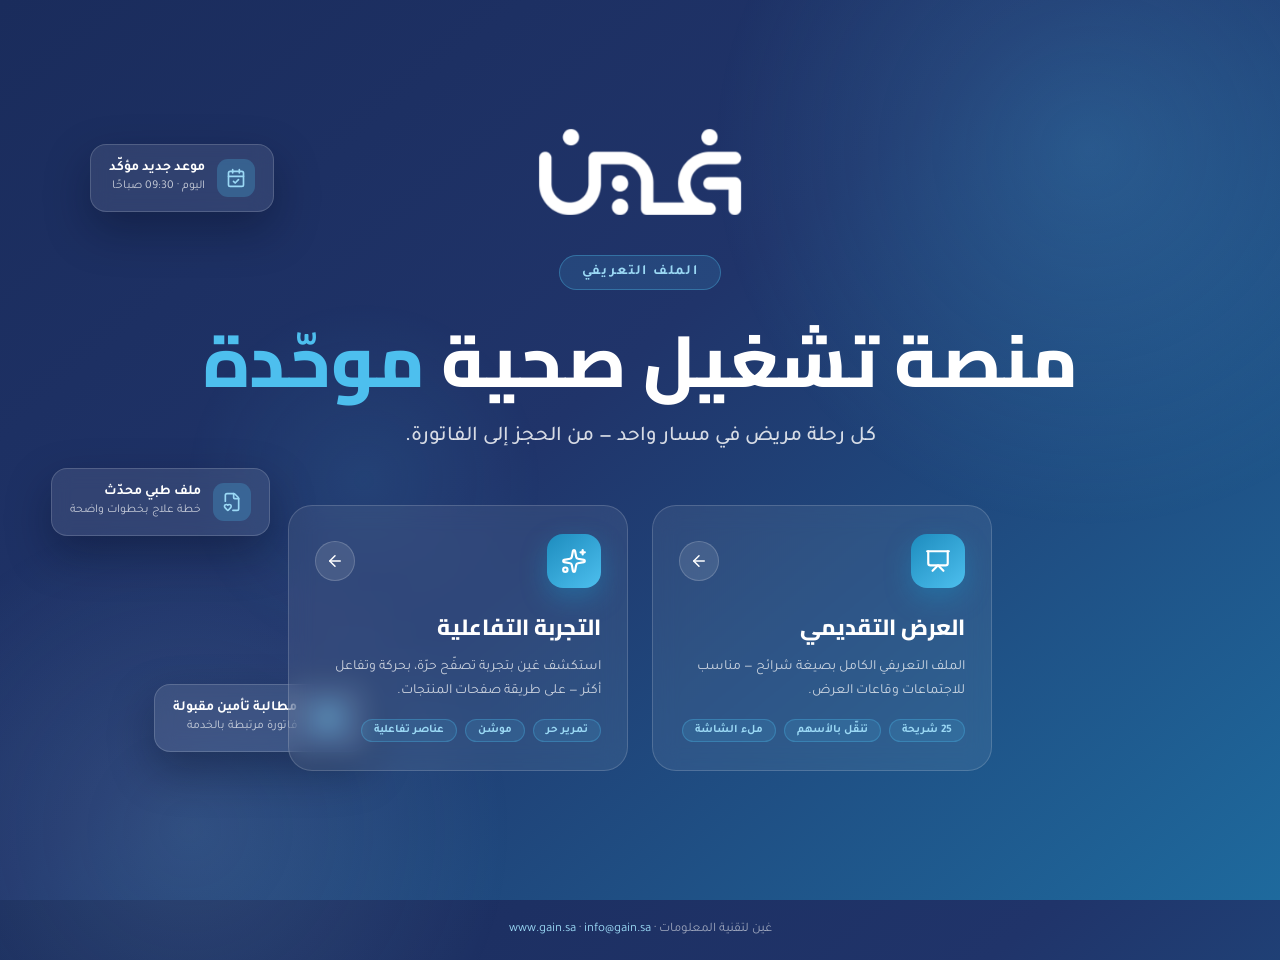
==== index.html @ 856535fb "Gain company profile: landing, slide deck with PDF export, scroll-driven interactive experience Co-A" ====
<!DOCTYPE html>
<html lang="ar" dir="rtl">
<head>
<meta charset="utf-8">
<title>غين — منصة تشغيل صحية موحّدة</title>
<meta name="viewport" content="width=device-width, initial-scale=1">
<link href="assets/fonts.css" rel="stylesheet">
<script src="assets/lucide.min.js"></script>
<style>
  :root {
    --navy-deep: #1a2c5c;
    --navy: #20346a;
    --sky: #1d8cbe;
    --sky-light: #4dbfee;
    --sky-pale: #9bd9f5;
    --bg-dark: #0b1430;
  }
  * { box-sizing: border-box; margin: 0; padding: 0; }
  html, body { height: 100%; }
  body {
    font-family: 'Tajawal', system-ui, sans-serif;
    background: linear-gradient(140deg, var(--navy-deep) 0%, var(--navy) 45%, var(--sky) 135%);
    color: #fff;
    min-height: 100vh;
    overflow-x: hidden;
    position: relative;
  }

  /* ---- animated background ---- */
  .orb { position: fixed; border-radius: 50%; pointer-events: none; z-index: 0; }
  .orb-1 { width: 820px; height: 820px; top: -260px; right: -220px; background: radial-gradient(circle, rgba(77,191,238,.22), rgba(77,191,238,0) 65%); animation: drift1 14s ease-in-out infinite alternate; }
  .orb-2 { width: 700px; height: 700px; bottom: -280px; left: -160px; background: radial-gradient(circle, rgba(155,217,245,.14), rgba(155,217,245,0) 65%); animation: drift2 18s ease-in-out infinite alternate; }
  .orb-3 { width: 420px; height: 420px; top: 30%; left: 12%; background: radial-gradient(circle, rgba(77,191,238,.10), rgba(77,191,238,0) 60%); animation: drift1 22s ease-in-out infinite alternate-reverse; }
  @keyframes drift1 { from { transform: translate(0,0) scale(1); } to { transform: translate(-60px, 50px) scale(1.08); } }
  @keyframes drift2 { from { transform: translate(0,0) scale(1); } to { transform: translate(70px, -40px) scale(1.05); } }

  /* floating mini cards */
  .chip {
    position: fixed; z-index: 1; pointer-events: none;
    background: rgba(255,255,255,.09); backdrop-filter: blur(10px);
    border: 1px solid rgba(255,255,255,.16); border-radius: 16px;
    padding: 14px 18px; display: flex; align-items: center; gap: 12px;
    box-shadow: 0 18px 44px rgba(6,12,32,.35);
    animation: floaty 6s ease-in-out infinite;
  }
  .chip .ic { width: 38px; height: 38px; border-radius: 11px; background: rgba(77,191,238,.25); display: grid; place-items: center; }
  .chip .ic svg { width: 20px; height: 20px; stroke: var(--sky-pale); }
  .chip b { display: block; font-size: 14px; font-weight: 700; }
  .chip span { font-size: 12px; opacity: .72; }
  .chip-1 { top: 16%; left: 7%; animation-delay: 0s; }
  .chip-2 { top: 52%; left: 4%; animation-delay: 1.6s; }
  .chip-3 { top: 76%; left: 12%; animation-delay: 3.1s; }
  @keyframes floaty { 0%,100% { transform: translateY(0); } 50% { transform: translateY(-16px); } }

  /* ---- content ---- */
  main {
    position: relative; z-index: 2;
    min-height: 100vh;
    display: flex; flex-direction: column; align-items: center; justify-content: center;
    padding: 48px 24px; text-align: center;
  }
  .logo { height: 86px; width: auto; margin-bottom: 40px; opacity: 0; animation: rise .9s cubic-bezier(.2,.7,.2,1) .1s forwards; }
  .badge {
    display: inline-block; font-size: 14px; font-weight: 700; letter-spacing: .12em;
    color: var(--sky-pale); background: rgba(77,191,238,.14);
    border: 1px solid rgba(77,191,238,.35); border-radius: 999px; padding: 8px 22px;
    margin-bottom: 26px; opacity: 0; animation: rise .9s cubic-bezier(.2,.7,.2,1) .25s forwards;
  }
  h1 {
    font-family: 'Cairo', sans-serif; font-weight: 800;
    font-size: clamp(38px, 6vw, 72px); line-height: 1.25;
    opacity: 0; animation: rise .9s cubic-bezier(.2,.7,.2,1) .4s forwards;
  }
  h1 em { font-style: normal; color: var(--sky-light); }
  .sub {
    font-size: clamp(16px, 2.2vw, 21px); font-weight: 500; opacity: 0; color: rgba(255,255,255,.82);
    margin-top: 18px; animation: rise .9s cubic-bezier(.2,.7,.2,1) .55s forwards;
  }
  @keyframes rise { from { opacity: 0; transform: translateY(26px); } to { opacity: 1; transform: translateY(0); } }

  /* ---- the two doors ---- */
  .doors {
    display: flex; gap: 24px; flex-wrap: wrap; justify-content: center;
    margin-top: 56px;
  }
  .door {
    --glow: rgba(77,191,238,.0);
    position: relative; width: 340px; max-width: 88vw; text-align: right;
    background: rgba(255,255,255,.07); backdrop-filter: blur(12px);
    border: 1px solid rgba(255,255,255,.16); border-radius: 24px;
    padding: 28px 26px; color: #fff; text-decoration: none;
    transition: transform .35s cubic-bezier(.2,.7,.2,1), border-color .35s, background .35s, box-shadow .35s;
    opacity: 0; animation: rise .9s cubic-bezier(.2,.7,.2,1) forwards;
    overflow: hidden;
  }
  .door:nth-child(1) { animation-delay: .7s; }
  .door:nth-child(2) { animation-delay: .85s; }
  .door::after {
    content: ''; position: absolute; inset: 0; border-radius: 24px;
    background: radial-gradient(420px circle at var(--mx, 50%) var(--my, 50%), rgba(77,191,238,.16), transparent 65%);
    opacity: 0; transition: opacity .35s; pointer-events: none;
  }
  .door:hover { transform: translateY(-8px); border-color: rgba(77,191,238,.55); background: rgba(255,255,255,.10); box-shadow: 0 26px 60px rgba(6,12,32,.45); }
  .door:hover::after { opacity: 1; }
  .door .top { display: flex; align-items: center; justify-content: space-between; margin-bottom: 18px; }
  .door .icbox { width: 54px; height: 54px; border-radius: 16px; display: grid; place-items: center; background: linear-gradient(140deg, var(--sky) 0%, var(--sky-light) 100%); box-shadow: 0 10px 26px rgba(29,140,190,.45); }
  .door .icbox svg { width: 26px; height: 26px; stroke: #fff; }
  .door .arrow { width: 40px; height: 40px; border-radius: 50%; display: grid; place-items: center; background: rgba(255,255,255,.10); border: 1px solid rgba(255,255,255,.18); transition: transform .35s, background .35s; }
  .door .arrow svg { width: 18px; height: 18px; stroke: #fff; }
  .door:hover .arrow { transform: translateX(-6px); background: rgba(77,191,238,.35); }
  .door h2 { font-family: 'Cairo', sans-serif; font-size: 22px; font-weight: 800; margin-bottom: 8px; }
  .door p { font-size: 14px; line-height: 1.7; color: rgba(255,255,255,.75); margin-bottom: 16px; }
  .door .meta { display: flex; gap: 8px; flex-wrap: wrap; }
  .door .tag { font-size: 11.5px; font-weight: 700; color: var(--sky-pale); background: rgba(77,191,238,.13); border: 1px solid rgba(77,191,238,.3); border-radius: 999px; padding: 4px 12px; }

  footer {
    position: relative; z-index: 2; text-align: center; padding: 22px;
    font-size: 13px; color: rgba(255,255,255,.55);
  }
  footer a { color: var(--sky-pale); text-decoration: none; }

  @media (max-width: 860px) { .chip { display: none; } }
  @media (prefers-reduced-motion: reduce) {
    *, *::before, *::after { animation-duration: .01ms !important; animation-delay: 0s !important; transition-duration: .01ms !important; }
    .logo, .badge, h1, .sub, .door { opacity: 1; }
  }
</style>
</head>
<body>

<div class="orb orb-1"></div>
<div class="orb orb-2"></div>
<div class="orb orb-3"></div>

<div class="chip chip-1"><div class="ic"><i data-lucide="calendar-check"></i></div><div><b>موعد جديد مؤكّد</b><span>اليوم · 09:30 صباحًا</span></div></div>
<div class="chip chip-2"><div class="ic"><i data-lucide="file-heart"></i></div><div><b>ملف طبي محدّث</b><span>خطة علاج بخطوات واضحة</span></div></div>
<div class="chip chip-3"><div class="ic"><i data-lucide="shield-check"></i></div><div><b>مطالبة تأمين مقبولة</b><span>فاتورة مرتبطة بالخدمة</span></div></div>

<main>
  <img class="logo" src="assets/gain-logo-white.webp" alt="غين">
  <div class="badge">الملف التعريفي</div>
  <h1>منصة تشغيل صحية <em>موحّدة</em></h1>
  <p class="sub">كل رحلة مريض في مسار واحد — من الحجز إلى الفاتورة.</p>

  <div class="doors">
    <a class="door" href="slides.html">
      <div class="top">
        <div class="icbox"><i data-lucide="presentation"></i></div>
        <div class="arrow"><i data-lucide="arrow-left"></i></div>
      </div>
      <h2>العرض التقديمي</h2>
      <p>الملف التعريفي الكامل بصيغة شرائح — مناسب للاجتماعات وقاعات العرض.</p>
      <div class="meta"><span class="tag">25 شريحة</span><span class="tag">تنقّل بالأسهم</span><span class="tag">ملء الشاشة</span></div>
    </a>
    <a class="door" href="interactive.html">
      <div class="top">
        <div class="icbox"><i data-lucide="sparkles"></i></div>
        <div class="arrow"><i data-lucide="arrow-left"></i></div>
      </div>
      <h2>التجربة التفاعلية</h2>
      <p>استكشف غين بتجربة تصفّح حرّة، بحركة وتفاعل أكثر — على طريقة صفحات المنتجات.</p>
      <div class="meta"><span class="tag">تمرير حر</span><span class="tag">موشن</span><span class="tag">عناصر تفاعلية</span></div>
    </a>
  </div>
</main>

<footer>
  غين لتقنية المعلومات · <a href="https://www.gain.sa">www.gain.sa</a> · <a href="mailto:info@gain.sa">info@gain.sa</a>
</footer>

<script>
  lucide.createIcons();
  // spotlight follows cursor inside each door
  document.querySelectorAll('.door').forEach(d => {
    d.addEventListener('pointermove', e => {
      const r = d.getBoundingClientRect();
      d.style.setProperty('--mx', (e.clientX - r.left) + 'px');
      d.style.setProperty('--my', (e.clientY - r.top) + 'px');
    });
  });
</script>
</body>
</html>
---- assets/fonts.css ----
@font-face { font-family: 'Cairo'; font-style: normal; font-weight: 400; font-display: swap; src: url('fonts/cairo-400-arabic.woff2') format('woff2'); unicode-range: U+0600-06FF, U+0750-077F, U+0870-088E, U+0890-0891, U+0897-08E1, U+08E3-08FF, U+200C-200E, U+2010-2011, U+204F, U+2E41, U+FB50-FDFF, U+FE70-FE74, U+FE76-FEFC, U+102E0-102FB, U+10E60-10E7E, U+10EC2-10EC4, U+10EFC-10EFF, U+1EE00-1EE03, U+1EE05-1EE1F, U+1EE21-1EE22, U+1EE24, U+1EE27, U+1EE29-1EE32, U+1EE34-1EE37, U+1EE39, U+1EE3B, U+1EE42, U+1EE47, U+1EE49, U+1EE4B, U+1EE4D-1EE4F, U+1EE51-1EE52, U+1EE54, U+1EE57, U+1EE59, U+1EE5B, U+1EE5D, U+1EE5F, U+1EE61-1EE62, U+1EE64, U+1EE67-1EE6A, U+1EE6C-1EE72, U+1EE74-1EE77, U+1EE79-1EE7C, U+1EE7E, U+1EE80-1EE89, U+1EE8B-1EE9B, U+1EEA1-1EEA3, U+1EEA5-1EEA9, U+1EEAB-1EEBB, U+1EEF0-1EEF1; }
@font-face { font-family: 'Cairo'; font-style: normal; font-weight: 400; font-display: swap; src: url('fonts/cairo-400-latin.woff2') format('woff2'); unicode-range: U+0000-00FF, U+0131, U+0152-0153, U+02BB-02BC, U+02C6, U+02DA, U+02DC, U+0304, U+0308, U+0329, U+2000-206F, U+20AC, U+2122, U+2191, U+2193, U+2212, U+2215, U+FEFF, U+FFFD; }
@font-face { font-family: 'Cairo'; font-style: normal; font-weight: 700; font-display: swap; src: url('fonts/cairo-700-arabic.woff2') format('woff2'); unicode-range: U+0600-06FF, U+0750-077F, U+0870-088E, U+0890-0891, U+0897-08E1, U+08E3-08FF, U+200C-200E, U+2010-2011, U+204F, U+2E41, U+FB50-FDFF, U+FE70-FE74, U+FE76-FEFC, U+102E0-102FB, U+10E60-10E7E, U+10EC2-10EC4, U+10EFC-10EFF, U+1EE00-1EE03, U+1EE05-1EE1F, U+1EE21-1EE22, U+1EE24, U+1EE27, U+1EE29-1EE32, U+1EE34-1EE37, U+1EE39, U+1EE3B, U+1EE42, U+1EE47, U+1EE49, U+1EE4B, U+1EE4D-1EE4F, U+1EE51-1EE52, U+1EE54, U+1EE57, U+1EE59, U+1EE5B, U+1EE5D, U+1EE5F, U+1EE61-1EE62, U+1EE64, U+1EE67-1EE6A, U+1EE6C-1EE72, U+1EE74-1EE77, U+1EE79-1EE7C, U+1EE7E, U+1EE80-1EE89, U+1EE8B-1EE9B, U+1EEA1-1EEA3, U+1EEA5-1EEA9, U+1EEAB-1EEBB, U+1EEF0-1EEF1; }
@font-face { font-family: 'Cairo'; font-style: normal; font-weight: 700; font-display: swap; src: url('fonts/cairo-700-latin.woff2') format('woff2'); unicode-range: U+0000-00FF, U+0131, U+0152-0153, U+02BB-02BC, U+02C6, U+02DA, U+02DC, U+0304, U+0308, U+0329, U+2000-206F, U+20AC, U+2122, U+2191, U+2193, U+2212, U+2215, U+FEFF, U+FFFD; }
@font-face { font-family: 'Cairo'; font-style: normal; font-weight: 800; font-display: swap; src: url('fonts/cairo-800-arabic.woff2') format('woff2'); unicode-range: U+0600-06FF, U+0750-077F, U+0870-088E, U+0890-0891, U+0897-08E1, U+08E3-08FF, U+200C-200E, U+2010-2011, U+204F, U+2E41, U+FB50-FDFF, U+FE70-FE74, U+FE76-FEFC, U+102E0-102FB, U+10E60-10E7E, U+10EC2-10EC4, U+10EFC-10EFF, U+1EE00-1EE03, U+1EE05-1EE1F, U+1EE21-1EE22, U+1EE24, U+1EE27, U+1EE29-1EE32, U+1EE34-1EE37, U+1EE39, U+1EE3B, U+1EE42, U+1EE47, U+1EE49, U+1EE4B, U+1EE4D-1EE4F, U+1EE51-1EE52, U+1EE54, U+1EE57, U+1EE59, U+1EE5B, U+1EE5D, U+1EE5F, U+1EE61-1EE62, U+1EE64, U+1EE67-1EE6A, U+1EE6C-1EE72, U+1EE74-1EE77, U+1EE79-1EE7C, U+1EE7E, U+1EE80-1EE89, U+1EE8B-1EE9B, U+1EEA1-1EEA3, U+1EEA5-1EEA9, U+1EEAB-1EEBB, U+1EEF0-1EEF1; }
@font-face { font-family: 'Cairo'; font-style: normal; font-weight: 800; font-display: swap; src: url('fonts/cairo-800-latin.woff2') format('woff2'); unicode-range: U+0000-00FF, U+0131, U+0152-0153, U+02BB-02BC, U+02C6, U+02DA, U+02DC, U+0304, U+0308, U+0329, U+2000-206F, U+20AC, U+2122, U+2191, U+2193, U+2212, U+2215, U+FEFF, U+FFFD; }
@font-face { font-family: 'Tajawal'; font-style: normal; font-weight: 400; font-display: swap; src: url('fonts/tajawal-400-arabic.woff2') format('woff2'); unicode-range: U+0600-06FF, U+0750-077F, U+0870-088E, U+0890-0891, U+0897-08E1, U+08E3-08FF, U+200C-200E, U+2010-2011, U+204F, U+2E41, U+FB50-FDFF, U+FE70-FE74, U+FE76-FEFC, U+102E0-102FB, U+10E60-10E7E, U+10EC2-10EC4, U+10EFC-10EFF, U+1EE00-1EE03, U+1EE05-1EE1F, U+1EE21-1EE22, U+1EE24, U+1EE27, U+1EE29-1EE32, U+1EE34-1EE37, U+1EE39, U+1EE3B, U+1EE42, U+1EE47, U+1EE49, U+1EE4B, U+1EE4D-1EE4F, U+1EE51-1EE52, U+1EE54, U+1EE57, U+1EE59, U+1EE5B, U+1EE5D, U+1EE5F, U+1EE61-1EE62, U+1EE64, U+1EE67-1EE6A, U+1EE6C-1EE72, U+1EE74-1EE77, U+1EE79-1EE7C, U+1EE7E, U+1EE80-1EE89, U+1EE8B-1EE9B, U+1EEA1-1EEA3, U+1EEA5-1EEA9, U+1EEAB-1EEBB, U+1EEF0-1EEF1; }
@font-face { font-family: 'Tajawal'; font-style: normal; font-weight: 400; font-display: swap; src: url('fonts/tajawal-400-latin.woff2') format('woff2'); unicode-range: U+0000-00FF, U+0131, U+0152-0153, U+02BB-02BC, U+02C6, U+02DA, U+02DC, U+0304, U+0308, U+0329, U+2000-206F, U+20AC, U+2122, U+2191, U+2193, U+2212, U+2215, U+FEFF, U+FFFD; }
@font-face { font-family: 'Tajawal'; font-style: normal; font-weight: 500; font-display: swap; src: url('fonts/tajawal-500-arabic.woff2') format('woff2'); unicode-range: U+0600-06FF, U+0750-077F, U+0870-088E, U+0890-0891, U+0897-08E1, U+08E3-08FF, U+200C-200E, U+2010-2011, U+204F, U+2E41, U+FB50-FDFF, U+FE70-FE74, U+FE76-FEFC, U+102E0-102FB, U+10E60-10E7E, U+10EC2-10EC4, U+10EFC-10EFF, U+1EE00-1EE03, U+1EE05-1EE1F, U+1EE21-1EE22, U+1EE24, U+1EE27, U+1EE29-1EE32, U+1EE34-1EE37, U+1EE39, U+1EE3B, U+1EE42, U+1EE47, U+1EE49, U+1EE4B, U+1EE4D-1EE4F, U+1EE51-1EE52, U+1EE54, U+1EE57, U+1EE59, U+1EE5B, U+1EE5D, U+1EE5F, U+1EE61-1EE62, U+1EE64, U+1EE67-1EE6A, U+1EE6C-1EE72, U+1EE74-1EE77, U+1EE79-1EE7C, U+1EE7E, U+1EE80-1EE89, U+1EE8B-1EE9B, U+1EEA1-1EEA3, U+1EEA5-1EEA9, U+1EEAB-1EEBB, U+1EEF0-1EEF1; }
@font-face { font-family: 'Tajawal'; font-style: normal; font-weight: 500; font-display: swap; src: url('fonts/tajawal-500-latin.woff2') format('woff2'); unicode-range: U+0000-00FF, U+0131, U+0152-0153, U+02BB-02BC, U+02C6, U+02DA, U+02DC, U+0304, U+0308, U+0329, U+2000-206F, U+20AC, U+2122, U+2191, U+2193, U+2212, U+2215, U+FEFF, U+FFFD; }
@font-face { font-family: 'Tajawal'; font-style: normal; font-weight: 700; font-display: swap; src: url('fonts/tajawal-700-arabic.woff2') format('woff2'); unicode-range: U+0600-06FF, U+0750-077F, U+0870-088E, U+0890-0891, U+0897-08E1, U+08E3-08FF, U+200C-200E, U+2010-2011, U+204F, U+2E41, U+FB50-FDFF, U+FE70-FE74, U+FE76-FEFC, U+102E0-102FB, U+10E60-10E7E, U+10EC2-10EC4, U+10EFC-10EFF, U+1EE00-1EE03, U+1EE05-1EE1F, U+1EE21-1EE22, U+1EE24, U+1EE27, U+1EE29-1EE32, U+1EE34-1EE37, U+1EE39, U+1EE3B, U+1EE42, U+1EE47, U+1EE49, U+1EE4B, U+1EE4D-1EE4F, U+1EE51-1EE52, U+1EE54, U+1EE57, U+1EE59, U+1EE5B, U+1EE5D, U+1EE5F, U+1EE61-1EE62, U+1EE64, U+1EE67-1EE6A, U+1EE6C-1EE72, U+1EE74-1EE77, U+1EE79-1EE7C, U+1EE7E, U+1EE80-1EE89, U+1EE8B-1EE9B, U+1EEA1-1EEA3, U+1EEA5-1EEA9, U+1EEAB-1EEBB, U+1EEF0-1EEF1; }
@font-face { font-family: 'Tajawal'; font-style: normal; font-weight: 700; font-display: swap; src: url('fonts/tajawal-700-latin.woff2') format('woff2'); unicode-range: U+0000-00FF, U+0131, U+0152-0153, U+02BB-02BC, U+02C6, U+02DA, U+02DC, U+0304, U+0308, U+0329, U+2000-206F, U+20AC, U+2122, U+2191, U+2193, U+2212, U+2215, U+FEFF, U+FFFD; }
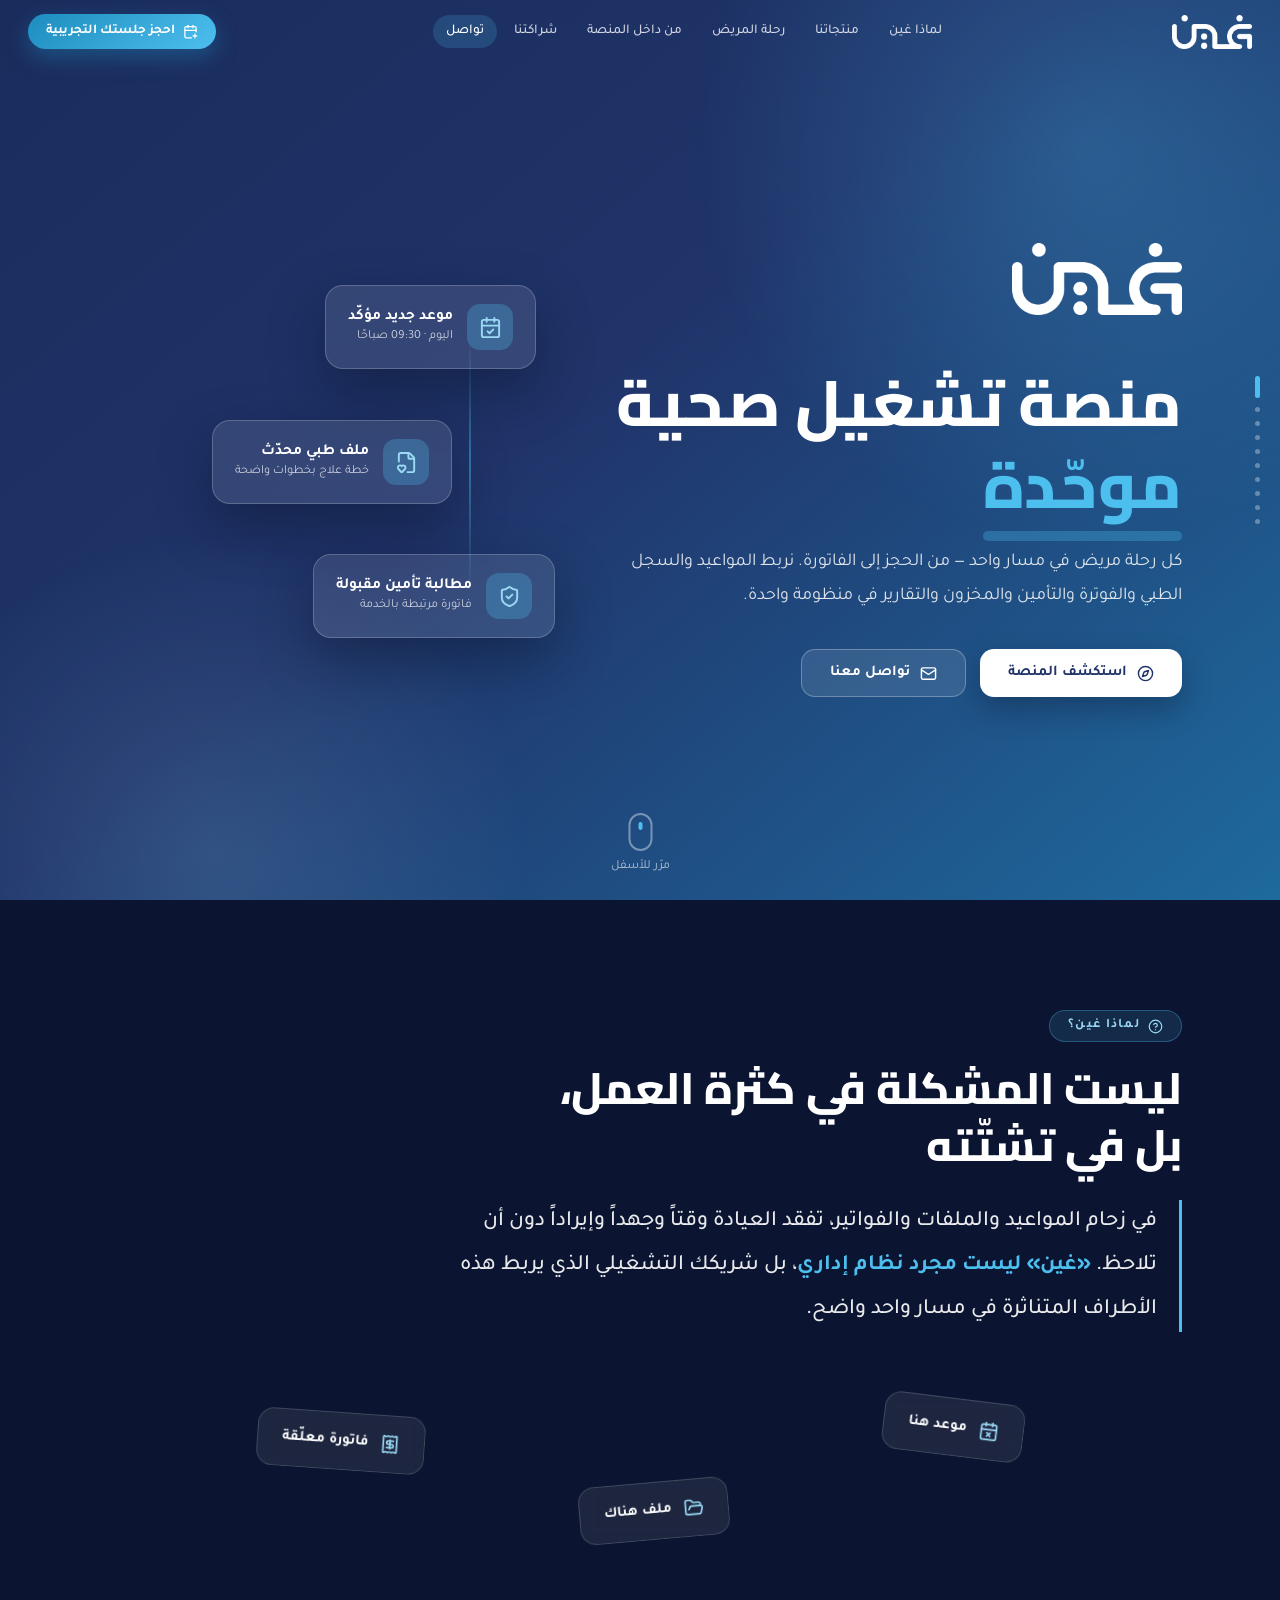
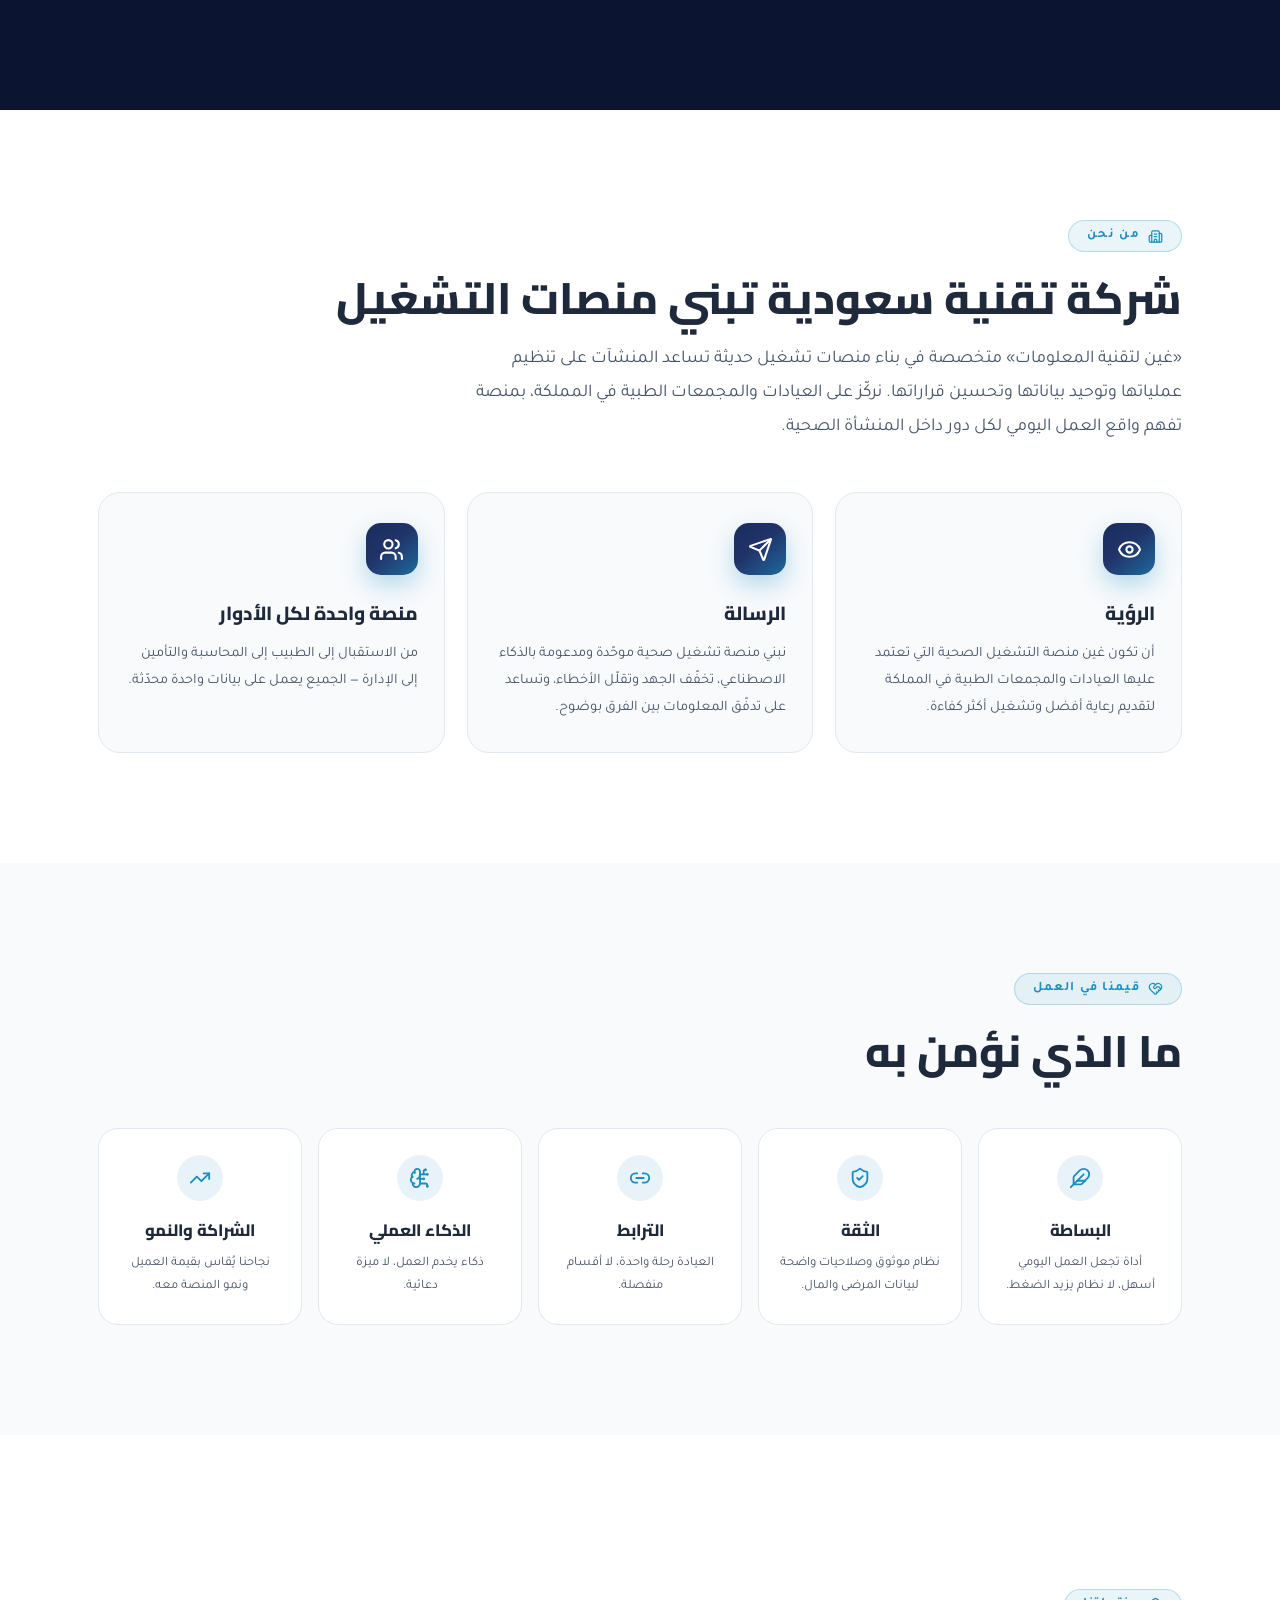
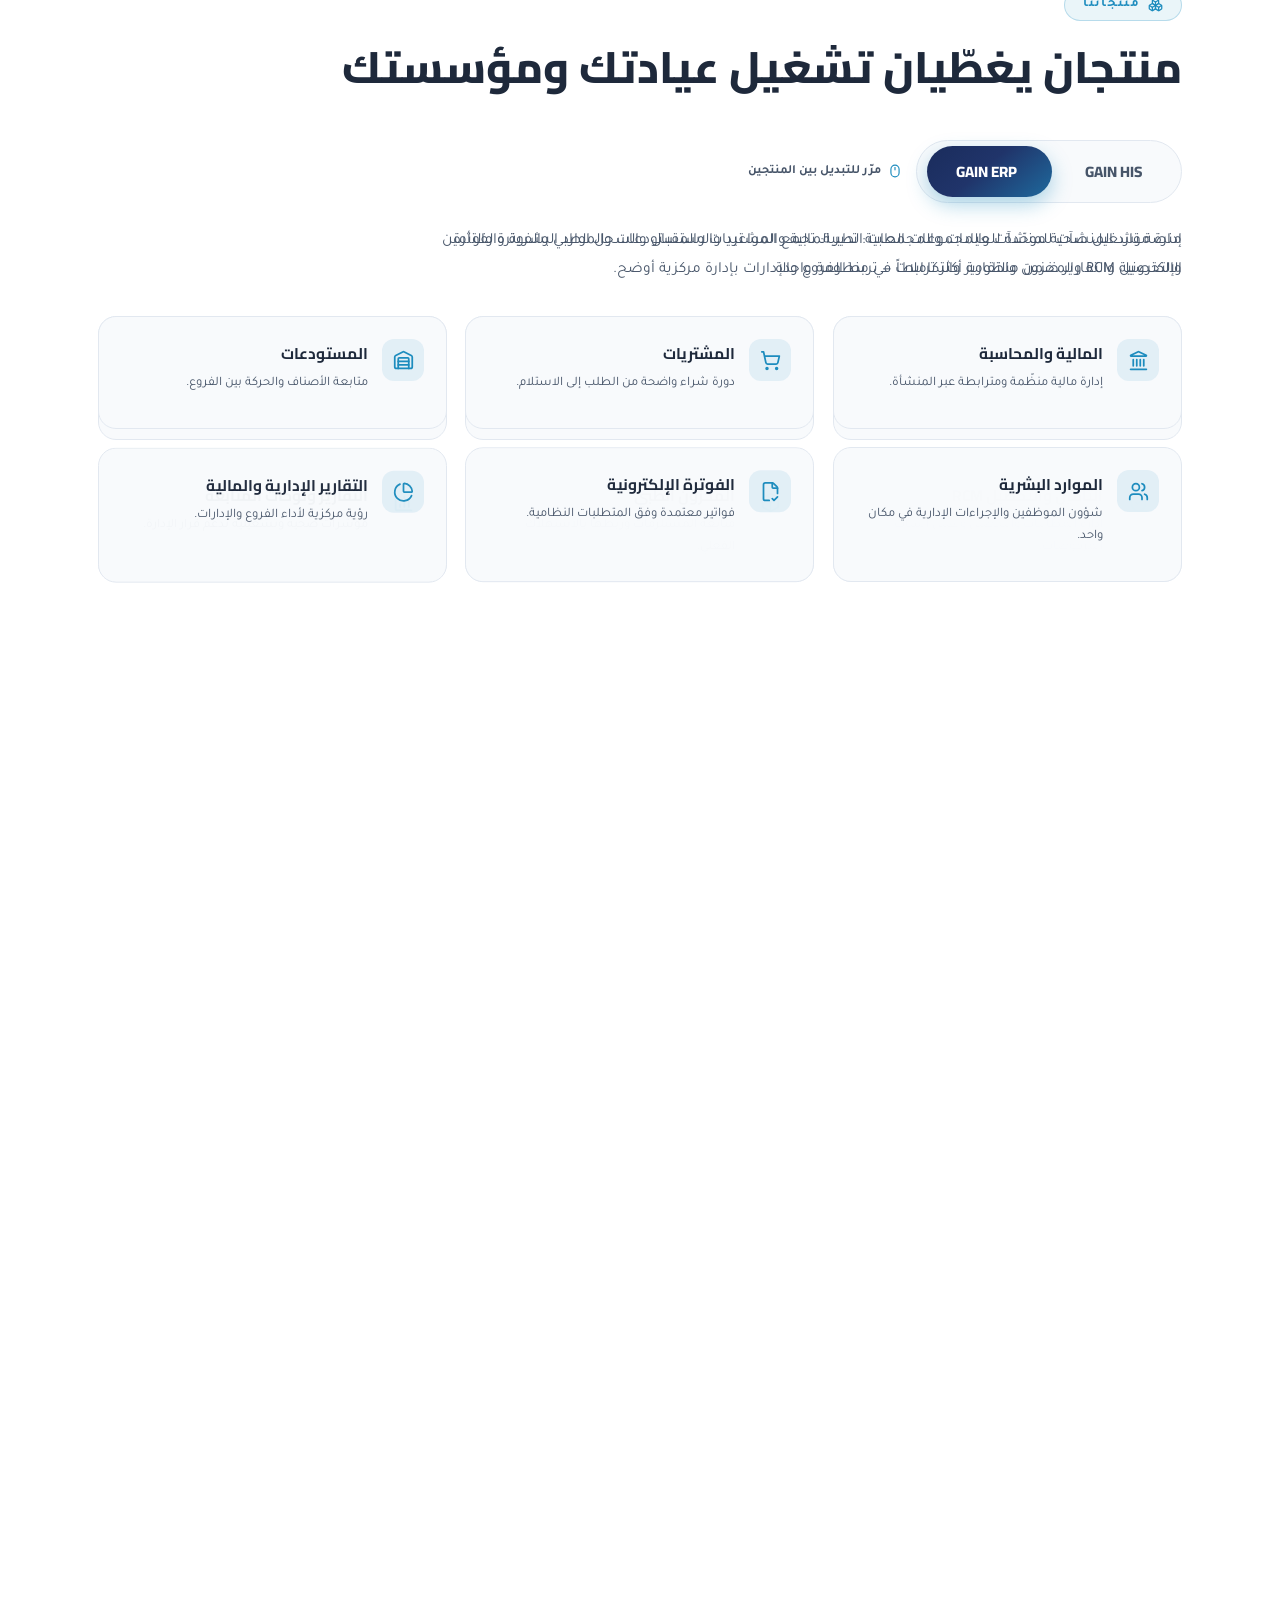
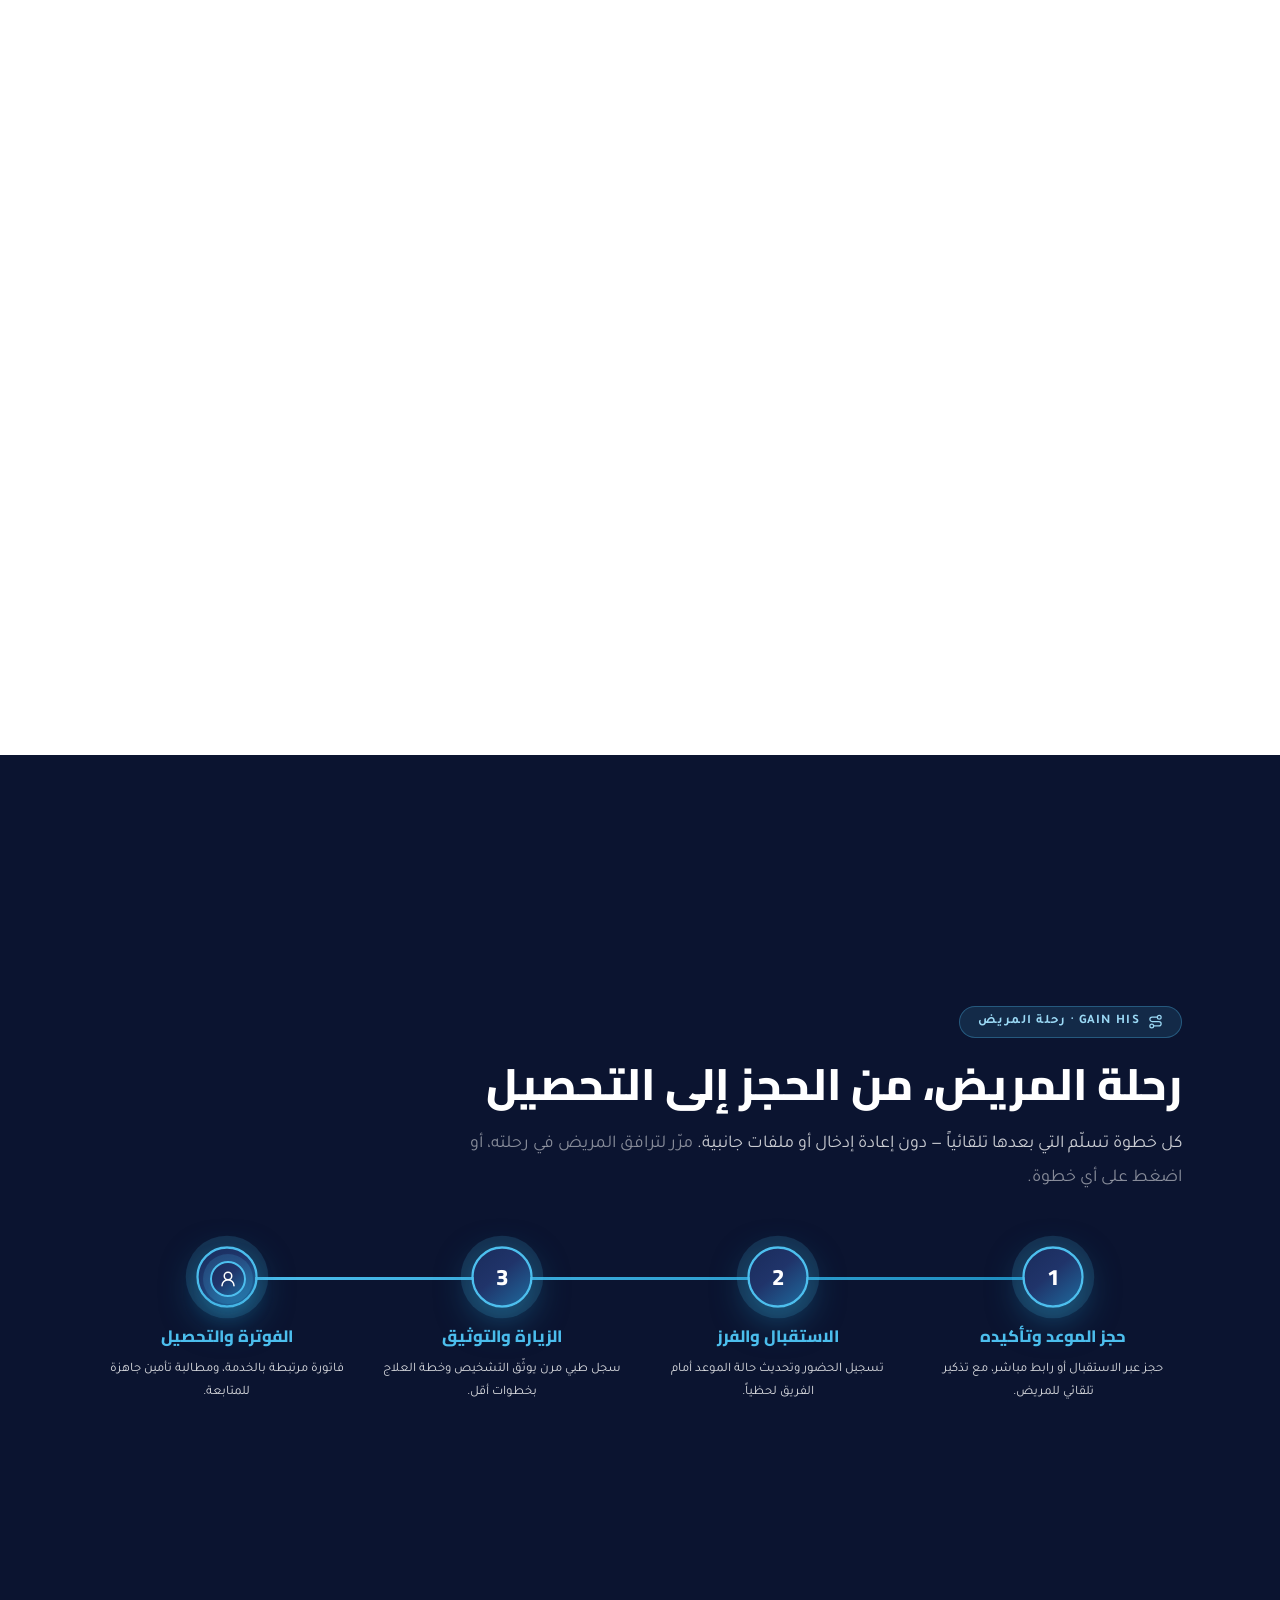
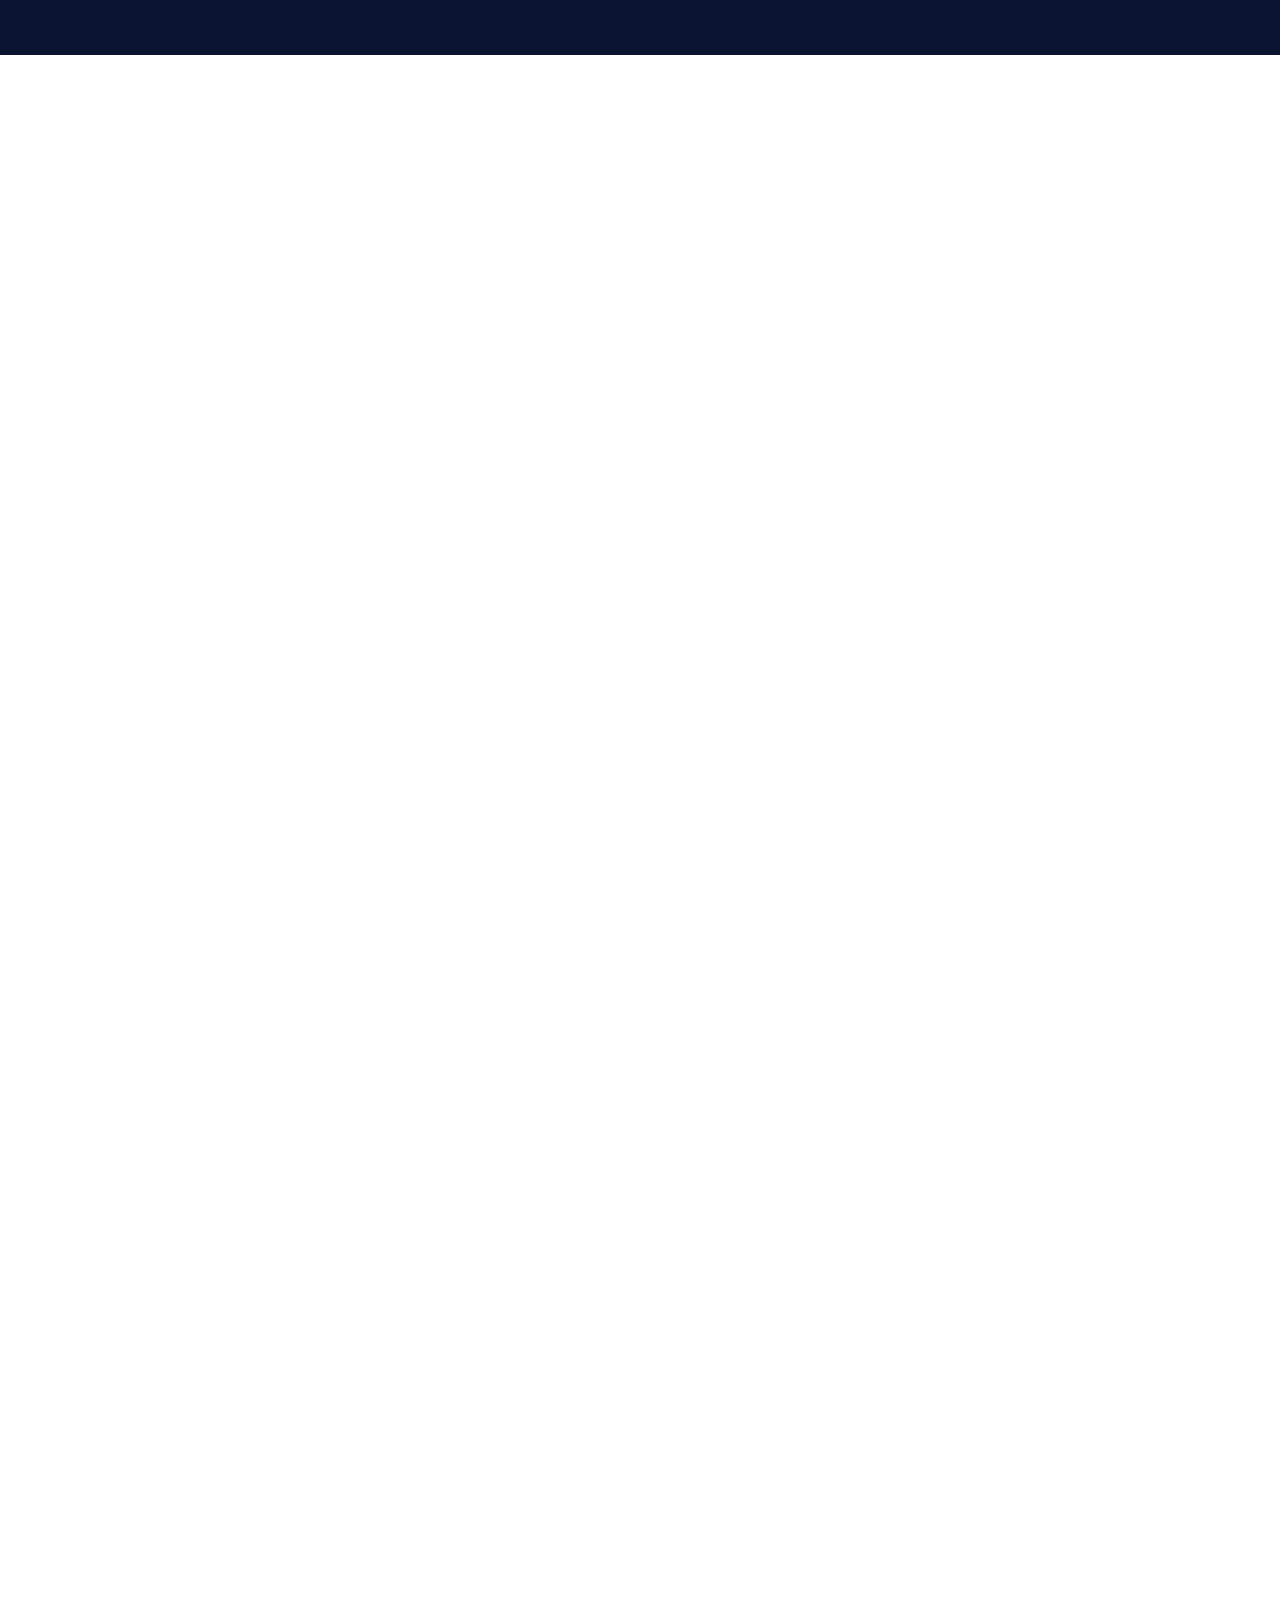
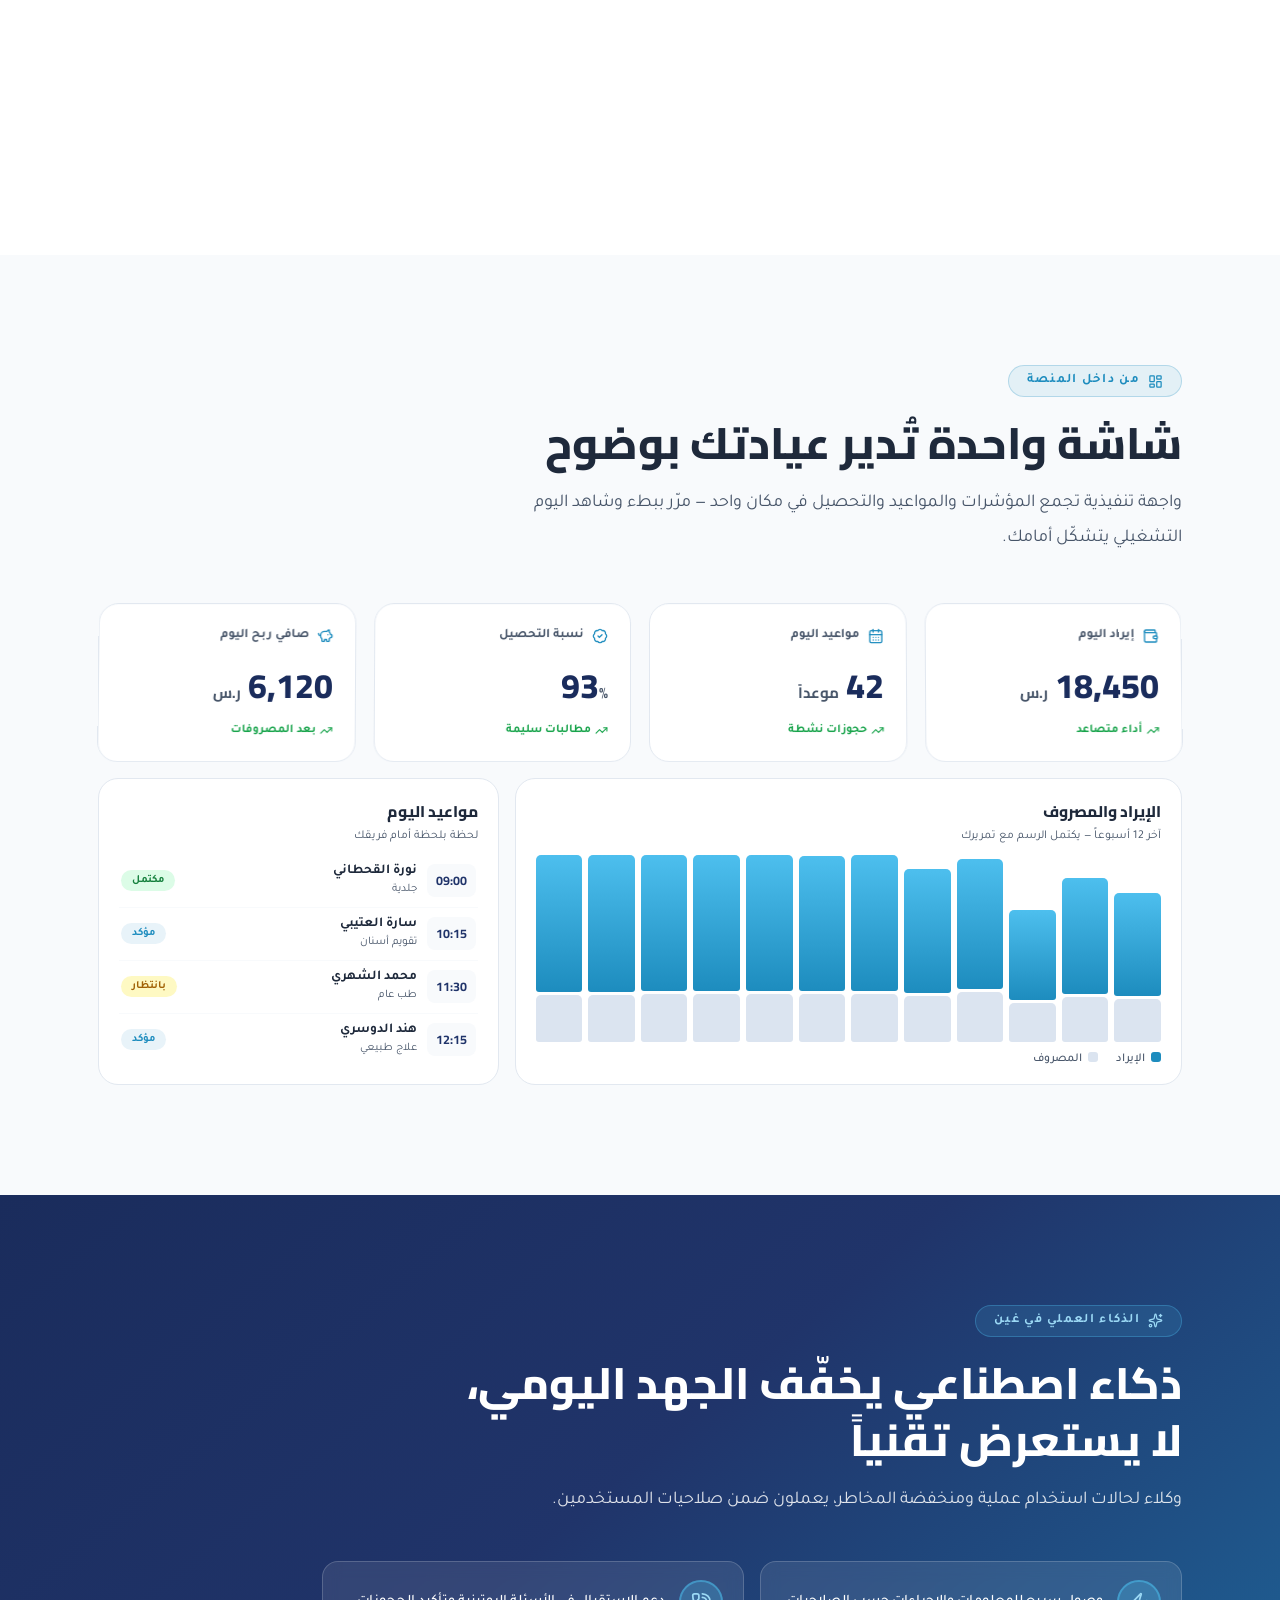
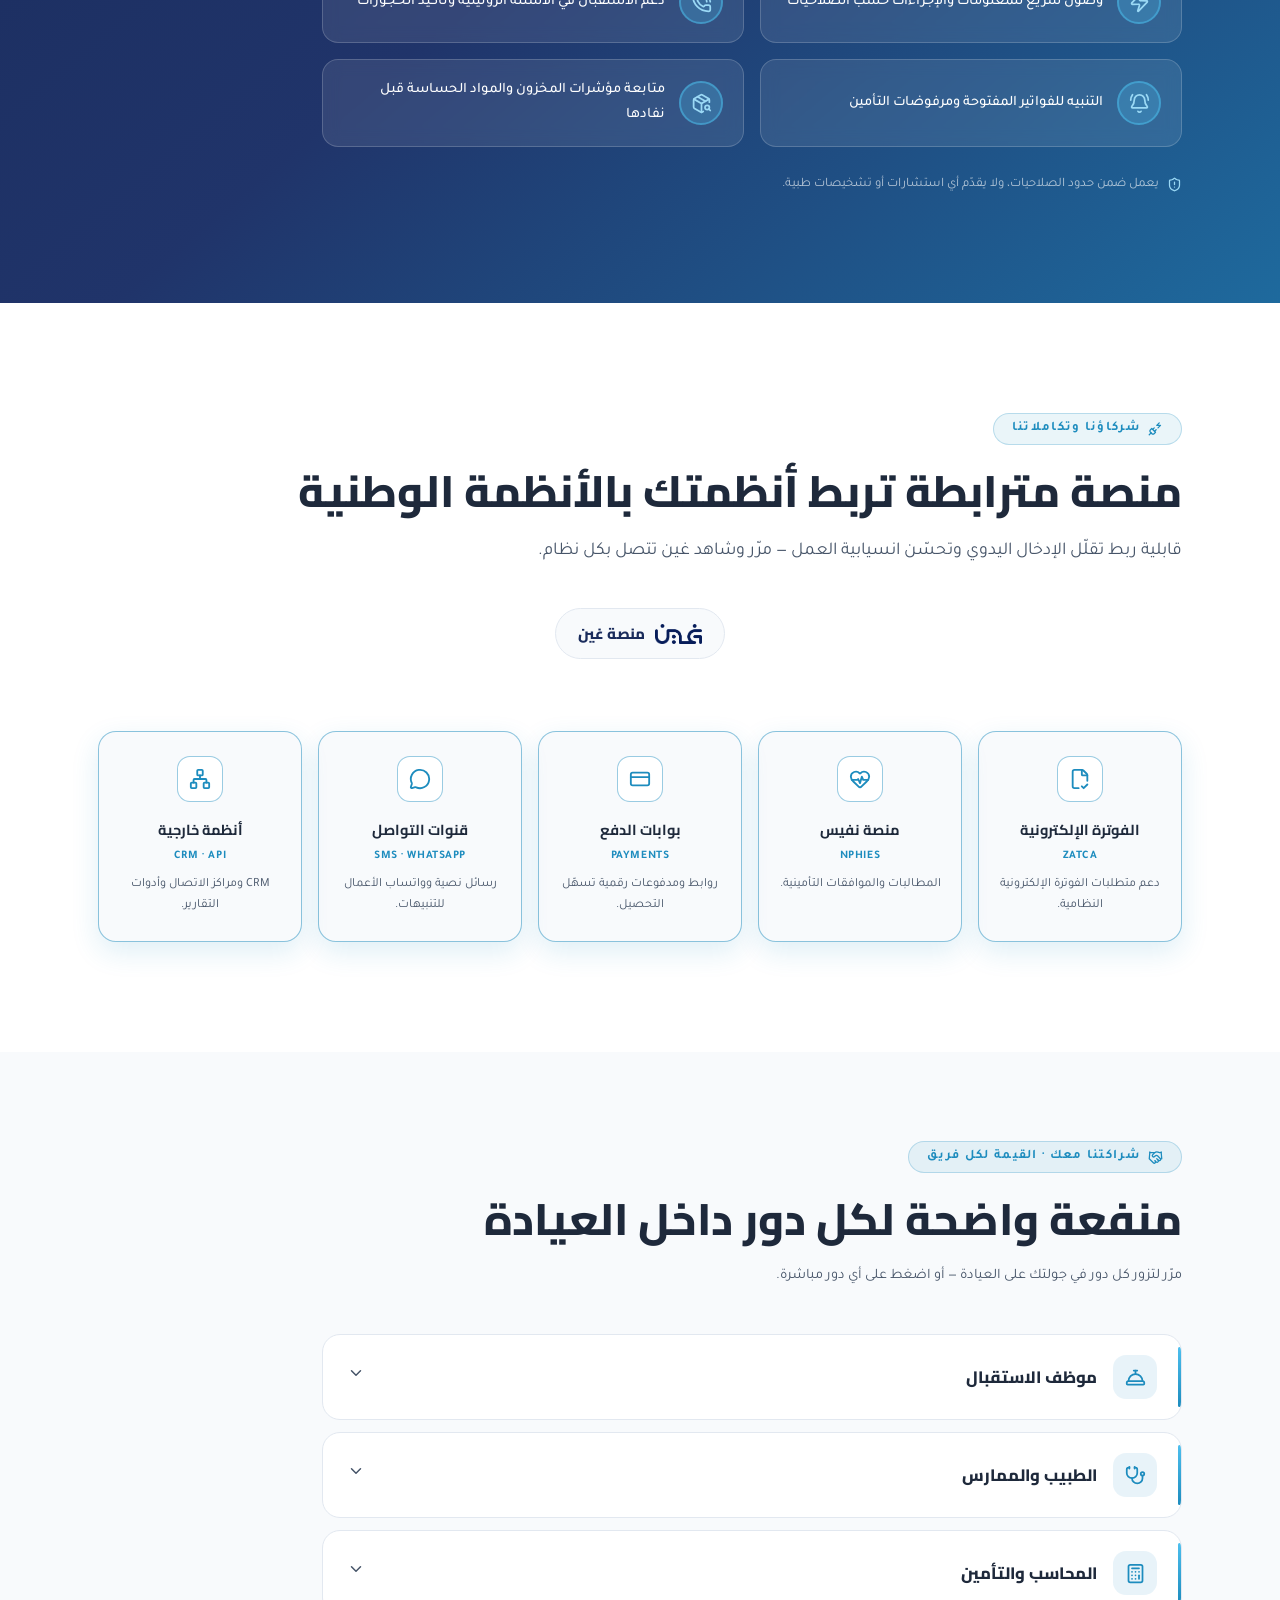
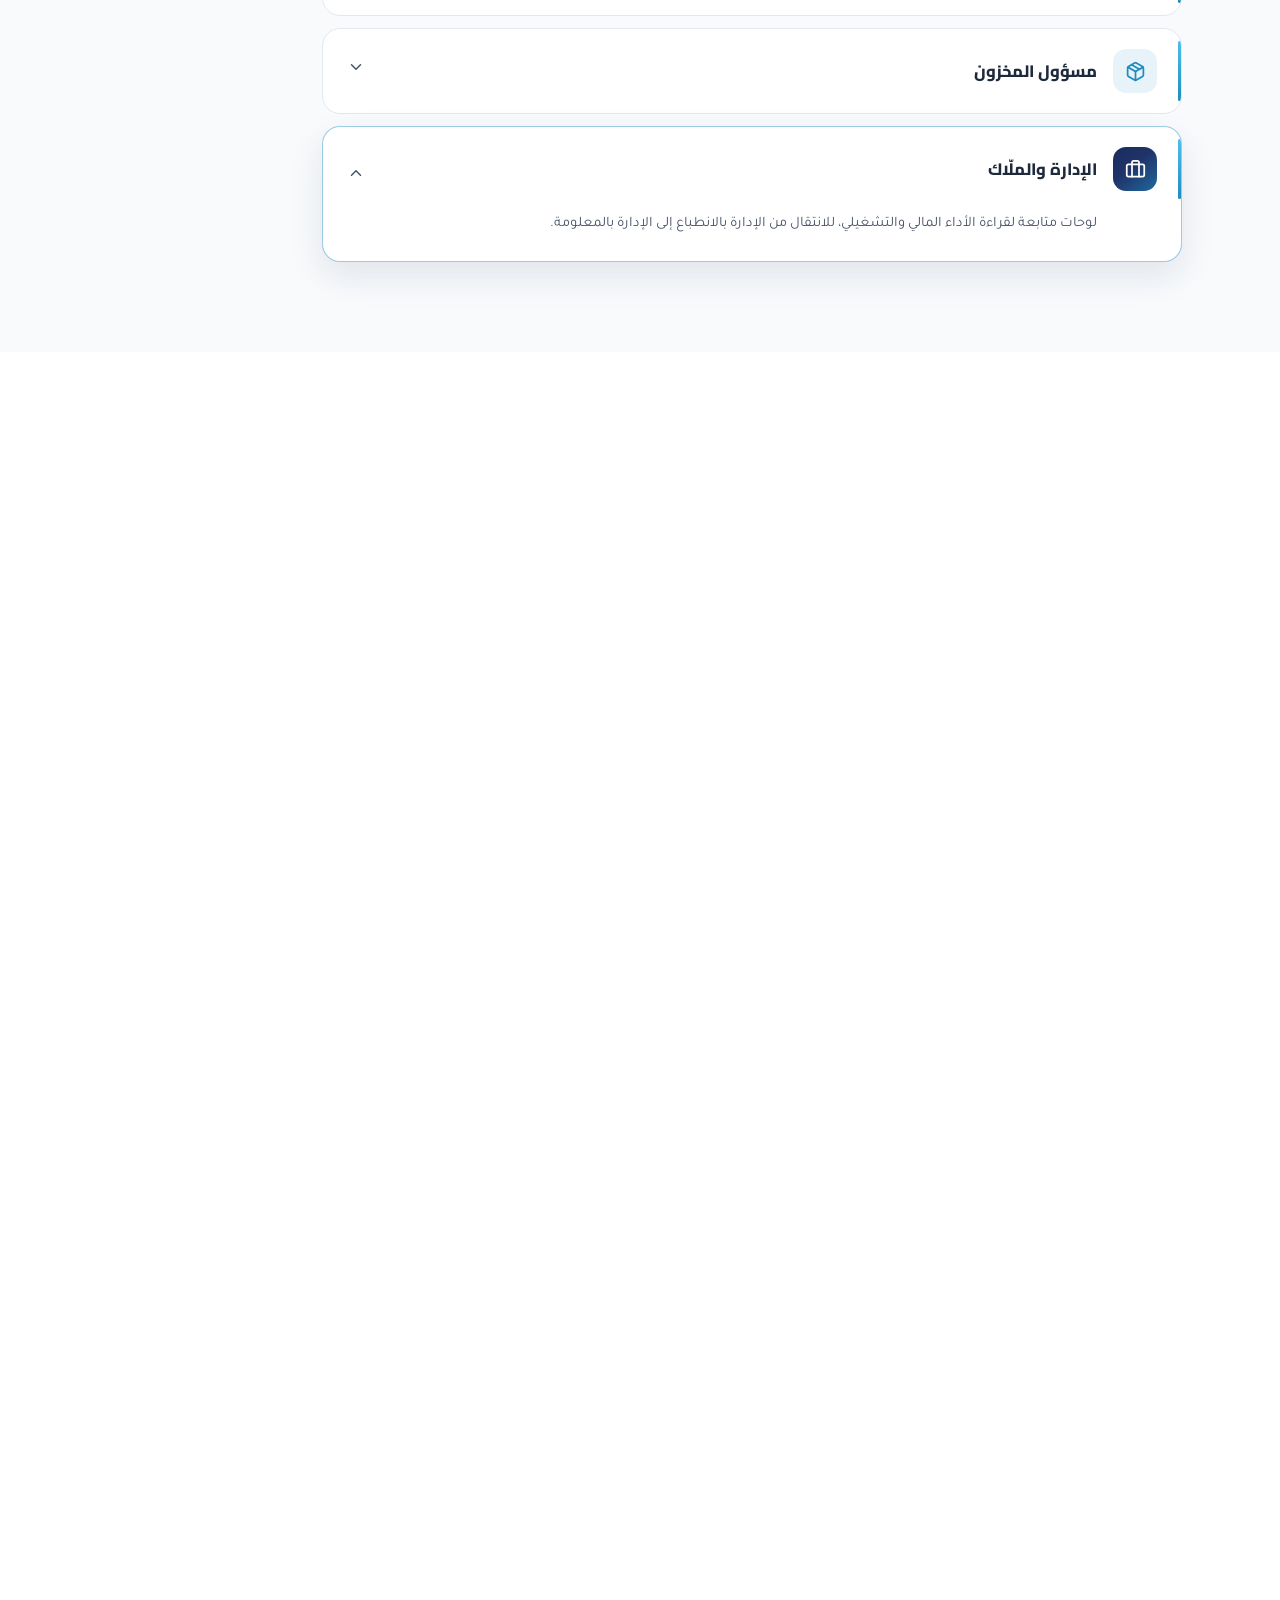
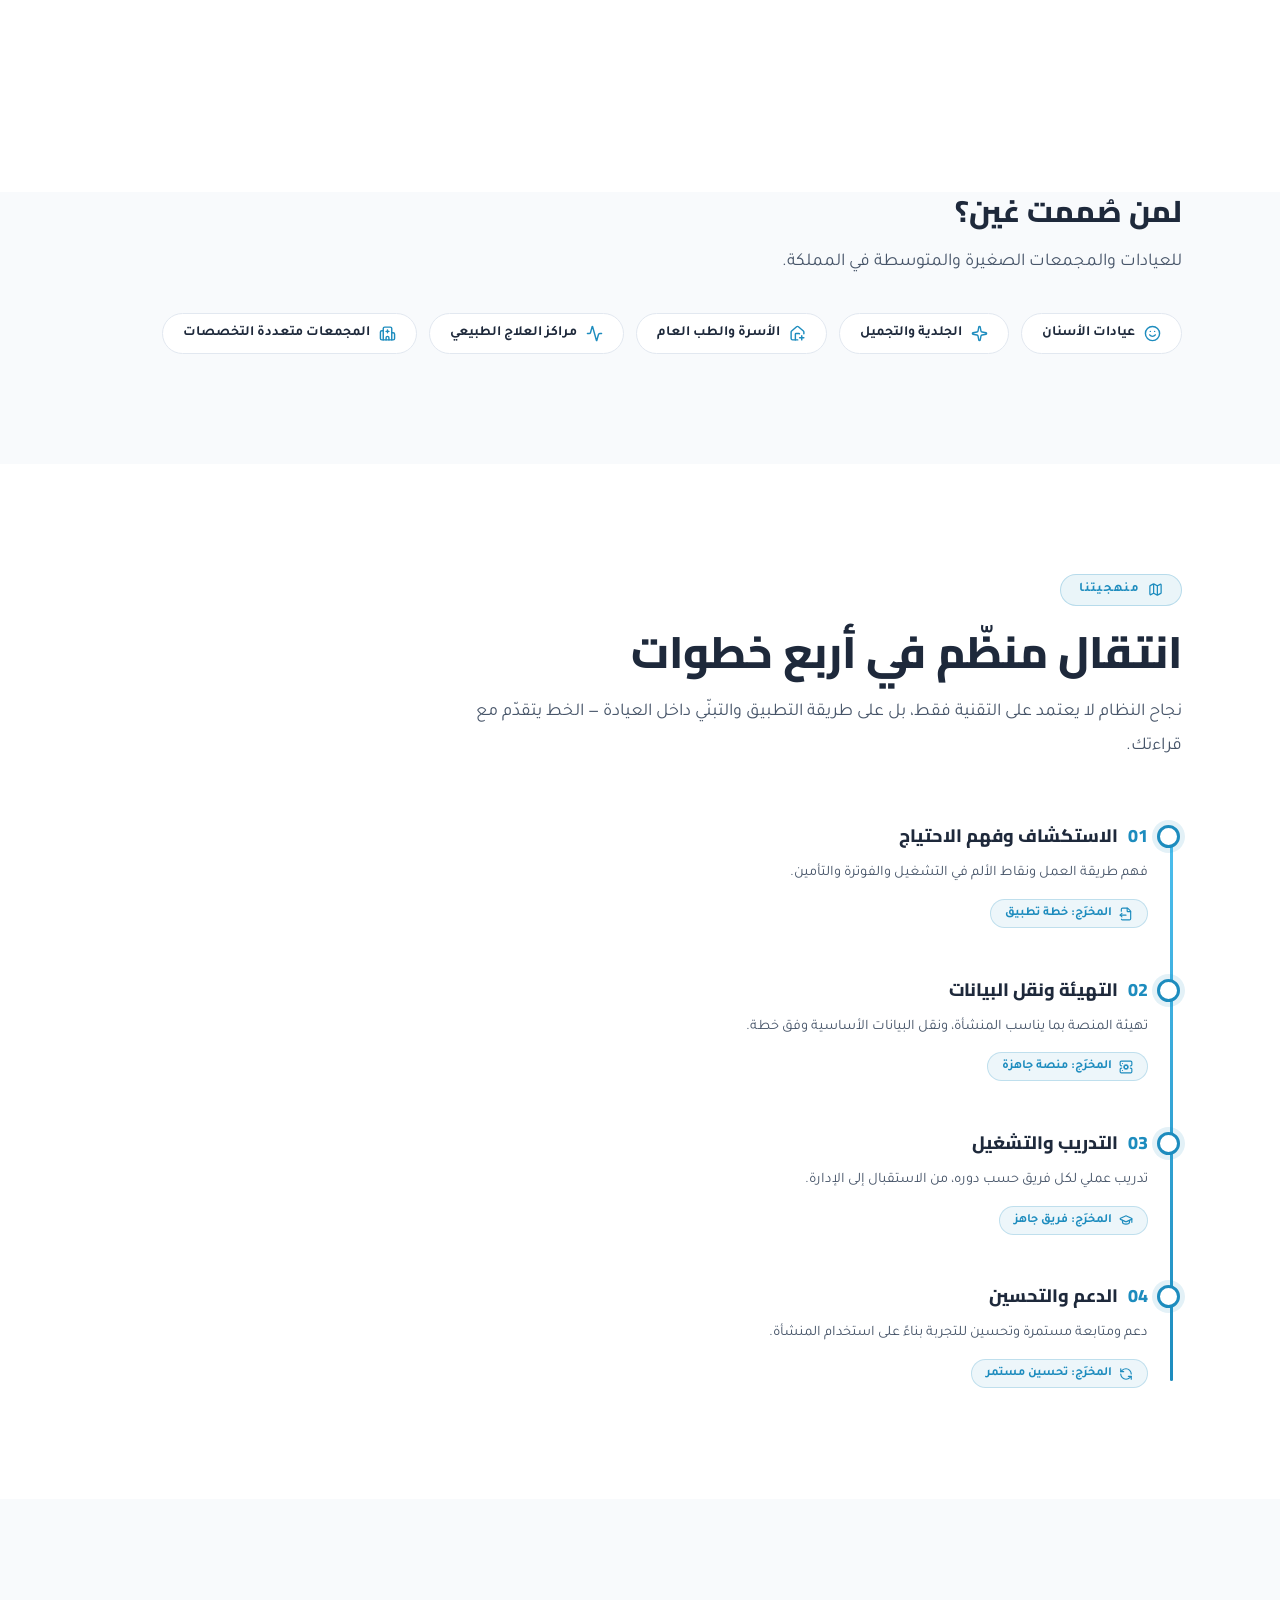
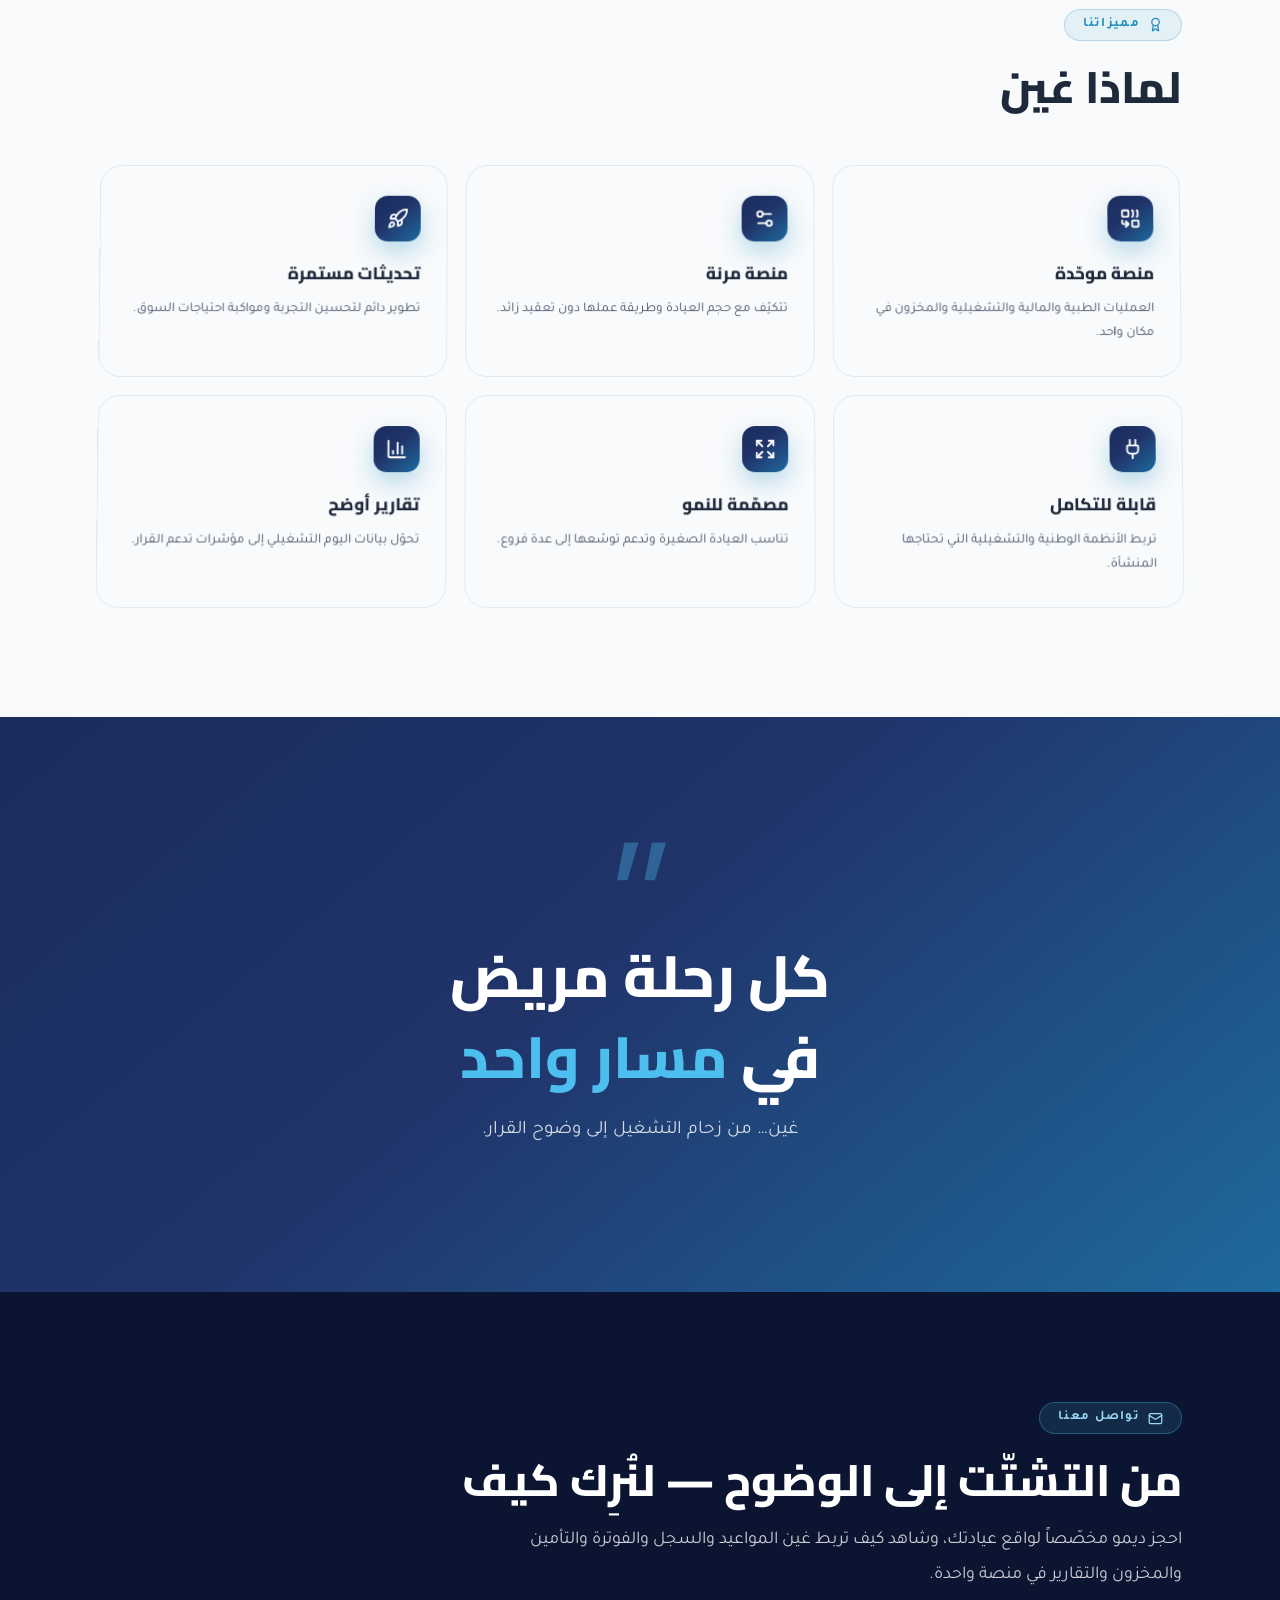
==== commit 554af195: "Open site directly on the interactive experience; remove deck buttons from UI - index.html is now th" ====
--- a/index.html
+++ b/index.html
@@ -14,170 +14,1272 @@
     --sky-light: #4dbfee;
     --sky-pale: #9bd9f5;
     --bg-dark: #0b1430;
+    --ink: #1e293b;
+    --ink-soft: #475569;
+    --bg-light: #f8fafc;
+    --line: #e2e8f0;
+    --grad: linear-gradient(140deg, #1a2c5c 0%, #20346a 45%, #1d8cbe 135%);
   }
   * { box-sizing: border-box; margin: 0; padding: 0; }
-  html, body { height: 100%; }
-  body {
-    font-family: 'Tajawal', system-ui, sans-serif;
-    background: linear-gradient(140deg, var(--navy-deep) 0%, var(--navy) 45%, var(--sky) 135%);
-    color: #fff;
-    min-height: 100vh;
-    overflow-x: hidden;
-    position: relative;
-  }
-
-  /* ---- animated background ---- */
-  .orb { position: fixed; border-radius: 50%; pointer-events: none; z-index: 0; }
-  .orb-1 { width: 820px; height: 820px; top: -260px; right: -220px; background: radial-gradient(circle, rgba(77,191,238,.22), rgba(77,191,238,0) 65%); animation: drift1 14s ease-in-out infinite alternate; }
-  .orb-2 { width: 700px; height: 700px; bottom: -280px; left: -160px; background: radial-gradient(circle, rgba(155,217,245,.14), rgba(155,217,245,0) 65%); animation: drift2 18s ease-in-out infinite alternate; }
-  .orb-3 { width: 420px; height: 420px; top: 30%; left: 12%; background: radial-gradient(circle, rgba(77,191,238,.10), rgba(77,191,238,0) 60%); animation: drift1 22s ease-in-out infinite alternate-reverse; }
-  @keyframes drift1 { from { transform: translate(0,0) scale(1); } to { transform: translate(-60px, 50px) scale(1.08); } }
-  @keyframes drift2 { from { transform: translate(0,0) scale(1); } to { transform: translate(70px, -40px) scale(1.05); } }
-
-  /* floating mini cards */
-  .chip {
-    position: fixed; z-index: 1; pointer-events: none;
-    background: rgba(255,255,255,.09); backdrop-filter: blur(10px);
-    border: 1px solid rgba(255,255,255,.16); border-radius: 16px;
-    padding: 14px 18px; display: flex; align-items: center; gap: 12px;
-    box-shadow: 0 18px 44px rgba(6,12,32,.35);
-    animation: floaty 6s ease-in-out infinite;
-  }
-  .chip .ic { width: 38px; height: 38px; border-radius: 11px; background: rgba(77,191,238,.25); display: grid; place-items: center; }
-  .chip .ic svg { width: 20px; height: 20px; stroke: var(--sky-pale); }
-  .chip b { display: block; font-size: 14px; font-weight: 700; }
-  .chip span { font-size: 12px; opacity: .72; }
-  .chip-1 { top: 16%; left: 7%; animation-delay: 0s; }
-  .chip-2 { top: 52%; left: 4%; animation-delay: 1.6s; }
-  .chip-3 { top: 76%; left: 12%; animation-delay: 3.1s; }
-  @keyframes floaty { 0%,100% { transform: translateY(0); } 50% { transform: translateY(-16px); } }
-
-  /* ---- content ---- */
-  main {
+  html { scroll-behavior: smooth; }
+  body { font-family: 'Tajawal', system-ui, sans-serif; color: var(--ink); background: #fff; overflow-x: hidden; }
+  h1, h2, h3 { font-family: 'Cairo', sans-serif; font-weight: 800; }
+  a { text-decoration: none; color: inherit; }
+  img { max-width: 100%; }
+  section { position: relative; }
+
+  /* ============ progress bar & header ============ */
+  #progress { position: fixed; top: 0; right: 0; height: 4px; width: 100%; transform: scaleX(0); transform-origin: 100% 50%; background: linear-gradient(90deg, var(--sky-light), var(--sky)); z-index: 100; }
+  header {
+    position: fixed; top: 0; inset-inline: 0; z-index: 90;
+    display: flex; align-items: center; justify-content: space-between;
+    padding: 14px 28px; transition: background .3s, box-shadow .3s;
+  }
+  header.scrolled { background: rgba(11,20,48,.82); backdrop-filter: blur(14px); box-shadow: 0 8px 30px rgba(6,12,32,.25); }
+  header .logo { position: relative; display: block; height: 34px; }
+  header .logo img { height: 34px; display: block; transition: opacity .35s; }
+  header .logo .lg-navy { position: absolute; inset: 0; opacity: 0; }
+  header nav { display: flex; gap: 4px; }
+  header nav a { color: rgba(255,255,255,.78); font-size: 13.5px; font-weight: 500; padding: 8px 13px; border-radius: 999px; transition: color .25s, background .25s; }
+  header nav a:hover, header nav a.active { color: #fff; background: rgba(77,191,238,.18); }
+  .hbtn { display: inline-flex; align-items: center; gap: 8px; background: linear-gradient(140deg, var(--sky), var(--sky-light)); color: #fff; font-size: 13.5px; font-weight: 700; padding: 9px 18px; border-radius: 999px; box-shadow: 0 8px 22px rgba(29,140,190,.4); transition: transform .25s, box-shadow .25s; }
+  .hbtn:hover { transform: translateY(-2px); box-shadow: 0 12px 28px rgba(29,140,190,.55); }
+  .hbtn svg { width: 15px; height: 15px; }
+  /* header over light sections */
+  header[data-theme="light"].scrolled { background: rgba(248,250,252,.88); box-shadow: 0 8px 30px rgba(26,44,92,.12); }
+  header[data-theme="light"] nav a { color: var(--ink-soft); }
+  header[data-theme="light"] nav a:hover, header[data-theme="light"] nav a.active { color: var(--navy-deep); background: rgba(29,140,190,.12); }
+  header[data-theme="light"] .logo .lg-white { opacity: 0; }
+  header[data-theme="light"] .logo .lg-navy { opacity: 1; }
+  @media (max-width: 980px) { header nav { display: none; } }
+
+  /* ============ section rail ============ */
+  .rail { position: fixed; inset-inline-start: 20px; top: 50%; transform: translateY(-50%); z-index: 80; display: flex; flex-direction: column; gap: 9px; align-items: center; }
+  @media (max-width: 1100px) { .rail { display: none; } }
+  .rail a { position: relative; display: block; width: 5px; height: 5px; padding: 0; border-radius: 999px; background: rgba(26,44,92,.28); transition: height .35s cubic-bezier(.2,.7,.2,1), background .3s, width .35s; }
+  .rail[data-theme="dark"] a { background: rgba(255,255,255,.32); }
+  .rail a:hover { background: rgba(29,140,190,.6); }
+  .rail a.active { height: 22px; background: var(--sky); }
+  .rail[data-theme="dark"] a.active { background: var(--sky-light); }
+  .rail a::after {
+    content: attr(data-label); position: absolute; inset-inline-start: 20px; top: 50%; transform: translateY(-50%) translateX(6px);
+    white-space: nowrap; font-size: 11.5px; font-weight: 700; color: #fff; background: rgba(11,20,48,.88);
+    border-radius: 8px; padding: 4px 10px; opacity: 0; pointer-events: none; transition: opacity .25s, transform .25s;
+  }
+  .rail a:hover::after { opacity: 1; transform: translateY(-50%) translateX(0); }
+
+  /* ============ reveal engine (one-shot, for non-scrubbed items) ============ */
+  .rv { opacity: 0; transform: translateY(34px); transition: opacity .8s cubic-bezier(.2,.7,.2,1), transform .8s cubic-bezier(.2,.7,.2,1); }
+  .rv.in { opacity: 1; transform: none; }
+  .rv[data-d="1"] { transition-delay: .1s; } .rv[data-d="2"] { transition-delay: .2s; }
+  .rv[data-d="3"] { transition-delay: .3s; } .rv[data-d="4"] { transition-delay: .4s; }
+  .rv[data-d="5"] { transition-delay: .5s; } .rv[data-d="6"] { transition-delay: .6s; }
+
+  .wrap { max-width: 1140px; margin-inline: auto; padding-inline: 28px; }
+  .kicker { display: inline-flex; align-items: center; gap: 8px; font-size: 13px; font-weight: 700; letter-spacing: .1em; color: var(--sky); background: rgba(29,140,190,.09); border: 1px solid rgba(29,140,190,.25); padding: 7px 18px; border-radius: 999px; margin-bottom: 18px; }
+  .kicker.on-dark { color: var(--sky-pale); background: rgba(77,191,238,.13); border-color: rgba(77,191,238,.32); }
+  .h2 { font-size: clamp(28px, 4vw, 44px); line-height: 1.3; margin-bottom: 14px; }
+  .lead { font-size: clamp(15px, 1.8vw, 18px); line-height: 1.9; color: var(--ink-soft); max-width: 720px; }
+
+  /* ============ scroll tracks (pinned scenes) ============ */
+  .track { position: relative; }
+  @media (min-width: 901px) {
+    .track-products { height: 280vh; }
+    .track-journey  { height: 300vh; }
+    .track-team     { height: 260vh; }
+    .track > .pin { position: sticky; top: 0; height: 100vh; height: 100svh; display: flex; align-items: center; overflow: hidden; padding: 0; }
+  }
+  @media (max-width: 900px) {
+    .track { height: auto !important; }
+    .track > .pin { position: static; height: auto; }
+  }
+  .pin > .wrap { width: 100%; }
+
+  /* ============ hero ============ */
+  .hero { min-height: 100vh; min-height: 100svh; background: var(--grad); color: #fff; display: flex; align-items: center; overflow: hidden; padding: 120px 0 80px; }
+  .hero .orb { position: absolute; border-radius: 50%; pointer-events: none; will-change: transform; }
+  .hero .o1 { width: 860px; height: 860px; top: -280px; right: -240px; background: radial-gradient(circle, rgba(77,191,238,.25), transparent 65%); }
+  .hero .o2 { width: 700px; height: 700px; bottom: -300px; left: -140px; background: radial-gradient(circle, rgba(155,217,245,.15), transparent 65%); }
+  .hero-grid { display: grid; grid-template-columns: 1.1fr .9fr; gap: 48px; align-items: center; position: relative; z-index: 2; }
+  .hero .logo-big { height: 72px; width: auto; margin-bottom: 40px; }
+  .hero h1 { font-size: clamp(38px, 5.5vw, 64px); line-height: 1.28; }
+  .hero h1 em { font-style: normal; color: var(--sky-light); position: relative; white-space: nowrap; }
+  .hero h1 em::after { content: ''; position: absolute; bottom: 4px; right: 0; height: 10px; width: 100%; background: rgba(77,191,238,.3); border-radius: 6px; z-index: -1; transform: scaleX(0); transform-origin: right; animation: underline 1s cubic-bezier(.2,.7,.2,1) 1.2s forwards; }
+  @keyframes underline { to { transform: scaleX(1); } }
+  .hero .lead { color: rgba(255,255,255,.85); margin-top: 18px; }
+  .hero-ctas { display: flex; gap: 14px; margin-top: 36px; flex-wrap: wrap; }
+  .btn { display: inline-flex; align-items: center; gap: 10px; font-weight: 700; font-size: 15px; padding: 14px 28px; border-radius: 14px; transition: transform .25s, box-shadow .25s, background .25s; cursor: pointer; border: none; font-family: inherit; }
+  .btn svg { width: 17px; height: 17px; }
+  .btn-primary { background: #fff; color: var(--navy); box-shadow: 0 12px 30px rgba(6,12,32,.3); }
+  .btn-primary:hover { transform: translateY(-3px); box-shadow: 0 18px 40px rgba(6,12,32,.4); }
+  .btn-ghost { background: rgba(255,255,255,.1); color: #fff; border: 1px solid rgba(255,255,255,.28); }
+  .btn-ghost:hover { background: rgba(255,255,255,.18); transform: translateY(-3px); }
+
+  /* hero floating cards: outer wrapper owns scroll transform, inner card keeps float animation */
+  .float-stack { position: relative; height: 420px; }
+  .fwrap { position: absolute; will-change: transform, opacity; }
+  .fc1 { top: 6%; right: 6%; }
+  .fc2 { top: 38%; right: 24%; }
+  .fc3 { top: 70%; right: 2%; }
+  .fcard {
+    display: flex; gap: 14px; align-items: center;
+    background: rgba(255,255,255,.1); backdrop-filter: blur(12px);
+    border: 1px solid rgba(255,255,255,.2); border-radius: 18px; padding: 18px 22px;
+    box-shadow: 0 22px 54px rgba(6,12,32,.38);
+    animation: heroFloat 6.5s ease-in-out infinite;
+  }
+  .fc2 .fcard { animation-delay: 1.8s; }
+  .fc3 .fcard { animation-delay: 3.4s; }
+  .fcard .ic { width: 46px; height: 46px; border-radius: 13px; background: rgba(77,191,238,.28); display: grid; place-items: center; flex-shrink: 0; }
+  .fcard .ic svg { width: 23px; height: 23px; stroke: var(--sky-pale); }
+  .fcard b { display: block; font-size: 15.5px; }
+  .fcard span { font-size: 12.5px; opacity: .72; }
+  @keyframes heroFloat { 0%,100% { transform: translateY(0) } 50% { transform: translateY(-18px) } }
+  .fline { position: absolute; top: 18%; right: 20%; height: 62%; width: 2px; background: linear-gradient(180deg, transparent, rgba(77,191,238,.5), transparent); transform-origin: top; }
+  @media (max-width: 900px) { .hero-grid { grid-template-columns: 1fr; } .float-stack { display: none; } }
+
+  .scroll-cue { position: absolute; bottom: 26px; right: 50%; transform: translateX(50%); z-index: 3; color: rgba(255,255,255,.65); font-size: 12.5px; display: flex; flex-direction: column; align-items: center; gap: 8px; }
+  .scroll-cue .wheel { width: 24px; height: 38px; border: 2px solid rgba(255,255,255,.4); border-radius: 999px; position: relative; }
+  .scroll-cue .wheel::after { content: ''; position: absolute; top: 7px; right: 50%; transform: translateX(50%); width: 4px; height: 8px; border-radius: 4px; background: var(--sky-light); animation: wheel 1.6s ease-in-out infinite; }
+  @keyframes wheel { 0% { opacity: 1; transform: translateX(50%) translateY(0) } 70% { opacity: 0; transform: translateX(50%) translateY(12px) } 100% { opacity: 0 } }
+
+  /* ============ why: scattered → path (scroll-scrubbed on desktop) ============ */
+  .why { padding: 110px 0; background: var(--bg-dark); color: #fff; overflow: hidden; }
+  .why .lead { color: rgba(255,255,255,.78); }
+  .why-quote { font-size: clamp(17px, 2.2vw, 22px); line-height: 2; font-weight: 500; color: rgba(255,255,255,.9); border-right: 3px solid var(--sky-light); padding-right: 22px; margin-top: 26px; max-width: 760px; }
+  .why-quote b { color: var(--sky-light); }
+  .converge { margin-top: 64px; display: flex; align-items: center; justify-content: center; gap: 0; position: relative; min-height: 150px; }
+  .cv-card {
+    background: rgba(255,255,255,.07); border: 1px solid rgba(255,255,255,.16); backdrop-filter: blur(8px);
+    border-radius: 16px; padding: 18px 24px; display: flex; align-items: center; gap: 12px;
+    font-weight: 700; font-size: 15px; white-space: nowrap;
+    transition: border-color .5s, background .5s;
+    position: relative; z-index: 2; will-change: transform;
+  }
+  .cv-card svg { width: 20px; height: 20px; stroke: var(--sky-pale); }
+  .converge.locked .cv-card { border-color: rgba(77,191,238,.55); background: rgba(29,140,190,.16); }
+  .cv-link { width: 64px; height: 2px; background: var(--sky-light); transform: scaleX(0); transform-origin: 100% 50%; z-index: 1; }
+  .cv-caption { text-align: center; margin-top: 34px; font-size: 15px; color: var(--sky-pale); font-weight: 700; opacity: 0; }
+  @media (max-width: 800px) {
+    .converge { flex-direction: column; gap: 12px; }
+    .cv-link { width: 2px; height: 34px; transform: scaleY(0); transition: transform .7s cubic-bezier(.2,.7,.2,1); }
+    .cv-card { transform: rotate(4deg); transition: transform 1s cubic-bezier(.2,.7,.2,1), border-color 1s, background 1s; }
+    .converge.in .cv-card { transform: none; border-color: rgba(77,191,238,.55); background: rgba(29,140,190,.16); }
+    .converge.in .cv-link { transform: scaleY(1); }
+    .converge.in .cv-link:nth-child(2) { transition-delay: .9s; }
+    .converge.in .cv-link:nth-child(4) { transition-delay: 1.15s; }
+    .converge-wrap.in .cv-caption { opacity: 1; transition: opacity .8s ease 1.5s; }
+  }
+
+  /* ============ who / vision ============ */
+  .who { padding: 110px 0; background: #fff; }
+  .cards-3 { display: grid; grid-template-columns: repeat(3, 1fr); gap: 22px; margin-top: 48px; }
+  @media (max-width: 900px) { .cards-3 { grid-template-columns: 1fr; } }
+  .icard {
+    background: var(--bg-light); border: 1px solid var(--line); border-radius: 22px; padding: 30px 26px;
+    transition: transform .35s cubic-bezier(.2,.7,.2,1), box-shadow .35s, border-color .35s;
+  }
+  .icard:hover { transform: translateY(-8px); box-shadow: 0 24px 54px rgba(26,44,92,.13); border-color: rgba(29,140,190,.35); }
+  .icard .ic { width: 52px; height: 52px; border-radius: 15px; background: var(--grad); display: grid; place-items: center; margin-bottom: 20px; box-shadow: 0 10px 24px rgba(29,140,190,.3); }
+  .icard .ic svg { width: 25px; height: 25px; stroke: #fff; }
+  .icard h3 { font-size: 19px; margin-bottom: 10px; }
+  .icard p { font-size: 14.5px; line-height: 1.85; color: var(--ink-soft); }
+
+  /* ============ values ============ */
+  .values { padding: 110px 0; background: var(--bg-light); }
+  .vals { display: grid; grid-template-columns: repeat(5, 1fr); gap: 16px; margin-top: 48px; }
+  @media (max-width: 1000px) { .vals { grid-template-columns: repeat(2, 1fr); } }
+  @media (max-width: 560px) { .vals { grid-template-columns: 1fr; } }
+  .vcard { background: #fff; border: 1px solid var(--line); border-radius: 20px; padding: 26px 20px; text-align: center; transition: transform .35s cubic-bezier(.2,.7,.2,1), box-shadow .35s; cursor: default; }
+  .vcard:hover { transform: translateY(-10px) scale(1.03); box-shadow: 0 22px 48px rgba(26,44,92,.14); }
+  .vcard .ic { width: 46px; height: 46px; margin-inline: auto; border-radius: 999px; background: rgba(29,140,190,.1); display: grid; place-items: center; margin-bottom: 14px; transition: background .3s, transform .5s; }
+  .vcard:hover .ic { background: var(--grad); transform: rotate(-8deg) scale(1.1); }
+  .vcard .ic svg { width: 22px; height: 22px; stroke: var(--sky); transition: stroke .3s; }
+  .vcard:hover .ic svg { stroke: #fff; }
+  .vcard h3 { font-size: 16.5px; margin-bottom: 8px; }
+  .vcard p { font-size: 13px; line-height: 1.75; color: var(--ink-soft); }
+
+  /* ============ products: pinned HIS↔ERP scroll-morph ============ */
+  .products { padding: 110px 0; background: #fff; }
+  .ptoggle { display: inline-flex; background: var(--bg-light); border: 1px solid var(--line); border-radius: 999px; padding: 5px; margin-top: 30px; position: relative; }
+  .ptoggle button {
+    position: relative; z-index: 2; border: none; background: transparent; font-family: 'Cairo', sans-serif; font-weight: 800;
+    font-size: 15px; padding: 11px 34px; border-radius: 999px; cursor: pointer; color: var(--ink-soft); transition: color .3s;
+  }
+  .ptoggle button.active { color: #fff; }
+  .ptoggle .pill { position: absolute; top: 5px; bottom: 5px; border-radius: 999px; background: var(--grad); box-shadow: 0 8px 20px rgba(29,140,190,.35); z-index: 1; will-change: transform; }
+  .phint { display: inline-flex; align-items: center; gap: 7px; margin-inline-start: 14px; margin-top: 30px; font-size: 12.5px; font-weight: 700; color: var(--ink-soft); opacity: .8; }
+  .phint svg { width: 14px; height: 14px; stroke: var(--sky); }
+  @media (max-width: 900px) { .phint { display: none; } }
+  .pdescs { display: grid; margin-top: 24px; }
+  .pdescs .pdesc { grid-area: 1 / 1; font-size: 15.5px; line-height: 1.9; color: var(--ink-soft); max-width: 780px; }
+  .pgrids { display: grid; margin-top: 30px; }
+  .pgrids .pgrid { grid-area: 1 / 1; display: grid; grid-template-columns: repeat(3, 1fr); gap: 18px; }
+  @media (max-width: 900px) { .pgrids .pgrid { grid-template-columns: repeat(2, 1fr); } }
+  @media (max-width: 560px) { .pgrids .pgrid { grid-template-columns: 1fr; } }
+  .pgrid.off { visibility: hidden; pointer-events: none; }
+  .mcard {
+    background: var(--bg-light); border: 1px solid var(--line); border-radius: 18px; padding: 22px;
+    display: flex; gap: 14px; align-items: flex-start; will-change: transform, opacity;
+    transition: box-shadow .3s;
+  }
+  .mcard:hover { box-shadow: 0 16px 36px rgba(26,44,92,.11); }
+  .mcard .ic { width: 42px; height: 42px; flex-shrink: 0; border-radius: 12px; background: rgba(29,140,190,.1); display: grid; place-items: center; }
+  .mcard .ic svg { width: 21px; height: 21px; stroke: var(--sky); }
+  .mcard b { display: block; font-size: 15.5px; margin-bottom: 5px; font-family: 'Cairo', sans-serif; }
+  .mcard span { font-size: 13px; line-height: 1.7; color: var(--ink-soft); }
+  /* mobile fallback: click toggle swaps grids */
+  @media (max-width: 900px) {
+    .pgrid { transition: opacity .35s; }
+    .pgrid.off { display: none; }
+  }
+
+  /* ============ journey: pinned scrub + patient token ============ */
+  .journey { padding: 110px 0; background: var(--bg-dark); color: #fff; overflow: hidden; }
+  .journey .lead { color: rgba(255,255,255,.78); }
+  .steps { display: grid; grid-template-columns: repeat(4, 1fr); gap: 18px; margin-top: 56px; position: relative; }
+  @media (max-width: 900px) { .steps { grid-template-columns: repeat(2, 1fr); } }
+  @media (max-width: 560px) { .steps { grid-template-columns: 1fr; } }
+  .jtrack { position: absolute; top: 26px; right: 12%; left: 12%; height: 3px; background: rgba(255,255,255,.12); border-radius: 4px; }
+  .jtrack .fill { height: 100%; width: 100%; transform: scaleX(0); transform-origin: 100% 50%; background: linear-gradient(90deg, var(--sky-light), var(--sky)); border-radius: 4px; }
+  .jtoken {
+    position: absolute; top: 50%; right: 0; width: 36px; height: 36px; margin-top: -18px; margin-right: -18px;
+    border-radius: 50%; background: var(--grad); border: 2px solid var(--sky-light);
+    display: grid; place-items: center; box-shadow: 0 0 0 7px rgba(77,191,238,.16), 0 8px 24px rgba(29,140,190,.55);
+    will-change: transform; z-index: 3;
+  }
+  .jtoken svg { width: 18px; height: 18px; stroke: #fff; }
+  @media (max-width: 900px) { .jtrack { display: none; } }
+  .step { text-align: center; padding: 0 8px; cursor: pointer; position: relative; z-index: 2; }
+  .step .dot {
+    width: 52px; height: 52px; margin-inline: auto; border-radius: 50%;
+    background: rgba(255,255,255,.08); border: 2px solid rgba(255,255,255,.22);
+    display: grid; place-items: center; font-family: 'Cairo', sans-serif; font-weight: 800; font-size: 19px;
+    transition: background .5s, border-color .5s, transform .5s, box-shadow .5s;
+  }
+  .step.active .dot { background: var(--grad); border-color: var(--sky-light); transform: scale(1.18); box-shadow: 0 0 0 9px rgba(77,191,238,.15), 0 10px 30px rgba(29,140,190,.5); }
+  .step h3 { font-size: 16.5px; margin: 18px 0 8px; transition: color .4s; }
+  .step p { font-size: 13px; line-height: 1.75; color: rgba(255,255,255,.6); transition: color .4s; }
+  .step.active h3 { color: var(--sky-light); }
+  .step.active p { color: rgba(255,255,255,.85); }
+
+  /* ============ platform / KPIs (scroll-scrubbed counters & chart) ============ */
+  .platform { padding: 110px 0; background: var(--bg-light); }
+  .kpis { display: grid; grid-template-columns: repeat(4, 1fr); gap: 18px; margin-top: 48px; will-change: transform; }
+  @media (max-width: 900px) { .kpis { grid-template-columns: repeat(2, 1fr); } }
+  .kpi { background: #fff; border: 1px solid var(--line); border-radius: 20px; padding: 24px 22px; transition: transform .3s, box-shadow .3s; }
+  .kpi:hover { transform: translateY(-5px); box-shadow: 0 18px 40px rgba(26,44,92,.12); }
+  .kpi .t { font-size: 13px; font-weight: 700; color: var(--ink-soft); display: flex; align-items: center; gap: 8px; }
+  .kpi .t svg { width: 16px; height: 16px; stroke: var(--sky); }
+  .kpi .v { font-family: 'Cairo', sans-serif; font-weight: 800; font-size: clamp(26px, 3vw, 34px); color: var(--navy-deep); margin-top: 10px; font-variant-numeric: tabular-nums; }
+  .kpi .v small { font-size: 15px; font-weight: 700; color: var(--ink-soft); }
+  .kpi .d { font-size: 12px; color: #16a34a; font-weight: 700; margin-top: 6px; display: flex; align-items: center; gap: 4px; }
+  .kpi .d svg { width: 13px; height: 13px; stroke: #16a34a; }
+
+  .board { display: grid; grid-template-columns: 1.25fr .75fr; gap: 16px; margin-top: 16px; }
+  @media (max-width: 900px) { .board { grid-template-columns: 1fr; } }
+  .panel { background: #fff; border: 1px solid var(--line); border-radius: 20px; padding: 18px 20px; display: flex; flex-direction: column; }
+  .panel h3 { font-size: 15.5px; margin-bottom: 3px; }
+  .panel .sub { font-size: 12px; color: var(--ink-soft); margin-bottom: 12px; }
+  .chart { display: flex; align-items: flex-end; gap: 6px; height: 128px; flex: 1 1 auto; }
+  .bar { flex: 1; display: flex; flex-direction: column; justify-content: flex-end; gap: 3px; height: 100%; }
+  .bar i { display: block; border-radius: 5px 5px 3px 3px; transform: scaleY(0); transform-origin: bottom; }
+  .bar .rev { background: linear-gradient(180deg, var(--sky-light), var(--sky)); }
+  .bar .exp { background: #dbe4f0; }
+  .legend { display: flex; gap: 18px; margin-top: 10px; font-size: 12px; color: var(--ink-soft); font-weight: 500; }
+  .legend b { display: inline-block; width: 10px; height: 10px; border-radius: 3px; margin-left: 6px; vertical-align: -1px; }
+  .appt { display: flex; align-items: center; gap: 10px; padding: 8px 2px; border-bottom: 1px solid var(--bg-light); opacity: 0; transform: translateX(20px); }
+  .appt:last-child { border-bottom: none; }
+  .appt .time { font-family: 'Cairo', sans-serif; font-weight: 700; font-size: 12.5px; color: var(--navy); background: var(--bg-light); border-radius: 8px; padding: 5px 9px; }
+  .appt .pw { flex: 1; }
+  .appt .pw b { display: block; font-size: 13.5px; }
+  .appt .pw span { font-size: 11.5px; color: var(--ink-soft); }
+  .appt .st { margin-inline-start: auto; font-size: 11px; font-weight: 700; border-radius: 999px; padding: 4px 11px; }
+  .st.ok { color: #15803d; background: #dcfce7; }
+  .st.wait { color: #a16207; background: #fef9c3; }
+  .st.sure { color: var(--sky); background: rgba(29,140,190,.1); }
+
+  /* ============ AI ============ */
+  .ai { padding: 110px 0; background: var(--grad); color: #fff; overflow: hidden; }
+  .ai .lead { color: rgba(255,255,255,.85); }
+  .agents { display: grid; grid-template-columns: repeat(2, 1fr); gap: 16px; margin-top: 44px; max-width: 860px; }
+  @media (max-width: 700px) { .agents { grid-template-columns: 1fr; } }
+  .agent { display: flex; gap: 14px; align-items: center; background: rgba(255,255,255,.09); border: 1px solid rgba(255,255,255,.18); backdrop-filter: blur(8px); border-radius: 16px; padding: 18px 20px; transition: transform .3s, background .3s; }
+  .agent:hover { transform: translateY(-4px); background: rgba(255,255,255,.14); }
+  .agent .pulse { position: relative; width: 44px; height: 44px; flex-shrink: 0; border-radius: 50%; background: rgba(77,191,238,.25); display: grid; place-items: center; }
+  .agent .pulse::after { content: ''; position: absolute; inset: 0; border-radius: 50%; border: 2px solid rgba(77,191,238,.5); animation: pulse 2.4s ease-out infinite; }
+  .agent:nth-child(2) .pulse::after { animation-delay: .5s; }
+  .agent:nth-child(3) .pulse::after { animation-delay: 1s; }
+  .agent:nth-child(4) .pulse::after { animation-delay: 1.5s; }
+  @keyframes pulse { from { transform: scale(1); opacity: 1 } to { transform: scale(1.7); opacity: 0 } }
+  .agent .pulse svg { width: 21px; height: 21px; stroke: var(--sky-pale); }
+  .agent p { font-size: 14.5px; line-height: 1.7; font-weight: 500; }
+  .ai-note { margin-top: 30px; font-size: 13px; color: rgba(255,255,255,.65); display: flex; align-items: center; gap: 8px; }
+  .ai-note svg { width: 15px; height: 15px; stroke: var(--sky-pale); flex-shrink: 0; }
+
+  /* ============ integrations + drawn wires ============ */
+  .integrations { padding: 110px 0; background: #fff; }
+  .iwrap { position: relative; }
+  .ihub {
+    display: inline-flex; align-items: center; gap: 10px;
+    background: var(--bg-light); border: 1px solid var(--line); border-radius: 999px; padding: 10px 22px;
+    font-family: 'Cairo', sans-serif; font-weight: 800; font-size: 15px; color: var(--navy-deep);
     position: relative; z-index: 2;
-    min-height: 100vh;
-    display: flex; flex-direction: column; align-items: center; justify-content: center;
-    padding: 48px 24px; text-align: center;
-  }
-  .logo { height: 86px; width: auto; margin-bottom: 40px; opacity: 0; animation: rise .9s cubic-bezier(.2,.7,.2,1) .1s forwards; }
-  .badge {
-    display: inline-block; font-size: 14px; font-weight: 700; letter-spacing: .12em;
-    color: var(--sky-pale); background: rgba(77,191,238,.14);
-    border: 1px solid rgba(77,191,238,.35); border-radius: 999px; padding: 8px 22px;
-    margin-bottom: 26px; opacity: 0; animation: rise .9s cubic-bezier(.2,.7,.2,1) .25s forwards;
-  }
-  h1 {
-    font-family: 'Cairo', sans-serif; font-weight: 800;
-    font-size: clamp(38px, 6vw, 72px); line-height: 1.25;
-    opacity: 0; animation: rise .9s cubic-bezier(.2,.7,.2,1) .4s forwards;
-  }
-  h1 em { font-style: normal; color: var(--sky-light); }
-  .sub {
-    font-size: clamp(16px, 2.2vw, 21px); font-weight: 500; opacity: 0; color: rgba(255,255,255,.82);
-    margin-top: 18px; animation: rise .9s cubic-bezier(.2,.7,.2,1) .55s forwards;
-  }
-  @keyframes rise { from { opacity: 0; transform: translateY(26px); } to { opacity: 1; transform: translateY(0); } }
-
-  /* ---- the two doors ---- */
-  .doors {
-    display: flex; gap: 24px; flex-wrap: wrap; justify-content: center;
-    margin-top: 56px;
-  }
-  .door {
-    --glow: rgba(77,191,238,.0);
-    position: relative; width: 340px; max-width: 88vw; text-align: right;
-    background: rgba(255,255,255,.07); backdrop-filter: blur(12px);
-    border: 1px solid rgba(255,255,255,.16); border-radius: 24px;
-    padding: 28px 26px; color: #fff; text-decoration: none;
-    transition: transform .35s cubic-bezier(.2,.7,.2,1), border-color .35s, background .35s, box-shadow .35s;
-    opacity: 0; animation: rise .9s cubic-bezier(.2,.7,.2,1) forwards;
-    overflow: hidden;
-  }
-  .door:nth-child(1) { animation-delay: .7s; }
-  .door:nth-child(2) { animation-delay: .85s; }
-  .door::after {
-    content: ''; position: absolute; inset: 0; border-radius: 24px;
-    background: radial-gradient(420px circle at var(--mx, 50%) var(--my, 50%), rgba(77,191,238,.16), transparent 65%);
-    opacity: 0; transition: opacity .35s; pointer-events: none;
-  }
-  .door:hover { transform: translateY(-8px); border-color: rgba(77,191,238,.55); background: rgba(255,255,255,.10); box-shadow: 0 26px 60px rgba(6,12,32,.45); }
-  .door:hover::after { opacity: 1; }
-  .door .top { display: flex; align-items: center; justify-content: space-between; margin-bottom: 18px; }
-  .door .icbox { width: 54px; height: 54px; border-radius: 16px; display: grid; place-items: center; background: linear-gradient(140deg, var(--sky) 0%, var(--sky-light) 100%); box-shadow: 0 10px 26px rgba(29,140,190,.45); }
-  .door .icbox svg { width: 26px; height: 26px; stroke: #fff; }
-  .door .arrow { width: 40px; height: 40px; border-radius: 50%; display: grid; place-items: center; background: rgba(255,255,255,.10); border: 1px solid rgba(255,255,255,.18); transition: transform .35s, background .35s; }
-  .door .arrow svg { width: 18px; height: 18px; stroke: #fff; }
-  .door:hover .arrow { transform: translateX(-6px); background: rgba(77,191,238,.35); }
-  .door h2 { font-family: 'Cairo', sans-serif; font-size: 22px; font-weight: 800; margin-bottom: 8px; }
-  .door p { font-size: 14px; line-height: 1.7; color: rgba(255,255,255,.75); margin-bottom: 16px; }
-  .door .meta { display: flex; gap: 8px; flex-wrap: wrap; }
-  .door .tag { font-size: 11.5px; font-weight: 700; color: var(--sky-pale); background: rgba(77,191,238,.13); border: 1px solid rgba(77,191,238,.3); border-radius: 999px; padding: 4px 12px; }
-
-  footer {
-    position: relative; z-index: 2; text-align: center; padding: 22px;
-    font-size: 13px; color: rgba(255,255,255,.55);
-  }
-  footer a { color: var(--sky-pale); text-decoration: none; }
-
-  @media (max-width: 860px) { .chip { display: none; } }
+  }
+  .ihub img { height: 20px; width: auto; }
+  .ihub-row { text-align: center; margin-top: 40px; }
+  .iwires { position: absolute; inset: 0; width: 100%; height: 100%; pointer-events: none; z-index: 1; display: none; }
+  @media (min-width: 1001px) { .iwires { display: block; } }
+  .iwires path { fill: none; stroke: var(--sky-light); stroke-width: 2; opacity: .55; }
+  .igrid { display: grid; grid-template-columns: repeat(5, 1fr); gap: 16px; margin-top: 72px; position: relative; z-index: 2; }
+  @media (max-width: 1000px) { .igrid { grid-template-columns: repeat(2, 1fr); margin-top: 44px; } }
+  @media (max-width: 560px) { .igrid { grid-template-columns: 1fr; } }
+  .icard-sm { background: var(--bg-light); border: 1px solid var(--line); border-radius: 18px; padding: 24px 18px; text-align: center; transition: transform .35s, box-shadow .35s, border-color .45s; }
+  .icard-sm:hover { transform: translateY(-8px); border-color: rgba(29,140,190,.4); box-shadow: 0 18px 40px rgba(26,44,92,.12); }
+  .icard-sm.live { border-color: rgba(29,140,190,.5); box-shadow: 0 10px 28px rgba(29,140,190,.14); }
+  .icard-sm .ic { width: 46px; height: 46px; margin-inline: auto; border-radius: 13px; background: #fff; border: 1px solid var(--line); display: grid; place-items: center; margin-bottom: 14px; transition: border-color .45s; }
+  .icard-sm.live .ic { border-color: rgba(29,140,190,.45); }
+  .icard-sm .ic svg { width: 22px; height: 22px; stroke: var(--sky); }
+  .icard-sm b { display: block; font-size: 14.5px; font-family: 'Cairo', sans-serif; margin-bottom: 4px; }
+  .icard-sm small { font-size: 11.5px; font-weight: 700; color: var(--sky); letter-spacing: .05em; }
+  .icard-sm p { font-size: 12.5px; line-height: 1.7; color: var(--ink-soft); margin-top: 8px; }
+
+  /* ============ team value: scroll-walked accordion ============ */
+  .team { padding: 110px 0; background: var(--bg-light); }
+  .acc { margin-top: 44px; display: flex; flex-direction: column; gap: 12px; max-width: 860px; }
+  .acc-item { background: #fff; border: 1px solid var(--line); border-radius: 18px; overflow: hidden; transition: border-color .3s, box-shadow .3s; }
+  .acc-item.open { border-color: rgba(29,140,190,.45); box-shadow: 0 14px 34px rgba(26,44,92,.1); }
+  .acc-head { display: flex; align-items: center; gap: 16px; padding: 20px 24px; cursor: pointer; user-select: none; position: relative; }
+  .acc-head .ic { width: 44px; height: 44px; border-radius: 13px; background: rgba(29,140,190,.1); display: grid; place-items: center; flex-shrink: 0; transition: background .3s; }
+  .acc-item.open .acc-head .ic { background: var(--grad); }
+  .acc-head .ic svg { width: 21px; height: 21px; stroke: var(--sky); transition: stroke .3s; }
+  .acc-item.open .acc-head .ic svg { stroke: #fff; }
+  .acc-head h3 { font-size: 16.5px; flex: 1; }
+  .acc-head .chev { transition: transform .35s; }
+  .acc-head .chev svg { width: 18px; height: 18px; stroke: var(--ink-soft); }
+  .acc-item.open .chev { transform: rotate(180deg); }
+  .acc-tick { position: absolute; inset-inline-start: 0; top: 12px; bottom: 12px; width: 3px; border-radius: 4px; background: rgba(29,140,190,.12); overflow: hidden; }
+  .acc-tick i { display: block; width: 100%; height: 100%; background: linear-gradient(180deg, var(--sky-light), var(--sky)); transform: scaleY(0); transform-origin: top; }
+  .acc-body { max-height: 0; overflow: hidden; transition: max-height .5s cubic-bezier(.2,.7,.2,1); }
+  .acc-body p { padding: 0 84px 22px 24px; font-size: 14.5px; line-height: 1.9; color: var(--ink-soft); }
+  @media (max-width: 600px) { .acc-body p { padding: 0 24px 22px; } }
+
+  /* segments pills */
+  .segs { display: flex; flex-wrap: wrap; gap: 12px; margin-top: 34px; }
+  .seg { display: inline-flex; align-items: center; gap: 9px; background: #fff; border: 1px solid var(--line); border-radius: 999px; padding: 11px 20px; font-size: 14px; font-weight: 700; transition: transform .3s, border-color .3s, box-shadow .3s; }
+  .seg:hover { transform: translateY(-4px); border-color: rgba(29,140,190,.45); box-shadow: 0 12px 26px rgba(26,44,92,.1); }
+  .seg svg { width: 17px; height: 17px; stroke: var(--sky); }
+
+  /* ============ methodology: reading-companion timeline ============ */
+  .method { padding: 110px 0; background: #fff; }
+  .tl { position: relative; margin-top: 56px; padding-right: 34px; max-width: 760px; }
+  .tl::before { content: ''; position: absolute; right: 9px; top: 8px; bottom: 8px; width: 3px; background: var(--line); border-radius: 4px; }
+  .tl .tl-fill { position: absolute; right: 9px; top: 8px; width: 3px; height: calc(100% - 16px); background: linear-gradient(180deg, var(--sky-light), var(--sky)); border-radius: 4px; transform: scaleY(0); transform-origin: top; }
+  .tstep { position: relative; padding-bottom: 44px; opacity: 0; transform: translateY(18px); }
+  .tstep:last-child { padding-bottom: 0; }
+  .tstep::before { content: ''; position: absolute; right: -32px; top: 6px; width: 17px; height: 17px; border-radius: 50%; background: #fff; border: 3px solid var(--line); transition: border-color .4s, box-shadow .4s; }
+  .tstep.lit::before { border-color: var(--sky); box-shadow: 0 0 0 5px rgba(29,140,190,.12); }
+  .tstep h3 { font-size: 18px; margin-bottom: 8px; }
+  .tstep h3 .n { color: var(--sky); margin-left: 6px; }
+  .tstep p { font-size: 14.5px; line-height: 1.85; color: var(--ink-soft); max-width: 560px; }
+  .tstep .out { display: inline-flex; align-items: center; gap: 7px; margin-top: 12px; font-size: 12.5px; font-weight: 700; color: var(--sky); background: rgba(29,140,190,.08); border: 1px solid rgba(29,140,190,.22); border-radius: 999px; padding: 6px 14px; }
+  .tstep .out svg { width: 14px; height: 14px; }
+
+  /* ============ advantages ============ */
+  .adv { padding: 110px 0; background: var(--bg-light); }
+  .agrid { display: grid; grid-template-columns: repeat(3, 1fr); gap: 18px; margin-top: 48px; will-change: transform; }
+  @media (max-width: 900px) { .agrid { grid-template-columns: repeat(2, 1fr); } }
+  @media (max-width: 560px) { .agrid { grid-template-columns: 1fr; } }
+  .agrid .icard .ic { width: 46px; height: 46px; border-radius: 13px; margin-bottom: 16px; }
+  .agrid .icard .ic svg { width: 22px; height: 22px; }
+  .agrid .icard p { font-size: 13.5px; line-height: 1.8; }
+
+  /* ============ slogan: words reassemble ============ */
+  .slogan { padding: 150px 0; background: var(--grad); color: #fff; text-align: center; overflow: hidden; position: relative; }
+  .slogan .q { font-family: 'Cairo', sans-serif; font-size: clamp(90px, 14vw, 170px); line-height: .4; color: rgba(77,191,238,.35); will-change: transform; }
+  .slogan h2 { font-size: clamp(32px, 5.5vw, 58px); line-height: 1.4; }
+  .slogan h2 em { font-style: normal; color: var(--sky-light); }
+  .slogan h2 .w { display: inline-block; will-change: transform, opacity; }
+  .slogan p { margin-top: 22px; font-size: clamp(15px, 2vw, 19px); color: rgba(255,255,255,.8); }
+
+  /* ============ contact ============ */
+  .contact { padding: 110px 0 90px; background: var(--bg-dark); color: #fff; }
+  .contact .lead { color: rgba(255,255,255,.78); }
+  .cgrid { display: grid; grid-template-columns: repeat(3, 1fr); gap: 16px; margin: 46px 0; max-width: 860px; }
+  @media (max-width: 800px) { .cgrid { grid-template-columns: 1fr; } }
+  .ccard { display: flex; align-items: center; gap: 14px; background: rgba(255,255,255,.06); border: 1px solid rgba(255,255,255,.14); border-radius: 16px; padding: 20px; transition: transform .3s, background .3s, border-color .3s; }
+  .ccard:hover { transform: translateY(-5px); background: rgba(255,255,255,.1); border-color: rgba(77,191,238,.5); }
+  .ccard .ic { width: 44px; height: 44px; border-radius: 12px; background: rgba(77,191,238,.18); display: grid; place-items: center; flex-shrink: 0; }
+  .ccard .ic svg { width: 20px; height: 20px; stroke: var(--sky-pale); }
+  .ccard span { display: block; font-size: 12px; color: rgba(255,255,255,.6); }
+  .ccard b { font-size: 15px; direction: ltr; unicode-bidi: embed; }
+  .cta-row { display: flex; gap: 14px; flex-wrap: wrap; }
+  .foot { margin-top: 70px; padding-top: 26px; border-top: 1px solid rgba(255,255,255,.1); display: flex; align-items: center; justify-content: space-between; gap: 14px; flex-wrap: wrap; }
+  .foot img { height: 30px; }
+  .foot p { font-size: 12.5px; color: rgba(255,255,255,.5); }
+
+  /* ============ reduced motion: final states, no scrubs ============ */
   @media (prefers-reduced-motion: reduce) {
-    *, *::before, *::after { animation-duration: .01ms !important; animation-delay: 0s !important; transition-duration: .01ms !important; }
-    .logo, .badge, h1, .sub, .door { opacity: 1; }
+    html { scroll-behavior: auto; }
+    *, *::before, *::after { animation-duration: .01ms !important; transition-duration: .01ms !important; transition-delay: 0s !important; }
+    .rv, .tstep, .appt { opacity: 1; transform: none; }
+    .bar i, .jtrack .fill, .tl .tl-fill { transform: none; }
+    .cv-card { transform: none !important; }
+    .cv-link { transform: scaleX(1); }
+    .cv-caption { opacity: 1; }
+    .jtoken, .iwires, .rail, .phint { display: none !important; }
   }
 </style>
 </head>
 <body>
 
-<div class="orb orb-1"></div>
-<div class="orb orb-2"></div>
-<div class="orb orb-3"></div>
-
-<div class="chip chip-1"><div class="ic"><i data-lucide="calendar-check"></i></div><div><b>موعد جديد مؤكّد</b><span>اليوم · 09:30 صباحًا</span></div></div>
-<div class="chip chip-2"><div class="ic"><i data-lucide="file-heart"></i></div><div><b>ملف طبي محدّث</b><span>خطة علاج بخطوات واضحة</span></div></div>
-<div class="chip chip-3"><div class="ic"><i data-lucide="shield-check"></i></div><div><b>مطالبة تأمين مقبولة</b><span>فاتورة مرتبطة بالخدمة</span></div></div>
-
-<main>
-  <img class="logo" src="assets/gain-logo-white.webp" alt="غين">
-  <div class="badge">الملف التعريفي</div>
-  <h1>منصة تشغيل صحية <em>موحّدة</em></h1>
-  <p class="sub">كل رحلة مريض في مسار واحد — من الحجز إلى الفاتورة.</p>
-
-  <div class="doors">
-    <a class="door" href="slides.html">
-      <div class="top">
-        <div class="icbox"><i data-lucide="presentation"></i></div>
-        <div class="arrow"><i data-lucide="arrow-left"></i></div>
+<div id="progress"></div>
+
+<header id="hdr" data-theme="dark">
+  <a class="logo" href="#top" aria-label="غين — الصفحة الرئيسية">
+    <img class="lg-white" src="assets/gain-logo-white.webp" alt="غين">
+    <img class="lg-navy" src="assets/gain-logo-navy.webp" alt="">
+  </a>
+  <nav id="nav">
+    <a href="#why">لماذا غين</a>
+    <a href="#products">منتجاتنا</a>
+    <a href="#journey">رحلة المريض</a>
+    <a href="#platform">من داخل المنصة</a>
+    <a href="#partnership">شراكتنا</a>
+    <a href="#contact">تواصل</a>
+  </nav>
+  <a class="hbtn" href="#contact"><i data-lucide="calendar-plus"></i> احجز جلستك التجريبية</a>
+</header>
+
+<nav class="rail" id="rail" data-theme="dark" aria-label="أقسام الصفحة"></nav>
+
+<!-- HERO -->
+<section class="hero" id="top" data-theme="dark">
+  <div class="orb o1" data-px="-.06"></div>
+  <div class="orb o2" data-px=".05"></div>
+  <div class="wrap hero-grid">
+    <div class="hero-copy" id="heroCopy">
+      <img class="logo-big rv in" src="assets/gain-logo-white.webp" alt="غين">
+      <h1 class="rv in">منصة تشغيل صحية<br><em>موحّدة</em></h1>
+      <p class="lead rv in" data-d="1">كل رحلة مريض في مسار واحد — من الحجز إلى الفاتورة. نربط المواعيد والسجل الطبي والفوترة والتأمين والمخزون والتقارير في منظومة واحدة.</p>
+      <div class="hero-ctas rv in" data-d="2">
+        <a class="btn btn-primary" href="#why"><i data-lucide="compass"></i> استكشف المنصة</a>
+        <a class="btn btn-ghost" href="#contact"><i data-lucide="mail"></i> تواصل معنا</a>
       </div>
-      <h2>العرض التقديمي</h2>
-      <p>الملف التعريفي الكامل بصيغة شرائح — مناسب للاجتماعات وقاعات العرض.</p>
-      <div class="meta"><span class="tag">25 شريحة</span><span class="tag">تنقّل بالأسهم</span><span class="tag">ملء الشاشة</span></div>
-    </a>
-    <a class="door" href="interactive.html">
-      <div class="top">
-        <div class="icbox"><i data-lucide="sparkles"></i></div>
-        <div class="arrow"><i data-lucide="arrow-left"></i></div>
+    </div>
+    <div class="float-stack" id="floatStack">
+      <div class="fline" id="fline"></div>
+      <div class="fwrap fc1"><div class="fcard"><div class="ic"><i data-lucide="calendar-check"></i></div><div><b>موعد جديد مؤكّد</b><span>اليوم · 09:30 صباحًا</span></div></div></div>
+      <div class="fwrap fc2"><div class="fcard"><div class="ic"><i data-lucide="file-heart"></i></div><div><b>ملف طبي محدّث</b><span>خطة علاج بخطوات واضحة</span></div></div></div>
+      <div class="fwrap fc3"><div class="fcard"><div class="ic"><i data-lucide="shield-check"></i></div><div><b>مطالبة تأمين مقبولة</b><span>فاتورة مرتبطة بالخدمة</span></div></div></div>
+    </div>
+  </div>
+  <div class="scroll-cue" id="scrollCue"><div class="wheel"></div>مرّر للأسفل</div>
+</section>
+
+<!-- WHY -->
+<section class="why" id="why" data-theme="dark">
+  <div class="wrap">
+    <span class="kicker on-dark rv"><i data-lucide="help-circle" style="width:15px;height:15px"></i> لماذا غين؟</span>
+    <h2 class="h2 rv" data-d="1">ليست المشكلة في كثرة العمل،<br>بل في تشتّته</h2>
+    <p class="why-quote rv" data-d="2">في زحام المواعيد والملفات والفواتير، تفقد العيادة وقتاً وجهداً وإيراداً دون أن تلاحظ. <b>«غين» ليست مجرد نظام إداري</b>، بل شريكك التشغيلي الذي يربط هذه الأطراف المتناثرة في مسار واحد واضح.</p>
+
+    <div class="converge-wrap rv" data-d="3">
+      <div class="converge" id="converge">
+        <div class="cv-card"><i data-lucide="calendar-x"></i> موعد هنا</div>
+        <div class="cv-link"></div>
+        <div class="cv-card"><i data-lucide="folder-open"></i> ملف هناك</div>
+        <div class="cv-link"></div>
+        <div class="cv-card"><i data-lucide="receipt"></i> فاتورة معلّقة</div>
       </div>
-      <h2>التجربة التفاعلية</h2>
-      <p>استكشف غين بتجربة تصفّح حرّة، بحركة وتفاعل أكثر — على طريقة صفحات المنتجات.</p>
-      <div class="meta"><span class="tag">تمرير حر</span><span class="tag">موشن</span><span class="tag">عناصر تفاعلية</span></div>
-    </a>
+      <p class="cv-caption" id="cvCaption"><i data-lucide="check-circle-2" style="width:16px;height:16px;vertical-align:-3px"></i> مع غين: مسار واحد واضح — من الحجز إلى الفاتورة</p>
+    </div>
   </div>
-</main>
-
-<footer>
-  غين لتقنية المعلومات · <a href="https://www.gain.sa">www.gain.sa</a> · <a href="mailto:info@gain.sa">info@gain.sa</a>
-</footer>
+</section>
+
+<!-- WHO / VISION -->
+<section class="who" data-theme="light">
+  <div class="wrap">
+    <span class="kicker rv"><i data-lucide="building-2" style="width:15px;height:15px"></i> من نحن</span>
+    <h2 class="h2 rv" data-d="1">شركة تقنية سعودية تبني منصات التشغيل</h2>
+    <p class="lead rv" data-d="2">«غين لتقنية المعلومات» متخصصة في بناء منصات تشغيل حديثة تساعد المنشآت على تنظيم عملياتها وتوحيد بياناتها وتحسين قراراتها. نركّز على العيادات والمجمعات الطبية في المملكة، بمنصة تفهم واقع العمل اليومي لكل دور داخل المنشأة الصحية.</p>
+    <div class="cards-3">
+      <div class="icard rv" data-d="1"><div class="ic"><i data-lucide="eye"></i></div><h3>الرؤية</h3><p>أن تكون غين منصة التشغيل الصحية التي تعتمد عليها العيادات والمجمعات الطبية في المملكة لتقديم رعاية أفضل وتشغيل أكثر كفاءة.</p></div>
+      <div class="icard rv" data-d="2"><div class="ic"><i data-lucide="send"></i></div><h3>الرسالة</h3><p>نبني منصة تشغيل صحية موحّدة ومدعومة بالذكاء الاصطناعي، تخفّف الجهد وتقلّل الأخطاء، وتساعد على تدفّق المعلومات بين الفرق بوضوح.</p></div>
+      <div class="icard rv" data-d="3"><div class="ic"><i data-lucide="users"></i></div><h3>منصة واحدة لكل الأدوار</h3><p>من الاستقبال إلى الطبيب إلى المحاسبة والتأمين إلى الإدارة — الجميع يعمل على بيانات واحدة محدّثة.</p></div>
+    </div>
+  </div>
+</section>
+
+<!-- VALUES -->
+<section class="values" data-theme="light">
+  <div class="wrap">
+    <span class="kicker rv"><i data-lucide="heart-handshake" style="width:15px;height:15px"></i> قيمنا في العمل</span>
+    <h2 class="h2 rv" data-d="1">ما الذي نؤمن به</h2>
+    <div class="vals">
+      <div class="vcard rv" data-d="1"><div class="ic"><i data-lucide="feather"></i></div><h3>البساطة</h3><p>أداة تجعل العمل اليومي أسهل، لا نظام يزيد الضغط.</p></div>
+      <div class="vcard rv" data-d="2"><div class="ic"><i data-lucide="shield-check"></i></div><h3>الثقة</h3><p>نظام موثوق وصلاحيات واضحة لبيانات المرضى والمال.</p></div>
+      <div class="vcard rv" data-d="3"><div class="ic"><i data-lucide="link-2"></i></div><h3>الترابط</h3><p>العيادة رحلة واحدة، لا أقسام منفصلة.</p></div>
+      <div class="vcard rv" data-d="4"><div class="ic"><i data-lucide="brain-circuit"></i></div><h3>الذكاء العملي</h3><p>ذكاء يخدم العمل، لا ميزة دعائية.</p></div>
+      <div class="vcard rv" data-d="5"><div class="ic"><i data-lucide="trending-up"></i></div><h3>الشراكة والنمو</h3><p>نجاحنا يُقاس بقيمة العميل ونمو المنصة معه.</p></div>
+    </div>
+  </div>
+</section>
+
+<!-- PRODUCTS: pinned scroll-morph -->
+<div class="track track-products" id="products" data-theme="light">
+  <section class="products pin">
+    <div class="wrap">
+      <span class="kicker rv"><i data-lucide="boxes" style="width:15px;height:15px"></i> منتجاتنا</span>
+      <h2 class="h2 rv" data-d="1">منتجان يغطّيان تشغيل عيادتك ومؤسستك</h2>
+      <div style="display:flex;align-items:center;flex-wrap:wrap">
+        <div class="ptoggle rv" data-d="2" id="ptoggle">
+          <div class="pill" id="ppill"></div>
+          <button class="active" data-p="his">GAIN HIS</button>
+          <button data-p="erp">GAIN ERP</button>
+        </div>
+        <span class="phint rv" data-d="2"><i data-lucide="mouse"></i> مرّر للتبديل بين المنتجين</span>
+      </div>
+      <div class="pdescs rv" data-d="3">
+        <p class="pdesc" data-pk="his" id="descHis">منصة تشغيل صحية موحّدة للعيادات والمجمعات الطبية: تجمع المواعيد والاستقبال والسجل الطبي والفوترة والتأمين والتحصيل RCM والمخزون والتقارير والتكاملات في منظومة واحدة.</p>
+        <p class="pdesc" data-pk="erp" id="descErp" style="opacity:0">إدارة موارد المنشآت للمنشآت والمجموعات الطبية: تدير المالية والمشتريات والمستودعات والموارد البشرية والفوترة الإلكترونية والتقارير ضمن منظومة أكثر ترابطاً — تربط الفروع والإدارات بإدارة مركزية أوضح.</p>
+      </div>
+      <div class="pgrids rv" data-d="3">
+        <div class="pgrid" data-pk="his" id="gridHis">
+          <div class="mcard"><div class="ic"><i data-lucide="calendar-check"></i></div><div><b>المواعيد والاستقبال</b><span>تسجيل أسهل للمراجعين وتنظيم أوضح للحجوزات.</span></div></div>
+          <div class="mcard"><div class="ic"><i data-lucide="file-heart"></i></div><div><b>السجل الطبي الإلكتروني</b><span>توثيق مرن للزيارة ووصول سريع لمعلومات المريض.</span></div></div>
+          <div class="mcard"><div class="ic"><i data-lucide="receipt"></i></div><div><b>الخدمات والفوترة</b><span>ربط الخدمة بالفاتورة وروابط الدفع ضمن رحلة المريض.</span></div></div>
+          <div class="mcard"><div class="ic"><i data-lucide="shield-check"></i></div><div><b>التأمين والتحصيل RCM</b><span>إدارة المطالبات والتحصيل وتقليل أسباب المرفوضات.</span></div></div>
+          <div class="mcard"><div class="ic"><i data-lucide="package"></i></div><div><b>المخزون الطبي</b><span>متابعة المستلزمات وربطها بالاستهلاك الفعلي.</span></div></div>
+          <div class="mcard"><div class="ic"><i data-lucide="bar-chart-3"></i></div><div><b>التقارير ولوحات المتابعة</b><span>مؤشرات صحية وتشغيلية تدعم قرار الإدارة.</span></div></div>
+        </div>
+        <div class="pgrid off" data-pk="erp" id="gridErp" aria-hidden="true">
+          <div class="mcard"><div class="ic"><i data-lucide="landmark"></i></div><div><b>المالية والمحاسبة</b><span>إدارة مالية منظّمة ومترابطة عبر المنشأة.</span></div></div>
+          <div class="mcard"><div class="ic"><i data-lucide="shopping-cart"></i></div><div><b>المشتريات</b><span>دورة شراء واضحة من الطلب إلى الاستلام.</span></div></div>
+          <div class="mcard"><div class="ic"><i data-lucide="warehouse"></i></div><div><b>المستودعات</b><span>متابعة الأصناف والحركة بين الفروع.</span></div></div>
+          <div class="mcard"><div class="ic"><i data-lucide="users"></i></div><div><b>الموارد البشرية</b><span>شؤون الموظفين والإجراءات الإدارية في مكان واحد.</span></div></div>
+          <div class="mcard"><div class="ic"><i data-lucide="file-check-2"></i></div><div><b>الفوترة الإلكترونية</b><span>فواتير معتمدة وفق المتطلبات النظامية.</span></div></div>
+          <div class="mcard"><div class="ic"><i data-lucide="pie-chart"></i></div><div><b>التقارير الإدارية والمالية</b><span>رؤية مركزية لأداء الفروع والإدارات.</span></div></div>
+        </div>
+      </div>
+    </div>
+  </section>
+</div>
+
+<!-- JOURNEY: pinned scrub + patient token -->
+<div class="track track-journey" id="journey" data-theme="dark">
+  <section class="journey pin">
+    <div class="wrap">
+      <span class="kicker on-dark rv"><i data-lucide="route" style="width:15px;height:15px"></i> GAIN HIS · رحلة المريض</span>
+      <h2 class="h2 rv" data-d="1">رحلة المريض، من الحجز إلى التحصيل</h2>
+      <p class="lead rv" data-d="2">كل خطوة تسلّم التي بعدها تلقائياً — دون إعادة إدخال أو ملفات جانبية. <span style="opacity:.65">مرّر لترافق المريض في رحلته، أو اضغط على أي خطوة.</span></p>
+      <div class="steps rv" data-d="3" id="steps">
+        <div class="jtrack" id="jtrack">
+          <div class="fill" id="jfill"></div>
+          <div class="jtoken" id="jtoken" aria-hidden="true"><i data-lucide="user-round"></i></div>
+        </div>
+        <div class="step" data-i="0" tabindex="0" role="button" aria-label="الخطوة 1: حجز الموعد وتأكيده"><div class="dot">1</div><h3>حجز الموعد وتأكيده</h3><p>حجز عبر الاستقبال أو رابط مباشر، مع تذكير تلقائي للمريض.</p></div>
+        <div class="step" data-i="1" tabindex="0" role="button" aria-label="الخطوة 2: الاستقبال والفرز"><div class="dot">2</div><h3>الاستقبال والفرز</h3><p>تسجيل الحضور وتحديث حالة الموعد أمام الفريق لحظياً.</p></div>
+        <div class="step" data-i="2" tabindex="0" role="button" aria-label="الخطوة 3: الزيارة والتوثيق"><div class="dot">3</div><h3>الزيارة والتوثيق</h3><p>سجل طبي مرن يوثّق التشخيص وخطة العلاج بخطوات أقل.</p></div>
+        <div class="step" data-i="3" tabindex="0" role="button" aria-label="الخطوة 4: الفوترة والتحصيل"><div class="dot">4</div><h3>الفوترة والتحصيل</h3><p>فاتورة مرتبطة بالخدمة، ومطالبة تأمين جاهزة للمتابعة.</p></div>
+      </div>
+    </div>
+  </section>
+</div>
+
+<!-- PLATFORM -->
+<section class="platform" id="platform" data-theme="light">
+  <div class="wrap">
+    <span class="kicker rv"><i data-lucide="layout-dashboard" style="width:15px;height:15px"></i> من داخل المنصة</span>
+    <h2 class="h2 rv" data-d="1">شاشة واحدة تُدير عيادتك بوضوح</h2>
+    <p class="lead rv" data-d="2">واجهة تنفيذية تجمع المؤشرات والمواعيد والتحصيل في مكان واحد — مرّر ببطء وشاهد اليوم التشغيلي يتشكّل أمامك.</p>
+
+    <div class="kpis" id="kpis">
+      <div class="kpi rv" data-d="1"><div class="t"><i data-lucide="wallet"></i> إيراد اليوم</div><div class="v" aria-label="18,450 ريال سعودي"><span class="count" data-to="18450" aria-hidden="true">0</span> <small>ر.س</small></div><div class="d"><i data-lucide="trending-up"></i> أداء متصاعد</div></div>
+      <div class="kpi rv" data-d="2"><div class="t"><i data-lucide="calendar-days"></i> مواعيد اليوم</div><div class="v" aria-label="42 موعداً"><span class="count" data-to="42" aria-hidden="true">0</span> <small>موعداً</small></div><div class="d"><i data-lucide="trending-up"></i> حجوزات نشطة</div></div>
+      <div class="kpi rv" data-d="3"><div class="t"><i data-lucide="badge-check"></i> نسبة التحصيل</div><div class="v" aria-label="93 بالمئة"><span class="count" data-to="93" aria-hidden="true">0</span><small>%</small></div><div class="d"><i data-lucide="trending-up"></i> مطالبات سليمة</div></div>
+      <div class="kpi rv" data-d="4"><div class="t"><i data-lucide="piggy-bank"></i> صافي ربح اليوم</div><div class="v" aria-label="6,120 ريال سعودي"><span class="count" data-to="6120" aria-hidden="true">0</span> <small>ر.س</small></div><div class="d"><i data-lucide="trending-up"></i> بعد المصروفات</div></div>
+    </div>
+
+    <div class="board rv" data-d="3">
+      <div class="panel">
+        <h3>الإيراد والمصروف</h3>
+        <div class="sub">آخر 12 أسبوعاً — يكتمل الرسم مع تمريرك</div>
+        <div class="chart" id="chart"></div>
+        <div class="legend"><span><b style="background:var(--sky)"></b>الإيراد</span><span><b style="background:#dbe4f0"></b>المصروف</span></div>
+      </div>
+      <div class="panel" id="apptPanel">
+        <h3>مواعيد اليوم</h3>
+        <div class="sub">لحظة بلحظة أمام فريقك</div>
+        <div class="appt"><div class="time">09:00</div><div class="pw"><b>نورة القحطاني</b><span>جلدية</span></div><span class="st ok">مكتمل</span></div>
+        <div class="appt"><div class="time">10:15</div><div class="pw"><b>سارة العتيبي</b><span>تقويم أسنان</span></div><span class="st sure">مؤكد</span></div>
+        <div class="appt"><div class="time">11:30</div><div class="pw"><b>محمد الشهري</b><span>طب عام</span></div><span class="st wait">بانتظار</span></div>
+        <div class="appt"><div class="time">12:15</div><div class="pw"><b>هند الدوسري</b><span>علاج طبيعي</span></div><span class="st sure">مؤكد</span></div>
+      </div>
+    </div>
+  </div>
+</section>
+
+<!-- AI -->
+<section class="ai" id="ai" data-theme="dark">
+  <div class="wrap">
+    <span class="kicker on-dark rv"><i data-lucide="sparkles" style="width:15px;height:15px"></i> الذكاء العملي في غين</span>
+    <h2 class="h2 rv" data-d="1">ذكاء اصطناعي يخفّف الجهد اليومي،<br>لا يستعرض تقنياً</h2>
+    <p class="lead rv" data-d="2">وكلاء لحالات استخدام عملية ومنخفضة المخاطر، يعملون ضمن صلاحيات المستخدمين.</p>
+    <div class="agents">
+      <div class="agent rv" data-d="1"><div class="pulse"><i data-lucide="zap"></i></div><p>وصول سريع للمعلومات والإجراءات حسب الصلاحيات</p></div>
+      <div class="agent rv" data-d="2"><div class="pulse"><i data-lucide="phone-call"></i></div><p>دعم الاستقبال في الأسئلة الروتينية وتأكيد الحجوزات</p></div>
+      <div class="agent rv" data-d="3"><div class="pulse"><i data-lucide="bell-ring"></i></div><p>التنبيه للفواتير المفتوحة ومرفوضات التأمين</p></div>
+      <div class="agent rv" data-d="4"><div class="pulse"><i data-lucide="package-search"></i></div><p>متابعة مؤشرات المخزون والمواد الحساسة قبل نفادها</p></div>
+    </div>
+    <p class="ai-note rv" data-d="5"><i data-lucide="shield-alert"></i> يعمل ضمن حدود الصلاحيات، ولا يقدّم أي استشارات أو تشخيصات طبية.</p>
+  </div>
+</section>
+
+<!-- INTEGRATIONS -->
+<section class="integrations" id="integrations" data-theme="light">
+  <div class="wrap iwrap" id="iwrap">
+    <span class="kicker rv"><i data-lucide="plug-zap" style="width:15px;height:15px"></i> شركاؤنا وتكاملاتنا</span>
+    <h2 class="h2 rv" data-d="1">منصة مترابطة تربط أنظمتك بالأنظمة الوطنية</h2>
+    <p class="lead rv" data-d="2">قابلية ربط تقلّل الإدخال اليدوي وتحسّن انسيابية العمل — مرّر وشاهد غين تتصل بكل نظام.</p>
+    <div class="ihub-row rv" data-d="2"><span class="ihub" id="ihub"><img src="assets/gain-logo-navy.webp" alt="غين"> منصة غين</span></div>
+    <svg class="iwires" id="iwires" aria-hidden="true"></svg>
+    <div class="igrid" id="igrid">
+      <div class="icard-sm rv" data-d="1"><div class="ic"><i data-lucide="file-check-2"></i></div><b>الفوترة الإلكترونية</b><small>ZATCA</small><p>دعم متطلبات الفوترة الإلكترونية النظامية.</p></div>
+      <div class="icard-sm rv" data-d="2"><div class="ic"><i data-lucide="heart-pulse"></i></div><b>منصة نفيس</b><small>NPHIES</small><p>المطالبات والموافقات التأمينية.</p></div>
+      <div class="icard-sm rv" data-d="3"><div class="ic"><i data-lucide="credit-card"></i></div><b>بوابات الدفع</b><small>PAYMENTS</small><p>روابط ومدفوعات رقمية تسهّل التحصيل.</p></div>
+      <div class="icard-sm rv" data-d="4"><div class="ic"><i data-lucide="message-circle"></i></div><b>قنوات التواصل</b><small>SMS · WHATSAPP</small><p>رسائل نصية وواتساب الأعمال للتنبيهات.</p></div>
+      <div class="icard-sm rv" data-d="5"><div class="ic"><i data-lucide="network"></i></div><b>أنظمة خارجية</b><small>CRM · API</small><p>CRM ومراكز الاتصال وأدوات التقارير.</p></div>
+    </div>
+  </div>
+</section>
+
+<!-- TEAM VALUE (scroll-walked) -->
+<div class="track track-team" id="partnership" data-theme="light">
+  <section class="team pin">
+    <div class="wrap">
+      <span class="kicker rv"><i data-lucide="handshake" style="width:15px;height:15px"></i> شراكتنا معك · القيمة لكل فريق</span>
+      <h2 class="h2 rv" data-d="1">منفعة واضحة لكل دور داخل العيادة</h2>
+      <p class="lead rv" data-d="2" style="font-size:14.5px">مرّر لتزور كل دور في جولتك على العيادة — أو اضغط على أي دور مباشرة.</p>
+      <div class="acc rv" data-d="2" id="acc">
+        <div class="acc-item open">
+          <div class="acc-head"><div class="acc-tick"><i></i></div><div class="ic"><i data-lucide="concierge-bell"></i></div><h3>موظف الاستقبال</h3><div class="chev"><i data-lucide="chevron-down"></i></div></div>
+          <div class="acc-body"><p>خطوات أوضح للمواعيد، تسجيل أسهل للمراجعين، وروابط دفع تقلّل الزحام والاتصالات المتكررة.</p></div>
+        </div>
+        <div class="acc-item">
+          <div class="acc-head"><div class="acc-tick"><i></i></div><div class="ic"><i data-lucide="stethoscope"></i></div><h3>الطبيب والممارس</h3><div class="chev"><i data-lucide="chevron-down"></i></div></div>
+          <div class="acc-body"><p>سجل طبي مرن وتوثيق للزيارة بخطوات أقل، ليبقى التركيز الأكبر على الرعاية.</p></div>
+        </div>
+        <div class="acc-item">
+          <div class="acc-head"><div class="acc-tick"><i></i></div><div class="ic"><i data-lucide="calculator"></i></div><h3>المحاسب والتأمين</h3><div class="chev"><i data-lucide="chevron-down"></i></div></div>
+          <div class="acc-body"><p>ربط أوضح بين الخدمة والفاتورة والمطالبة والتحصيل؛ لمتابعة الإيرادات وتقليل المرفوضات.</p></div>
+        </div>
+        <div class="acc-item">
+          <div class="acc-head"><div class="acc-tick"><i></i></div><div class="ic"><i data-lucide="package"></i></div><h3>مسؤول المخزون</h3><div class="chev"><i data-lucide="chevron-down"></i></div></div>
+          <div class="acc-body"><p>متابعة حركة المستلزمات وربطها بالاستهلاك الفعلي، مع تنبيهات تقلّل الهدر والنقص المفاجئ.</p></div>
+        </div>
+        <div class="acc-item">
+          <div class="acc-head"><div class="acc-tick"><i></i></div><div class="ic"><i data-lucide="briefcase"></i></div><h3>الإدارة والملّاك</h3><div class="chev"><i data-lucide="chevron-down"></i></div></div>
+          <div class="acc-body"><p>لوحات متابعة لقراءة الأداء المالي والتشغيلي، للانتقال من الإدارة بالانطباع إلى الإدارة بالمعلومة.</p></div>
+        </div>
+      </div>
+    </div>
+  </section>
+</div>
+
+<!-- SEGMENTS -->
+<section class="team" id="segments" data-theme="light" style="padding-top:0">
+  <div class="wrap">
+    <h2 class="h2 rv" style="font-size:clamp(22px,3vw,30px)">لمن صُممت غين؟</h2>
+    <p class="lead rv" data-d="1">للعيادات والمجمعات الصغيرة والمتوسطة في المملكة.</p>
+    <div class="segs rv" data-d="2">
+      <span class="seg"><i data-lucide="smile"></i> عيادات الأسنان</span>
+      <span class="seg"><i data-lucide="sparkle"></i> الجلدية والتجميل</span>
+      <span class="seg"><i data-lucide="house-plus"></i> الأسرة والطب العام</span>
+      <span class="seg"><i data-lucide="activity"></i> مراكز العلاج الطبيعي</span>
+      <span class="seg"><i data-lucide="hospital"></i> المجمعات متعددة التخصصات</span>
+    </div>
+  </div>
+</section>
+
+<!-- METHODOLOGY -->
+<section class="method" id="method" data-theme="light">
+  <div class="wrap">
+    <span class="kicker rv"><i data-lucide="map" style="width:15px;height:15px"></i> منهجيتنا</span>
+    <h2 class="h2 rv" data-d="1">انتقال منظّم في أربع خطوات</h2>
+    <p class="lead rv" data-d="2">نجاح النظام لا يعتمد على التقنية فقط، بل على طريقة التطبيق والتبنّي داخل العيادة — الخط يتقدّم مع قراءتك.</p>
+    <div class="tl" id="tl">
+      <div class="tl-fill" id="tlFill"></div>
+      <div class="tstep"><h3><span class="n">01</span> الاستكشاف وفهم الاحتياج</h3><p>فهم طريقة العمل ونقاط الألم في التشغيل والفوترة والتأمين.</p><span class="out"><i data-lucide="file-output"></i> المخرَج: خطة تطبيق</span></div>
+      <div class="tstep"><h3><span class="n">02</span> التهيئة ونقل البيانات</h3><p>تهيئة المنصة بما يناسب المنشأة، ونقل البيانات الأساسية وفق خطة.</p><span class="out"><i data-lucide="server-cog"></i> المخرَج: منصة جاهزة</span></div>
+      <div class="tstep"><h3><span class="n">03</span> التدريب والتشغيل</h3><p>تدريب عملي لكل فريق حسب دوره، من الاستقبال إلى الإدارة.</p><span class="out"><i data-lucide="graduation-cap"></i> المخرَج: فريق جاهز</span></div>
+      <div class="tstep"><h3><span class="n">04</span> الدعم والتحسين</h3><p>دعم ومتابعة مستمرة وتحسين للتجربة بناءً على استخدام المنشأة.</p><span class="out"><i data-lucide="refresh-ccw"></i> المخرَج: تحسين مستمر</span></div>
+    </div>
+  </div>
+</section>
+
+<!-- ADVANTAGES -->
+<section class="adv" id="adv" data-theme="light">
+  <div class="wrap">
+    <span class="kicker rv"><i data-lucide="award" style="width:15px;height:15px"></i> مميزاتنا</span>
+    <h2 class="h2 rv" data-d="1">لماذا غين</h2>
+    <div class="agrid" id="agrid">
+      <div class="icard rv" data-d="1"><div class="ic"><i data-lucide="combine"></i></div><h3 style="font-size:17px;margin-bottom:8px">منصة موحّدة</h3><p>العمليات الطبية والمالية والتشغيلية والمخزون في مكان واحد.</p></div>
+      <div class="icard rv" data-d="2"><div class="ic"><i data-lucide="settings-2"></i></div><h3 style="font-size:17px;margin-bottom:8px">منصة مرنة</h3><p>تتكيّف مع حجم العيادة وطريقة عملها دون تعقيد زائد.</p></div>
+      <div class="icard rv" data-d="3"><div class="ic"><i data-lucide="rocket"></i></div><h3 style="font-size:17px;margin-bottom:8px">تحديثات مستمرة</h3><p>تطوير دائم لتحسين التجربة ومواكبة احتياجات السوق.</p></div>
+      <div class="icard rv" data-d="1"><div class="ic"><i data-lucide="plug"></i></div><h3 style="font-size:17px;margin-bottom:8px">قابلة للتكامل</h3><p>تربط الأنظمة الوطنية والتشغيلية التي تحتاجها المنشأة.</p></div>
+      <div class="icard rv" data-d="2"><div class="ic"><i data-lucide="expand"></i></div><h3 style="font-size:17px;margin-bottom:8px">مصمّمة للنمو</h3><p>تناسب العيادة الصغيرة وتدعم توسّعها إلى عدة فروع.</p></div>
+      <div class="icard rv" data-d="3"><div class="ic"><i data-lucide="bar-chart-3"></i></div><h3 style="font-size:17px;margin-bottom:8px">تقارير أوضح</h3><p>تحوّل بيانات اليوم التشغيلي إلى مؤشرات تدعم القرار.</p></div>
+    </div>
+  </div>
+</section>
+
+<!-- SLOGAN -->
+<section class="slogan" id="slogan" data-theme="dark">
+  <div class="wrap">
+    <div class="q" id="sq">”</div>
+    <h2 id="sloganLine">كل رحلة مريض<br>في <em>مسار واحد</em></h2>
+    <p class="rv" data-d="2">غين… من زحام التشغيل إلى وضوح القرار.</p>
+  </div>
+</section>
+
+<!-- CONTACT -->
+<section class="contact" id="contact" data-theme="dark">
+  <div class="wrap">
+    <span class="kicker on-dark rv"><i data-lucide="mail" style="width:15px;height:15px"></i> تواصل معنا</span>
+    <h2 class="h2 rv" data-d="1">من التشتّت إلى الوضوح — لنُرِك كيف</h2>
+    <p class="lead rv" data-d="2">احجز ديمو مخصّصاً لواقع عيادتك، وشاهد كيف تربط غين المواعيد والسجل والفوترة والتأمين والمخزون والتقارير في منصة واحدة.</p>
+    <div class="cgrid">
+      <a class="ccard rv" data-d="1" href="https://www.gain.sa" target="_blank" rel="noopener"><div class="ic"><i data-lucide="globe"></i></div><div><span>الموقع</span><b>www.gain.sa</b></div></a>
+      <a class="ccard rv" data-d="2" href="mailto:info@gain.sa"><div class="ic"><i data-lucide="mail"></i></div><div><span>البريد</span><b>info@gain.sa</b></div></a>
+      <a class="ccard rv" data-d="3" href="tel:+966550519510"><div class="ic"><i data-lucide="phone"></i></div><div><span>الهاتف</span><b>+966 55 051 9510</b></div></a>
+    </div>
+    <div class="cta-row rv" data-d="3">
+      <a class="btn btn-primary" href="mailto:info@gain.sa?subject=حجز جلسة تجريبية"><i data-lucide="calendar-plus"></i> احجز جلستك التجريبية</a>
+      <a class="btn btn-ghost" href="#top"><i data-lucide="arrow-up"></i> العودة للأعلى</a>
+    </div>
+    <div class="foot">
+      <img src="assets/gain-logo-white.webp" alt="غين">
+      <p>غين لتقنية المعلومات · منصة تشغيل صحية موحّدة</p>
+    </div>
+  </div>
+</section>
 
 <script>
+(() => {
   lucide.createIcons();
-  // spotlight follows cursor inside each door
-  document.querySelectorAll('.door').forEach(d => {
-    d.addEventListener('pointermove', e => {
-      const r = d.getBoundingClientRect();
-      d.style.setProperty('--mx', (e.clientX - r.left) + 'px');
-      d.style.setProperty('--my', (e.clientY - r.top) + 'px');
+
+  const REDUCED = matchMedia('(prefers-reduced-motion: reduce)').matches;
+  const mqMobile = matchMedia('(max-width: 900px)');
+
+  const clamp = (v, a, b) => v < a ? a : v > b ? b : v;
+  const seg = (p, a, b) => clamp((p - a) / (b - a), 0, 1);
+  const eOutCubic = t => 1 - Math.pow(1 - t, 3);
+  const eInOut = t => t < .5 ? 4 * t * t * t : 1 - Math.pow(-2 * t + 2, 3) / 2;
+  const fmt = n => n.toLocaleString('en-US');
+
+  /* ==================================================================
+     Scroll engine: one passive listener + one rAF loop.
+     Geometry cached; re-measured on resize / font load.
+     ================================================================== */
+  const S = { y: scrollY, prevY: scrollY, vy: 0, vh: innerHeight, mobile: mqMobile.matches, mods: [] };
+  const register = m => { S.mods.push(m); return m; };
+  const pinP = m => clamp((S.y - m.top) / (m.trackH - S.vh), 0, 1);              // pinned scenes
+  const entryP = (m, span) => clamp((S.y + S.vh - m.top) / (S.vh * span), 0, 1); // free-flow scenes
+
+  function measureAll() {
+    S.vh = innerHeight;
+    S.mobile = mqMobile.matches;
+    S.mods.forEach(m => {
+      if (m.el) {
+        const r = m.el.getBoundingClientRect();
+        m.top = r.top + scrollY;
+        m.trackH = m.el.offsetHeight;
+        m.bottom = m.top + m.trackH;
+      }
+      m.measure && m.measure();
     });
+  }
+
+  function frame() {
+    const y = S.y;
+    for (const m of S.mods) {
+      if (m.el && (y + S.vh < m.top - S.vh || y > m.bottom + S.vh)) continue; // off-screen gate
+      m.frame && m.frame();
+    }
+  }
+
+  let lastY = -1;
+  function loop() {
+    requestAnimationFrame(loop);
+    S.vy += ((S.y - S.prevY) - S.vy) * .12;
+    S.prevY = S.y;
+    if (S.y === lastY && Math.abs(S.vy) < .05) return;
+    lastY = S.y;
+    frame();
+  }
+
+  addEventListener('scroll', () => { S.y = scrollY; }, { passive: true });
+  let rzT;
+  addEventListener('resize', () => { clearTimeout(rzT); rzT = setTimeout(() => { measureAll(); lastY = -1; }, 150); });
+  if (document.fonts && document.fonts.ready) document.fonts.ready.then(() => { measureAll(); lastY = -1; });
+
+  /* ---- one-shot reveal for non-scrubbed elements ---- */
+  const io = new IntersectionObserver(es => es.forEach(e => {
+    if (e.isIntersecting) { e.target.classList.add('in'); io.unobserve(e.target); }
+  }), { threshold: .15, rootMargin: '0px 0px -40px 0px' });
+  document.querySelectorAll('.rv:not(.in)').forEach(el => io.observe(el));
+
+  /* ---- nav active state ---- */
+  const navLinks = [...document.querySelectorAll('#nav a')];
+  const secIO = new IntersectionObserver(es => es.forEach(e => {
+    if (e.isIntersecting) navLinks.forEach(a => a.classList.toggle('active', a.getAttribute('href') === '#' + e.target.id));
+  }), { rootMargin: '-45% 0px -45% 0px' });
+  ['why', 'products', 'journey', 'platform', 'partnership', 'contact'].forEach(id => {
+    const el = document.getElementById(id); if (el) secIO.observe(el);
   });
+
+  /* ==================================================================
+     Global chrome: progress bar, header theme, section rail
+     ================================================================== */
+  const hdr = document.getElementById('hdr');
+  const bar = document.getElementById('progress');
+  const rail = document.getElementById('rail');
+  const RAIL_SECTIONS = [
+    ['top', 'البداية'], ['why', 'لماذا غين'], ['products', 'منتجاتنا'], ['journey', 'رحلة المريض'],
+    ['platform', 'من داخل المنصة'], ['ai', 'الذكاء العملي'], ['integrations', 'التكاملات'],
+    ['partnership', 'شراكتنا'], ['method', 'المنهجية'], ['contact', 'تواصل'],
+  ];
+  rail.innerHTML = RAIL_SECTIONS.map(([id, label]) =>
+    `<a href="#${id}" data-sec="${id}" data-label="${label}" aria-label="${label}"></a>`).join('');
+  const railDots = [...rail.children];
+
+  register({
+    el: document.body,
+    themed: [], railMap: {}, docH: 1,
+    measure() {
+      this.docH = Math.max(1, document.documentElement.scrollHeight - S.vh);
+      this.themed = [...document.querySelectorAll('body > [data-theme]')]
+        .filter(el => el.tagName !== 'HEADER' && el.tagName !== 'NAV')
+        .map(el => ({ top: el.getBoundingClientRect().top + scrollY, t: el.dataset.theme }));
+      this.railMap = {};
+      RAIL_SECTIONS.forEach(([id]) => {
+        const el = document.getElementById(id);
+        if (el) this.railMap[id] = el.getBoundingClientRect().top + scrollY;
+      });
+    },
+    frame() {
+      bar.style.transform = `scaleX(${clamp(S.y / this.docH, 0, 1)})`;
+      hdr.classList.toggle('scrolled', S.y > 40);
+      const probe = S.y + 74;
+      let cur = this.themed[0];
+      for (const s of this.themed) { if (probe >= s.top - 8) cur = s; else break; }
+      if (cur && hdr.dataset.theme !== cur.t) { hdr.dataset.theme = cur.t; rail.dataset.theme = cur.t; }
+      const mid = S.y + S.vh * .5;
+      let act = 'top';
+      for (const [id] of RAIL_SECTIONS) {
+        if (this.railMap[id] !== undefined && mid >= this.railMap[id]) act = id;
+      }
+      if (this._act !== act) {
+        this._act = act;
+        railDots.forEach(d => d.classList.toggle('active', d.dataset.sec === act));
+      }
+    }
+  });
+
+  /* ==================================================================
+     Hero: exit choreography — copy lifts, cards scatter in depth
+     ================================================================== */
+  register({
+    el: document.querySelector('.hero'),
+    copy: document.getElementById('heroCopy'),
+    cue: document.getElementById('scrollCue'),
+    fline: document.getElementById('fline'),
+    wraps: [...document.querySelectorAll('.fwrap')],
+    orbs: [...document.querySelectorAll('.hero .orb')],
+    D: [{ x: 46, y: 90, r: 4 }, { x: -34, y: 150, r: -3 }, { x: 62, y: 210, r: 2 }],
+    frame() {
+      if (REDUCED) return;
+      const p = clamp(S.y / S.vh, 0, 1.2);
+      if (p >= 1.19 && this._parked) return;
+      this._parked = p >= 1.19;
+      this.copy.style.transform = `translateY(${S.y * .18}px)`;
+      this.copy.style.opacity = clamp(1 - p * 1.15, 0, 1);
+      this.wraps.forEach((w, i) => {
+        const d = this.D[i];
+        w.style.transform = `translate(${d.x * p}px, ${d.y * p}px) rotate(${d.r * p * 2}deg)`;
+        w.style.opacity = clamp(1 - p * 1.05, 0, 1);
+      });
+      this.fline.style.transform = `scaleY(${clamp(1 - p * .6, 0, 1)})`;
+      this.cue.style.opacity = clamp(1 - S.y / 160, 0, 1);
+      this.orbs.forEach(o => o.style.transform = `translateY(${S.y * parseFloat(o.dataset.px || 0)}px)`);
+    }
+  });
+
+  /* ==================================================================
+     Why: converge scrub (desktop) / one-shot (mobile & reduced)
+     ================================================================== */
+  const converge = document.getElementById('converge');
+  const cvCards = [...converge.querySelectorAll('.cv-card')];
+  const cvLinks = [...converge.querySelectorAll('.cv-link')];
+  const cvCaption = document.getElementById('cvCaption');
+  const POSE = [[90, -44, 7], [0, 40, -5], [-90, -30, 4]];
+  register({
+    el: document.querySelector('.converge-wrap'),
+    frame() {
+      if (REDUCED || S.mobile) return;
+      const p = entryP(this, .8);
+      const e = eOutCubic(seg(p, 0, .62));
+      cvCards.forEach((c, i) => {
+        const [x, y, r] = POSE[i];
+        c.style.transform = `translate(${x * (1 - e)}px, ${y * (1 - e)}px) rotate(${r * (1 - e)}deg)`;
+      });
+      cvLinks.forEach((l, i) => {
+        l.style.transform = `scaleX(${seg(p, .6 + i * .1, .78 + i * .1)})`;
+      });
+      cvCaption.style.opacity = seg(p, .86, 1);
+      const locked = p > .92;
+      if (locked !== this._locked) { this._locked = locked; converge.classList.toggle('locked', locked); }
+    }
+  });
+  if (mqMobile.matches && !REDUCED) {
+    const cvIO = new IntersectionObserver(es => es.forEach(en => {
+      if (en.isIntersecting) {
+        converge.classList.add('in');
+        converge.closest('.converge-wrap').classList.add('in');
+        cvIO.disconnect();
+      }
+    }), { threshold: .4 });
+    cvIO.observe(converge);
+  }
+  if (REDUCED) converge.classList.add('locked');
+
+  /* ==================================================================
+     Products: pinned HIS ↔ ERP scroll-morph (desktop) / click (mobile)
+     ================================================================== */
+  const pTrack = document.getElementById('products');
+  const gridHis = document.getElementById('gridHis');
+  const gridErp = document.getElementById('gridErp');
+  const hisCards = [...gridHis.children];
+  const erpCards = [...gridErp.children];
+  const descHis = document.getElementById('descHis');
+  const descErp = document.getElementById('descErp');
+  const ppill = document.getElementById('ppill');
+  const pbtns = [...document.querySelectorAll('#ptoggle button')];
+  const hisBtn = pbtns[0], erpBtn = pbtns[1];
+
+  const productsMod = register({
+    el: pTrack,
+    dx: 0,
+    measure() {
+      // pill sits over the HIS button; dx = physical delta to the ERP button (negative in RTL)
+      ppill.style.right = (hisBtn.parentElement.clientWidth - hisBtn.offsetLeft - hisBtn.offsetWidth - 5) + 'px';
+      ppill.style.width = hisBtn.offsetWidth + 'px';
+      this.dx = erpBtn.offsetLeft - hisBtn.offsetLeft;
+    },
+    setPhase(erp) {
+      if (this._erp === erp) return;
+      this._erp = erp;
+      gridErp.classList.toggle('off', !erp);
+      gridHis.classList.toggle('off', erp);
+      gridErp.setAttribute('aria-hidden', String(!erp));
+      gridHis.setAttribute('aria-hidden', String(erp));
+      hisBtn.classList.toggle('active', !erp);
+      erpBtn.classList.toggle('active', erp);
+    },
+    frame() {
+      if (REDUCED || S.mobile) return;
+      const p = pinP(this);
+      const m = eInOut(seg(p, .3, .7));
+      ppill.style.transform = `translateX(${this.dx * m}px)`;
+      hisCards.forEach((c, i) => {
+        const ci = eOutCubic(seg(m, i * .05, .5 + i * .05));
+        c.style.opacity = 1 - ci;
+        c.style.transform = `translateY(${-22 * ci}px)`;
+      });
+      erpCards.forEach((c, i) => {
+        const ei = eOutCubic(seg(m, .4 + i * .05, .9 + i * .05));
+        c.style.opacity = ei;
+        c.style.transform = `translateY(${24 * (1 - ei)}px)`;
+      });
+      descHis.style.opacity = 1 - m;
+      descErp.style.opacity = m;
+      this.setPhase(m > .5);
+    }
+  });
+  productsMod.setPhase(false);
+  pbtns.forEach(b => b.addEventListener('click', () => {
+    const erp = b.dataset.p === 'erp';
+    if (!S.mobile && !REDUCED) {
+      const target = productsMod.top + (erp ? .85 : .05) * (productsMod.trackH - S.vh);
+      scrollTo({ top: target, behavior: 'smooth' });
+    } else {
+      productsMod.setPhase(erp);
+      ppill.style.transform = `translateX(${(erp ? 1 : 0) * productsMod.dx}px)`;
+      descHis.style.opacity = erp ? 0 : 1;
+      descErp.style.opacity = erp ? 1 : 0;
+    }
+  }));
+
+  /* ==================================================================
+     Journey: pinned scrub — fill, patient token, cumulative steps
+     ================================================================== */
+  const jTrackEl = document.getElementById('journey');
+  const jfill = document.getElementById('jfill');
+  const jtoken = document.getElementById('jtoken');
+  const jtrack = document.getElementById('jtrack');
+  const steps = [...document.querySelectorAll('.step')];
+  const journeyMod = register({
+    el: jTrackEl,
+    trackW: 0,
+    measure() { this.trackW = jtrack ? jtrack.clientWidth : 0; },
+    setStep(k) {
+      if (this._k === k) return;
+      const up = this._k !== undefined && k > this._k;
+      this._k = k;
+      steps.forEach((s, i) => s.classList.toggle('active', i <= k));
+      if (up && k >= 0 && jtoken.animate && !REDUCED && !S.mobile) {
+        const base = jtoken.style.transform || 'translateX(0px)';
+        jtoken.animate(
+          [{ transform: base + ' scale(1)' }, { transform: base + ' scale(1.35)' }, { transform: base + ' scale(1)' }],
+          { duration: 320 });
+      }
+    },
+    frame() {
+      if (REDUCED) return;
+      if (S.mobile) {
+        const p = entryP(this, 1.2);
+        this.setStep(Math.min(3, Math.floor(p * 4)));
+        return;
+      }
+      const p = pinP(this);
+      const e = eInOut(seg(p, .06, .92));
+      jfill.style.transform = `scaleX(${e})`;
+      jtoken.style.transform = `translateX(${-e * this.trackW}px)`;
+      this.setStep(e <= 0.01 ? 0 : Math.min(3, Math.floor(e * 3 + .3)));
+    }
+  });
+  steps.forEach(s => {
+    const go = () => {
+      const i = +s.dataset.i;
+      if (!S.mobile && !REDUCED) {
+        const target = journeyMod.top + (.06 + (i / 3) * .86) * (journeyMod.trackH - S.vh);
+        scrollTo({ top: target, behavior: 'smooth' });
+      } else journeyMod.setStep(i);
+    };
+    s.addEventListener('click', go);
+    s.addEventListener('keydown', e => { if (e.key === 'Enter' || e.key === ' ') { e.preventDefault(); go(); } });
+  });
+  if (REDUCED) { journeyMod.setStep(3); }
+
+  /* ==================================================================
+     Platform: ratcheted scrubbed counters + chart + rows
+     ================================================================== */
+  const chart = document.getElementById('chart');
+  const revs = [55, 62, 48, 70, 66, 78, 72, 85, 80, 90, 86, 96];
+  const exps = [38, 40, 35, 44, 41, 46, 43, 50, 47, 52, 49, 54];
+  chart.innerHTML = revs.map((r, i) =>
+    `<div class="bar"><i class="rev" style="height:${r}%"></i><i class="exp" style="height:${exps[i] * .6}%"></i></div>`).join('');
+  const barEls = [...chart.querySelectorAll('.bar i')];
+  const counts = [...document.querySelectorAll('.count')];
+  const appts = [...document.querySelectorAll('.appt')];
+  register({
+    el: document.getElementById('kpis'),
+    pMax: 0,
+    frame() {
+      if (REDUCED || this._done) return;
+      const p = entryP(this, .75);
+      this.pMax = Math.max(this.pMax, p);   // ratchet: numbers never rewind
+      const e = eOutCubic(this.pMax);
+      counts.forEach(c => {
+        const v = Math.round(+c.dataset.to * e);
+        if (c._v !== v) { c._v = v; c.textContent = fmt(v); }
+      });
+      barEls.forEach((b, i) => {
+        const wk = Math.floor(i / 2); // rev+exp pair share one stagger slot
+        b.style.transform = `scaleY(${eOutCubic(seg(this.pMax * 1.5, wk * .05, .5 + wk * .05))})`;
+      });
+      appts.forEach((a, i) => {
+        const ai = eOutCubic(seg(this.pMax, .2 + i * .12, .5 + i * .12));
+        a.style.opacity = ai;
+        a.style.transform = `translateX(${20 * (1 - ai)}px)`;
+      });
+      if (this.pMax >= 1) this._done = true;
+    }
+  });
+  if (REDUCED) counts.forEach(c => c.textContent = fmt(+c.dataset.to));
+
+  /* ==================================================================
+     Integrations: wires draw from the hub to each system
+     ================================================================== */
+  const iwrap = document.getElementById('iwrap');
+  const iwires = document.getElementById('iwires');
+  const ihub = document.getElementById('ihub');
+  const icards = [...document.querySelectorAll('#igrid .icard-sm')];
+  register({
+    el: document.getElementById('integrations'),
+    paths: [],
+    measure() {
+      this.paths = [];
+      iwires.innerHTML = '';
+      if (REDUCED || innerWidth < 1001) return;
+      const wr = iwrap.getBoundingClientRect();
+      iwires.setAttribute('viewBox', `0 0 ${Math.round(wr.width)} ${Math.round(wr.height)}`);
+      iwires.setAttribute('preserveAspectRatio', 'none');
+      const hr = ihub.getBoundingClientRect();
+      const hx = hr.left + hr.width / 2 - wr.left, hy = hr.bottom - wr.top;
+      icards.forEach(card => {
+        const ic = card.querySelector('.ic').getBoundingClientRect();
+        const cx = ic.left + ic.width / 2 - wr.left, cy = ic.top - wr.top;
+        const path = document.createElementNS('http://www.w3.org/2000/svg', 'path');
+        path.setAttribute('d', `M ${hx.toFixed(1)} ${hy.toFixed(1)} C ${hx.toFixed(1)} ${(hy + 46).toFixed(1)}, ${cx.toFixed(1)} ${(cy - 52).toFixed(1)}, ${cx.toFixed(1)} ${cy.toFixed(1)}`);
+        iwires.appendChild(path);
+        const len = path.getTotalLength();
+        path.style.strokeDasharray = len;
+        path.style.strokeDashoffset = len;
+        this.paths.push({ path, len, card, _live: false });
+      });
+    },
+    frame() {
+      if (!this.paths.length) return;
+      const p = entryP(this, .95);
+      this.paths.forEach((w, i) => {
+        const sub = seg(p, .15 + i * .08, .55 + i * .08);
+        w.path.style.strokeDashoffset = w.len * (1 - sub);
+        const live = sub >= 1;
+        if (live !== w._live) { w._live = live; w.card.classList.toggle('live', live); }
+      });
+    }
+  });
+
+  /* ==================================================================
+     Team: scroll-walked accordion (desktop) / click (mobile)
+     ================================================================== */
+  const teamTrack = document.getElementById('partnership');
+  const accItems = [...document.querySelectorAll('.acc-item')];
+  const accTicks = accItems.map(it => it.querySelector('.acc-tick i'));
+  function openAcc(idx) {
+    accItems.forEach((it, i) => {
+      const open = i === idx;
+      it.classList.toggle('open', open);
+      const body = it.querySelector('.acc-body');
+      body.style.maxHeight = open ? body.scrollHeight + 'px' : '0';
+    });
+  }
+  const teamMod = register({
+    el: teamTrack,
+    override: false,
+    frame() {
+      if (REDUCED || S.mobile) return;
+      const p = pinP(this);
+      if (this.override) {
+        if (S.y < this.top - S.vh * .5 || S.y > this.bottom) this.override = false;
+        return;
+      }
+      const k = Math.min(4, Math.floor(p * 5));
+      const local = clamp(p * 5 - k, 0, 1);
+      if (this._k !== k) { this._k = k; openAcc(k); }
+      accTicks.forEach((t, i) => t.style.transform = `scaleY(${i < k ? 1 : i === k ? local : 0})`);
+    }
+  });
+  accItems.forEach((it, i) => it.querySelector('.acc-head').addEventListener('click', () => {
+    if (!S.mobile && !REDUCED) teamMod.override = true;
+    const was = it.classList.contains('open');
+    openAcc(was ? -1 : i);
+  }));
+  openAcc(0);
+
+  /* ==================================================================
+     Methodology: reading-companion timeline
+     ================================================================== */
+  const tl = document.getElementById('tl');
+  const tlFill = document.getElementById('tlFill');
+  const tsteps = [...tl.querySelectorAll('.tstep')];
+  register({
+    el: tl,
+    fr: [.05, .3, .55, .8],
+    measure() {
+      const h = tl.clientHeight || 1;
+      this.fr = tsteps.map(t => (t.offsetTop + 10) / h);
+    },
+    frame() {
+      if (REDUCED) return;
+      const p = clamp((S.y + S.vh * .72 - this.top) / this.trackH, 0, 1);
+      tlFill.style.transform = `scaleY(${p})`;
+      tsteps.forEach((t, i) => {
+        const lit = p >= this.fr[i];
+        if (t._lit !== lit) { t._lit = lit; t.classList.toggle('lit', lit); }
+        const sub = eOutCubic(seg(p, this.fr[i] - .06, this.fr[i] + .1));
+        t.style.opacity = sub;
+        t.style.transform = `translateY(${18 * (1 - sub)}px)`;
+      });
+    }
+  });
+  if (REDUCED) tsteps.forEach(t => t.classList.add('lit'));
+
+  /* ==================================================================
+     Slogan: the thesis reassembles word by word
+     ================================================================== */
+  if (!REDUCED) {
+    const sloganLine = document.getElementById('sloganLine');
+    const sq = document.getElementById('sq');
+    // split by WORDS only — Arabic glyph shaping must never be broken per letter
+    const splitWords = node => {
+      [...node.childNodes].forEach(ch => {
+        if (ch.nodeType === 3) {
+          const frag = document.createDocumentFragment();
+          ch.textContent.split(/(\s+)/).forEach(tok => {
+            if (tok === '') return;
+            if (/^\s+$/.test(tok)) frag.appendChild(document.createTextNode(tok));
+            else { const s = document.createElement('span'); s.className = 'w'; s.textContent = tok; frag.appendChild(s); }
+          });
+          node.replaceChild(frag, ch);
+        } else if (ch.nodeType === 1 && ch.tagName !== 'BR') splitWords(ch);
+      });
+    };
+    splitWords(sloganLine);
+    const words = [...sloganLine.querySelectorAll('.w')];
+    const SEED = [[-34, 18, -5], [26, -14, 4], [-18, -22, 3], [30, 16, -4], [-26, 12, 5], [20, -18, -3], [-30, 20, 4], [24, -12, -5]];
+    register({
+      el: document.getElementById('slogan'),
+      frame() {
+        const p = entryP(this, .85);
+        const N = words.length || 1;
+        words.forEach((w, i) => {
+          const o = seg(p, i / (N + 2), (i + 2.2) / (N + 2));
+          const e = eOutCubic(o);
+          const [dx, dy, r] = SEED[i % SEED.length];
+          w.style.opacity = .15 + .85 * o;
+          w.style.transform = `translate(${dx * (1 - e)}px, ${dy * (1 - e)}px) rotate(${r * (1 - e)}deg)`;
+        });
+        sq.style.transform = `translateY(${(1 - p) * 40}px)`;
+      }
+    });
+  }
+
+  /* ==================================================================
+     Velocity tilt: grids lean with scroll speed, settle on stop
+     ================================================================== */
+  if (!REDUCED) {
+    const tiltEls = [document.getElementById('kpis'), document.getElementById('agrid')].filter(Boolean);
+    register({
+      el: null,
+      frame() {
+        if (S.mobile) return;
+        const a = clamp(S.vy, -30, 30) * -.035;
+        tiltEls.forEach(el => el.style.transform = `perspective(900px) rotateX(${a}deg)`);
+      }
+    });
+  }
+
+  /* ---- boot ---- */
+  measureAll();
+  frame();
+  if (!REDUCED) loop();
+
+  // test hook: lets tooling drive frames without real scroll events
+  window.__gain = { S, frame, measureAll };
+})();
 </script>
 </body>
 </html>
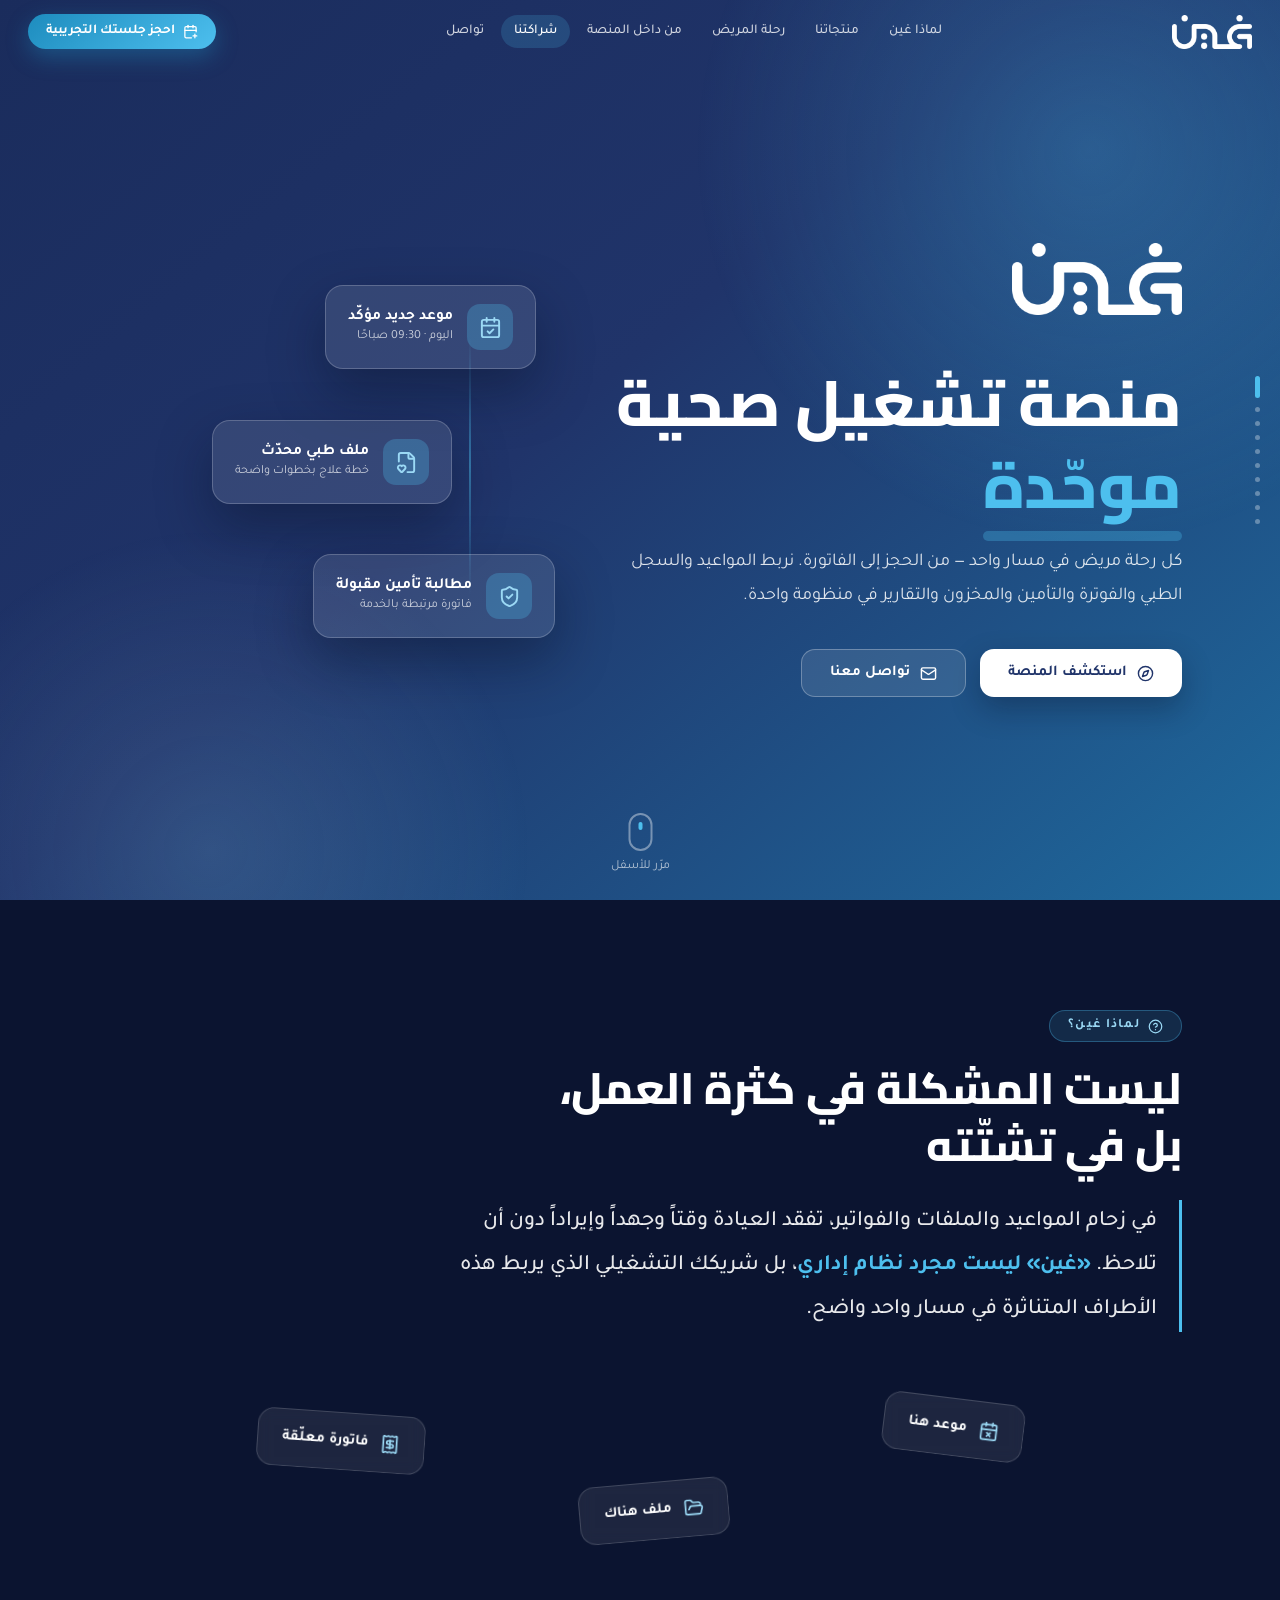
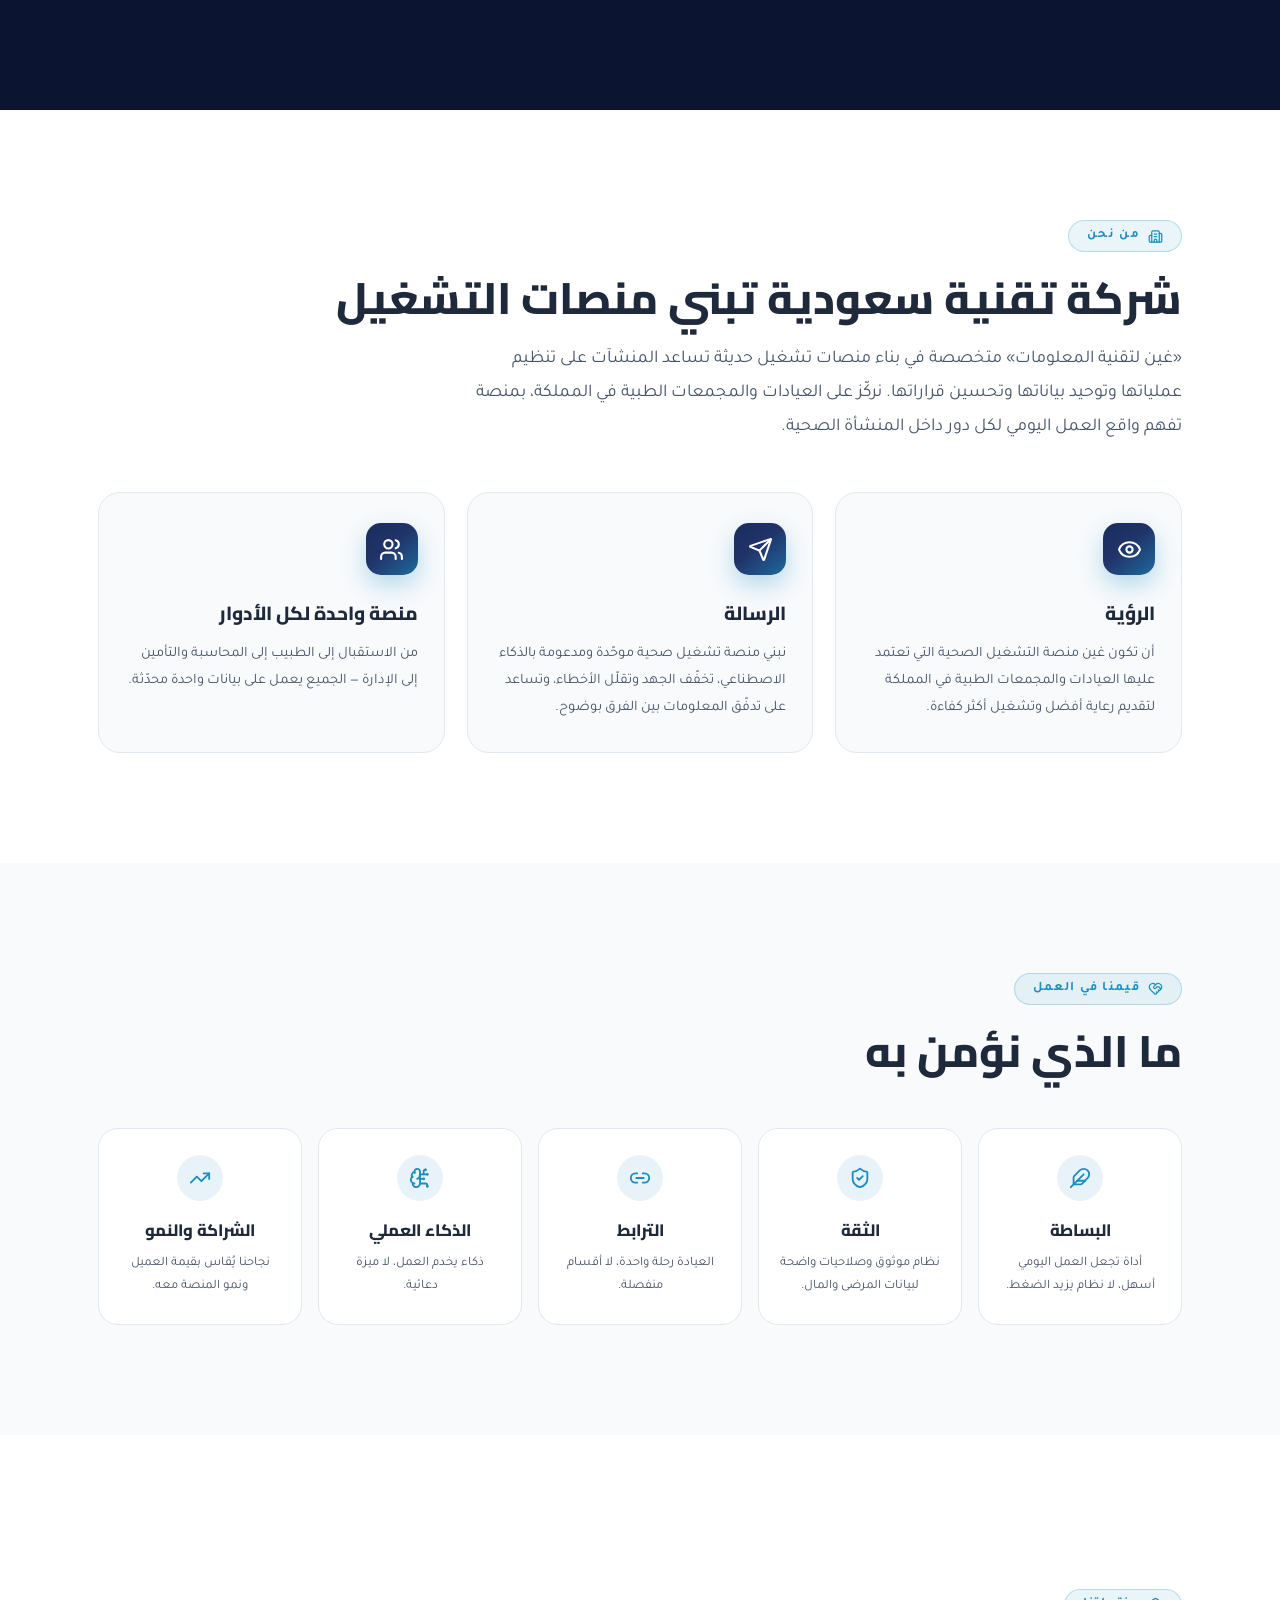
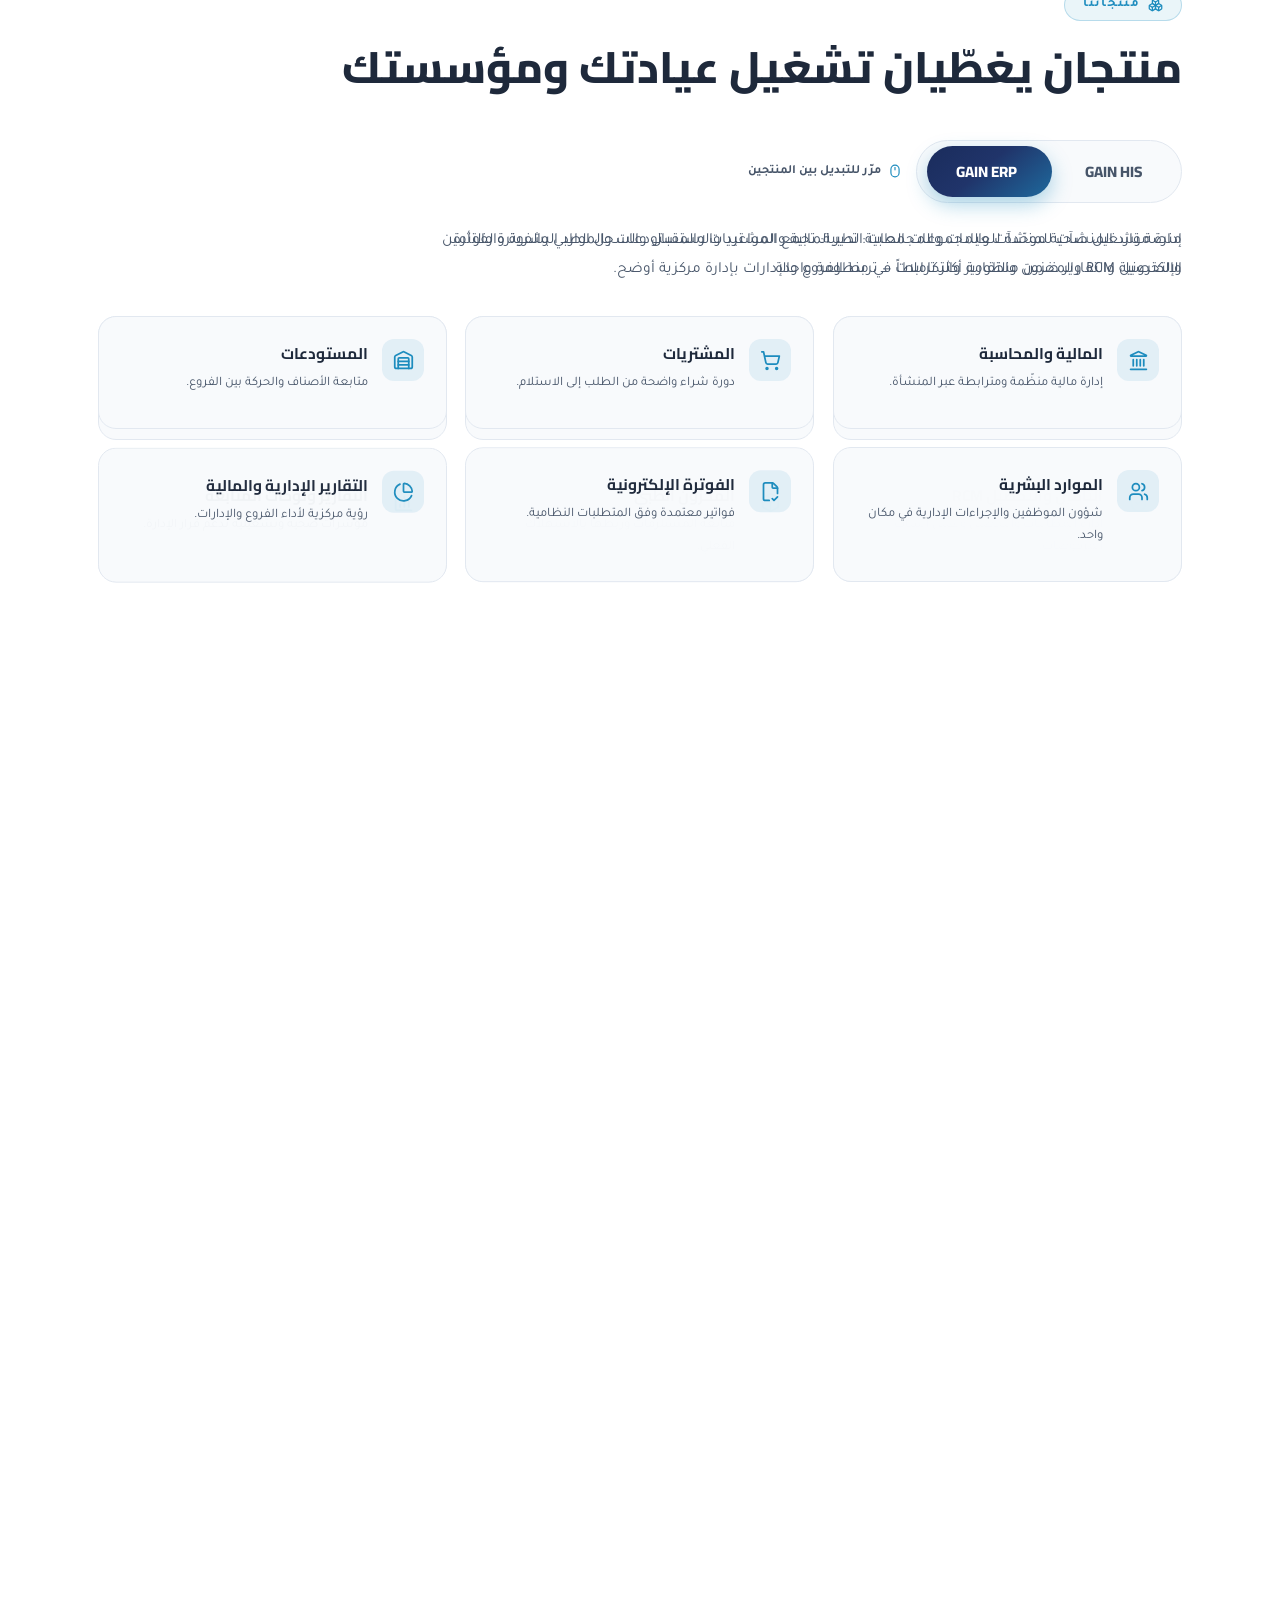
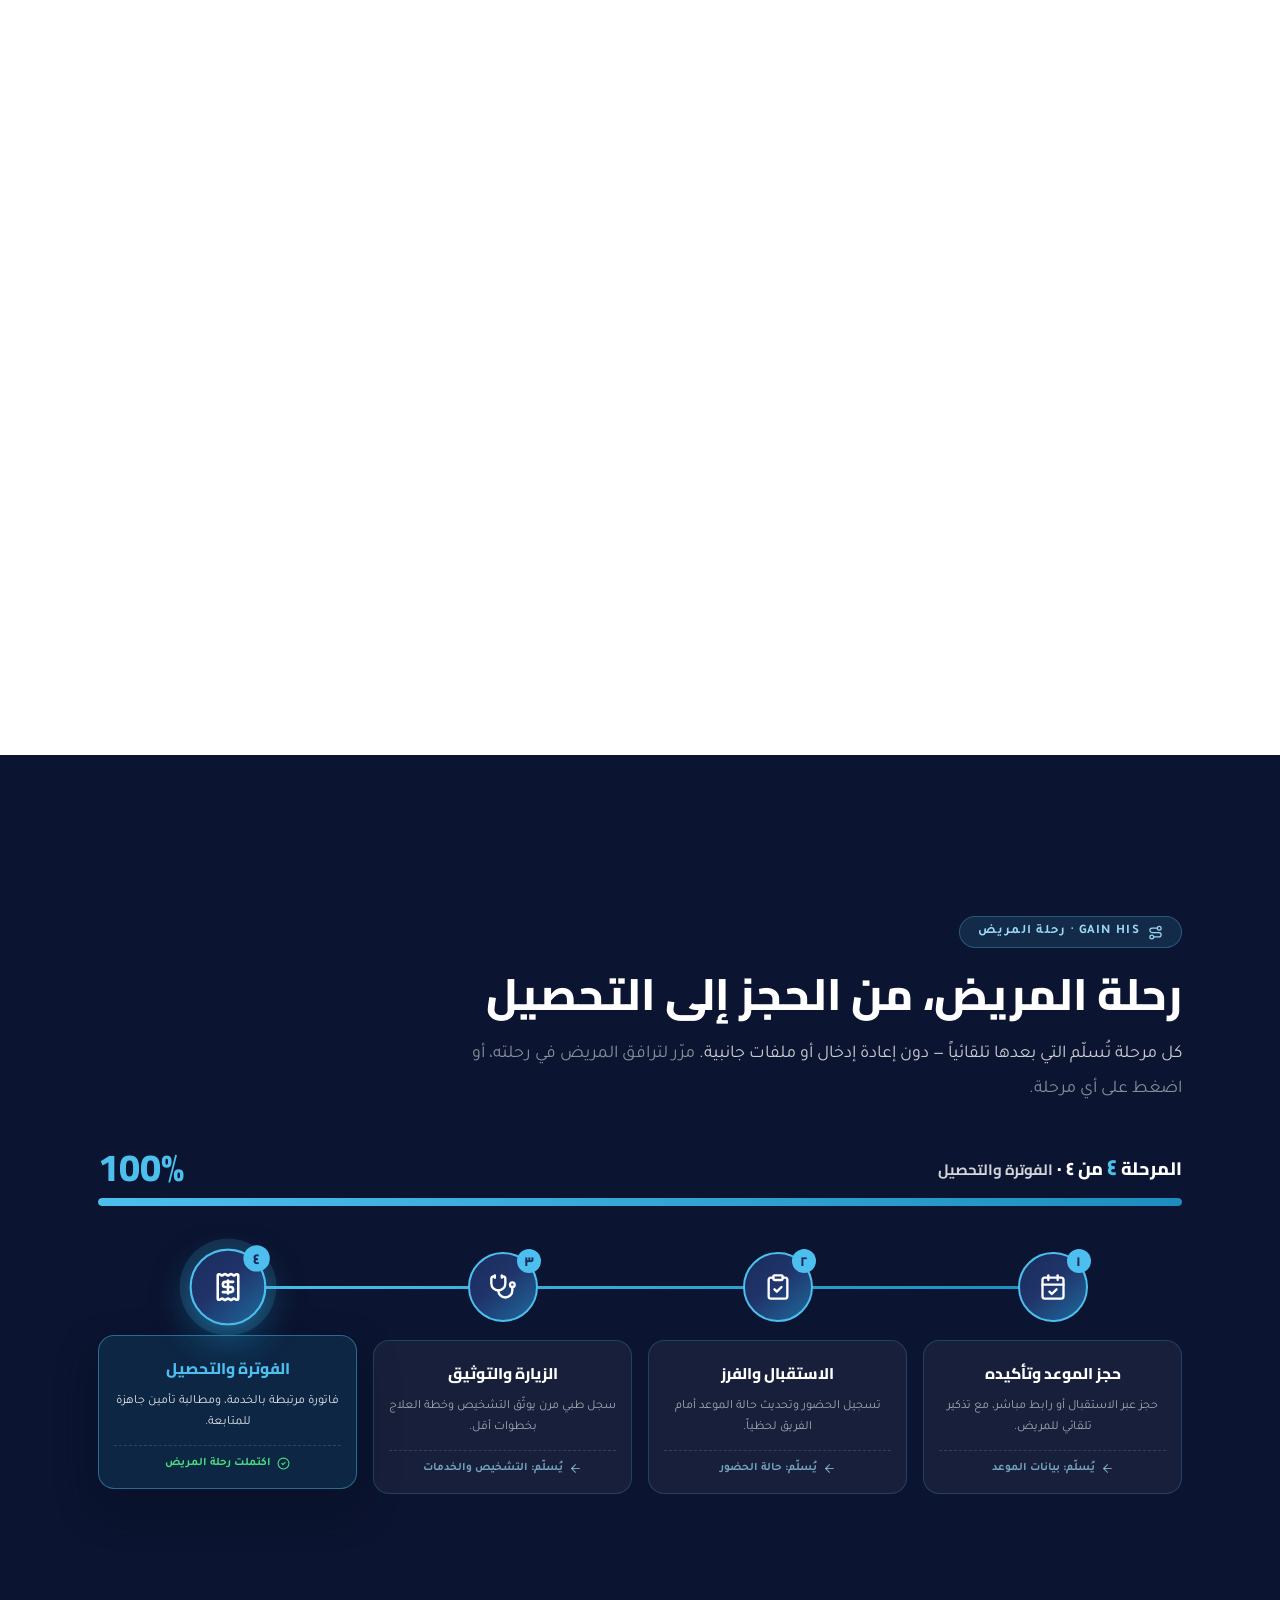
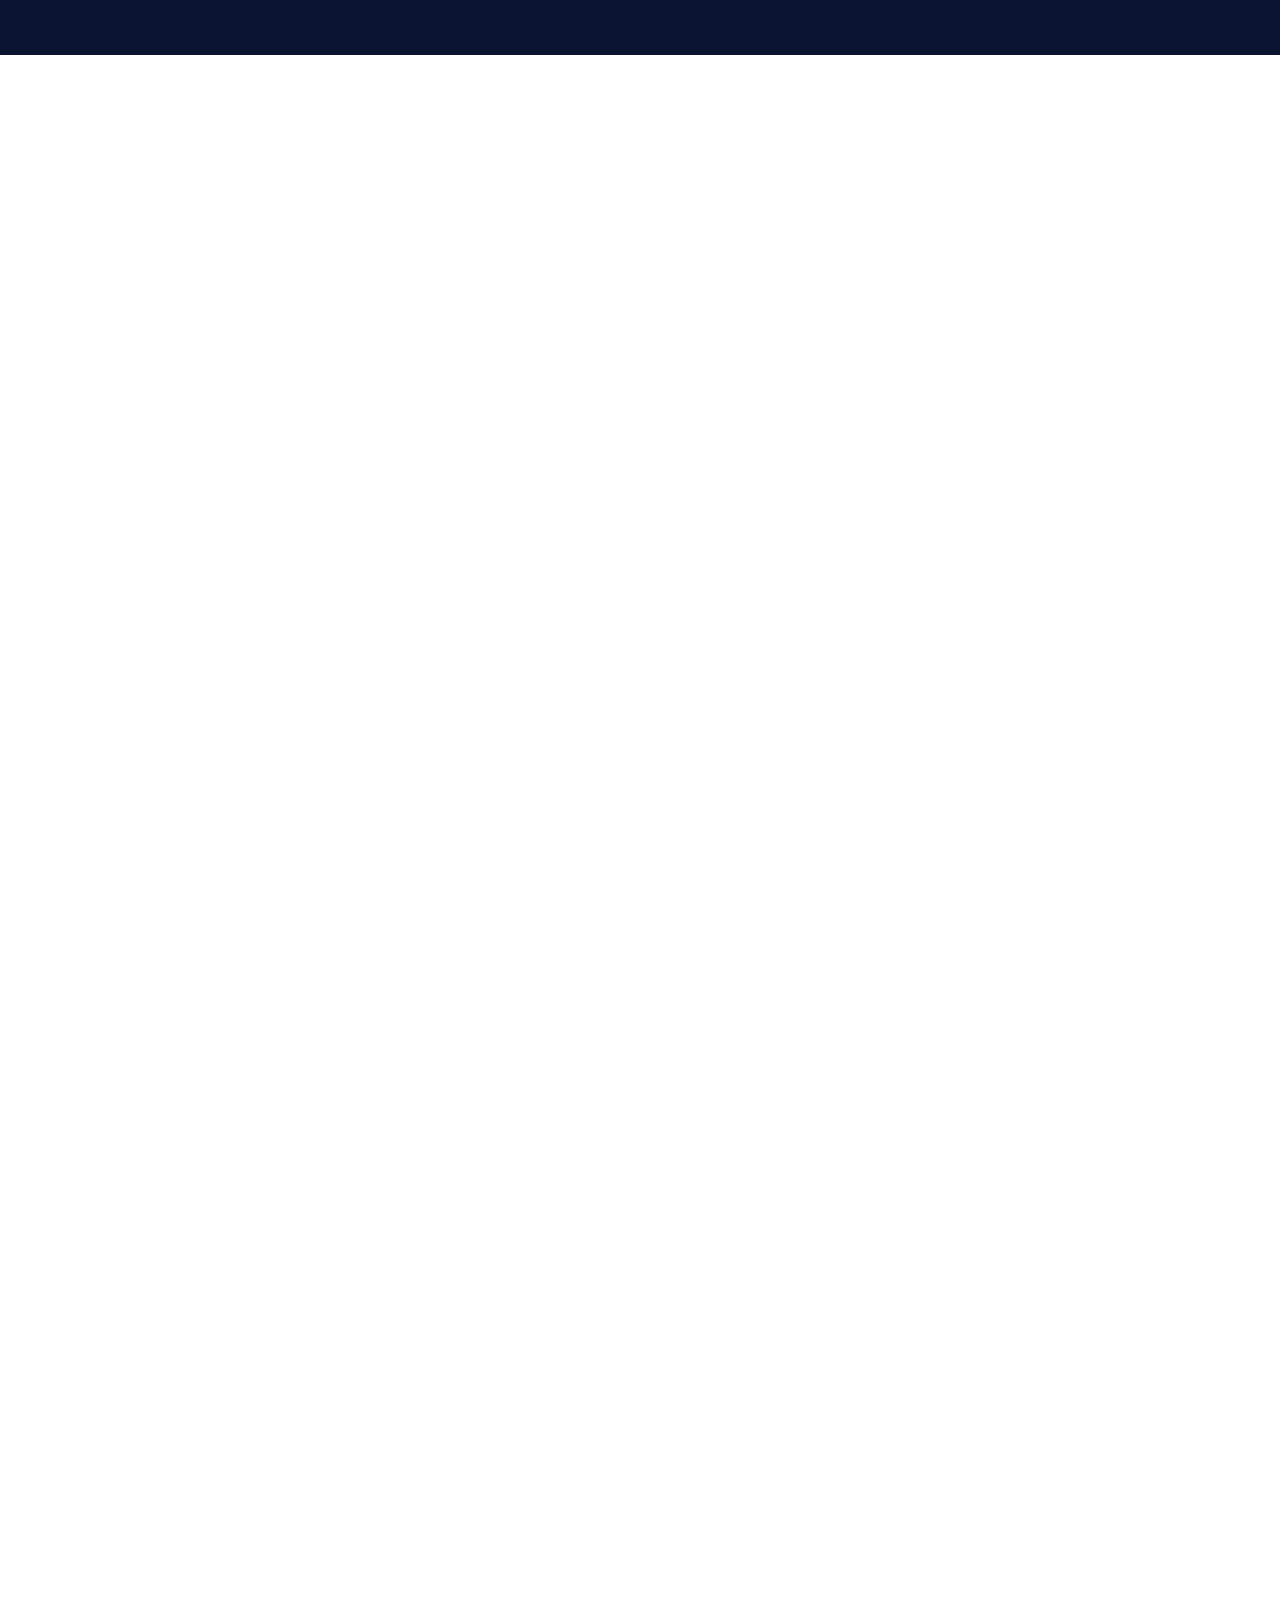
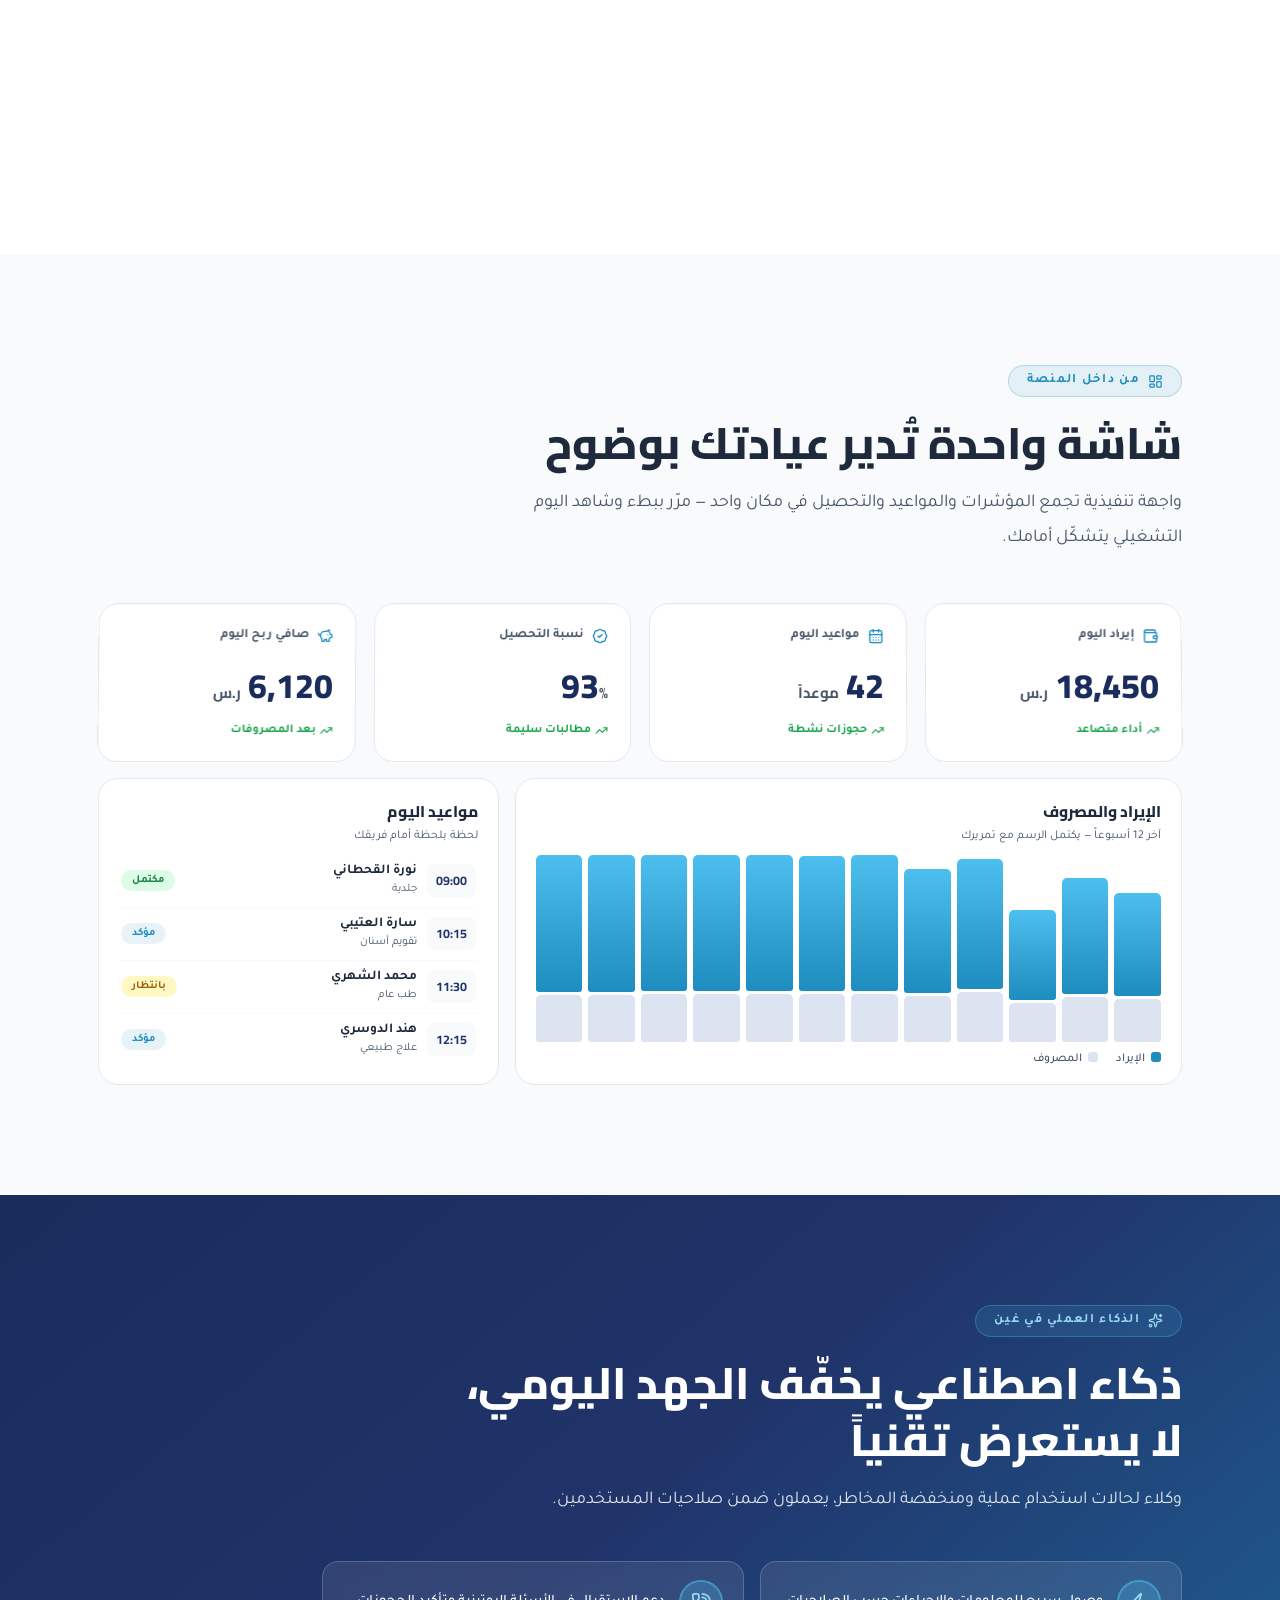
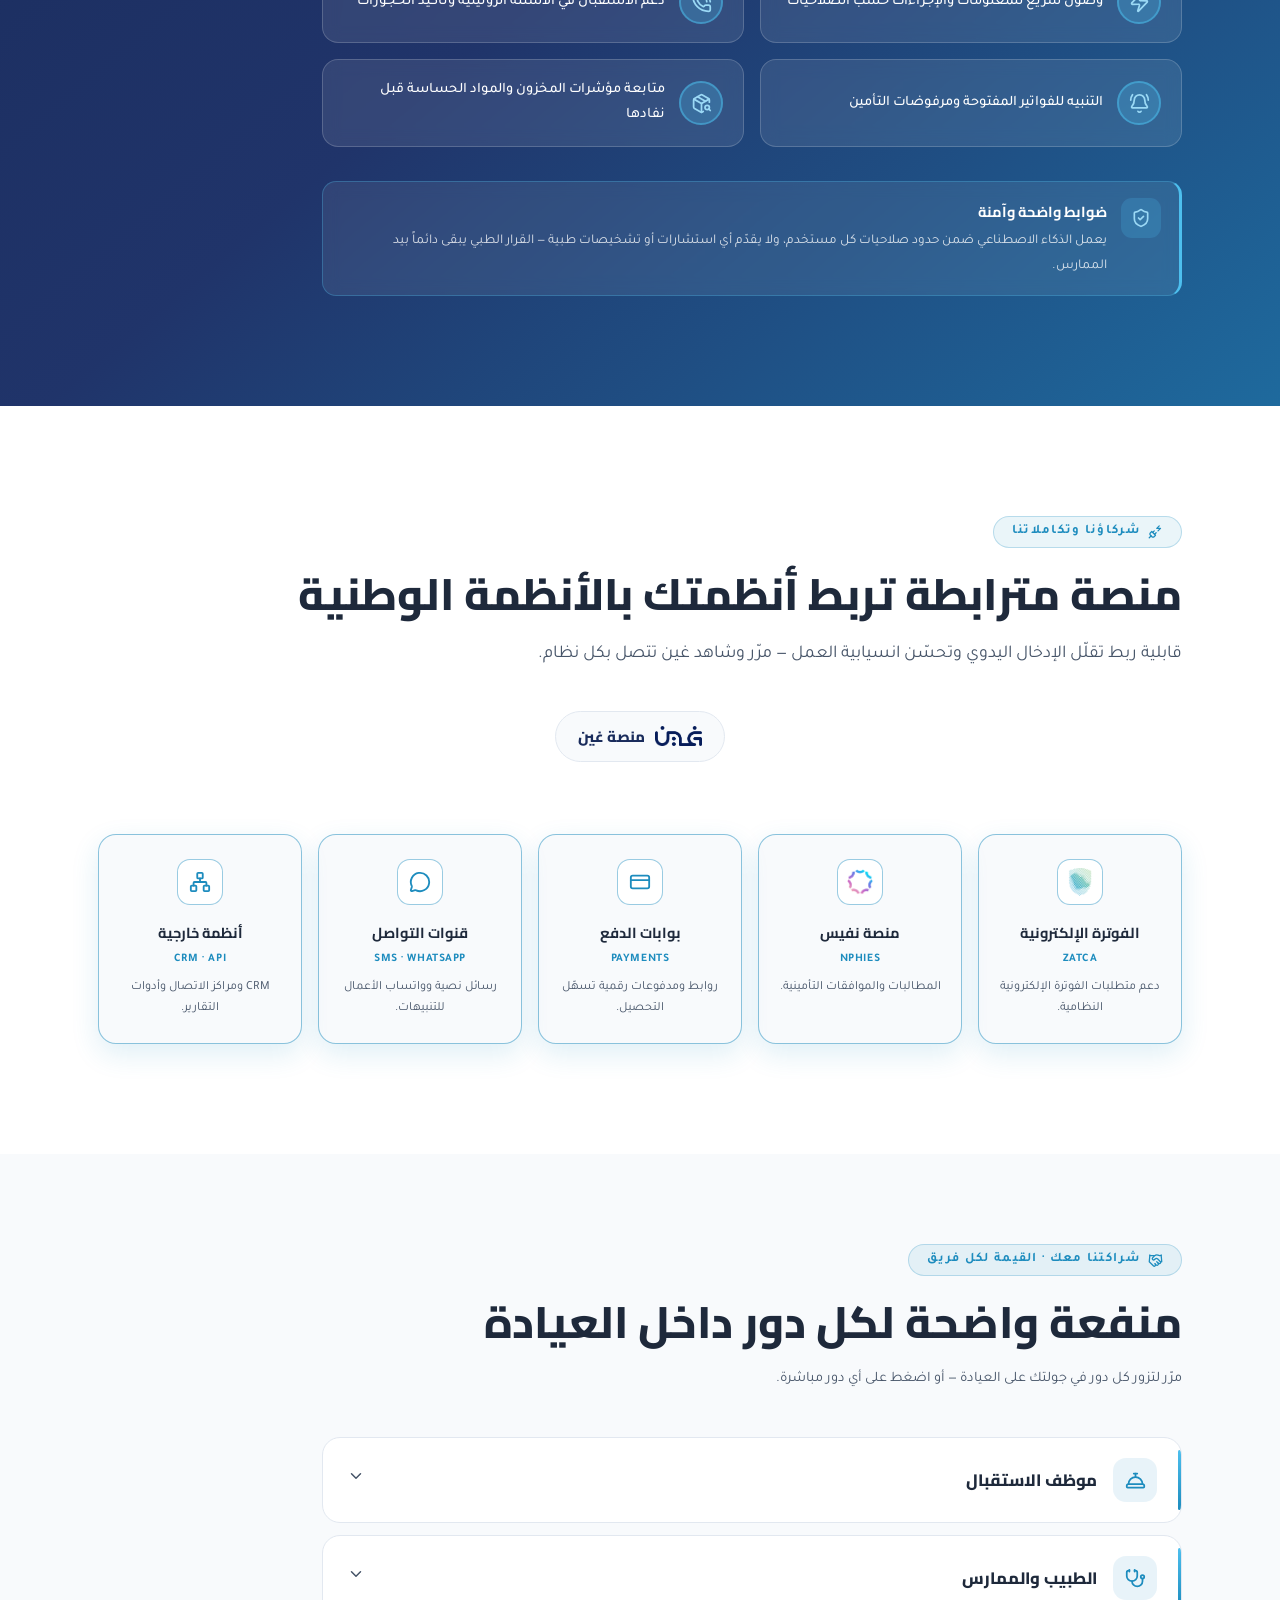
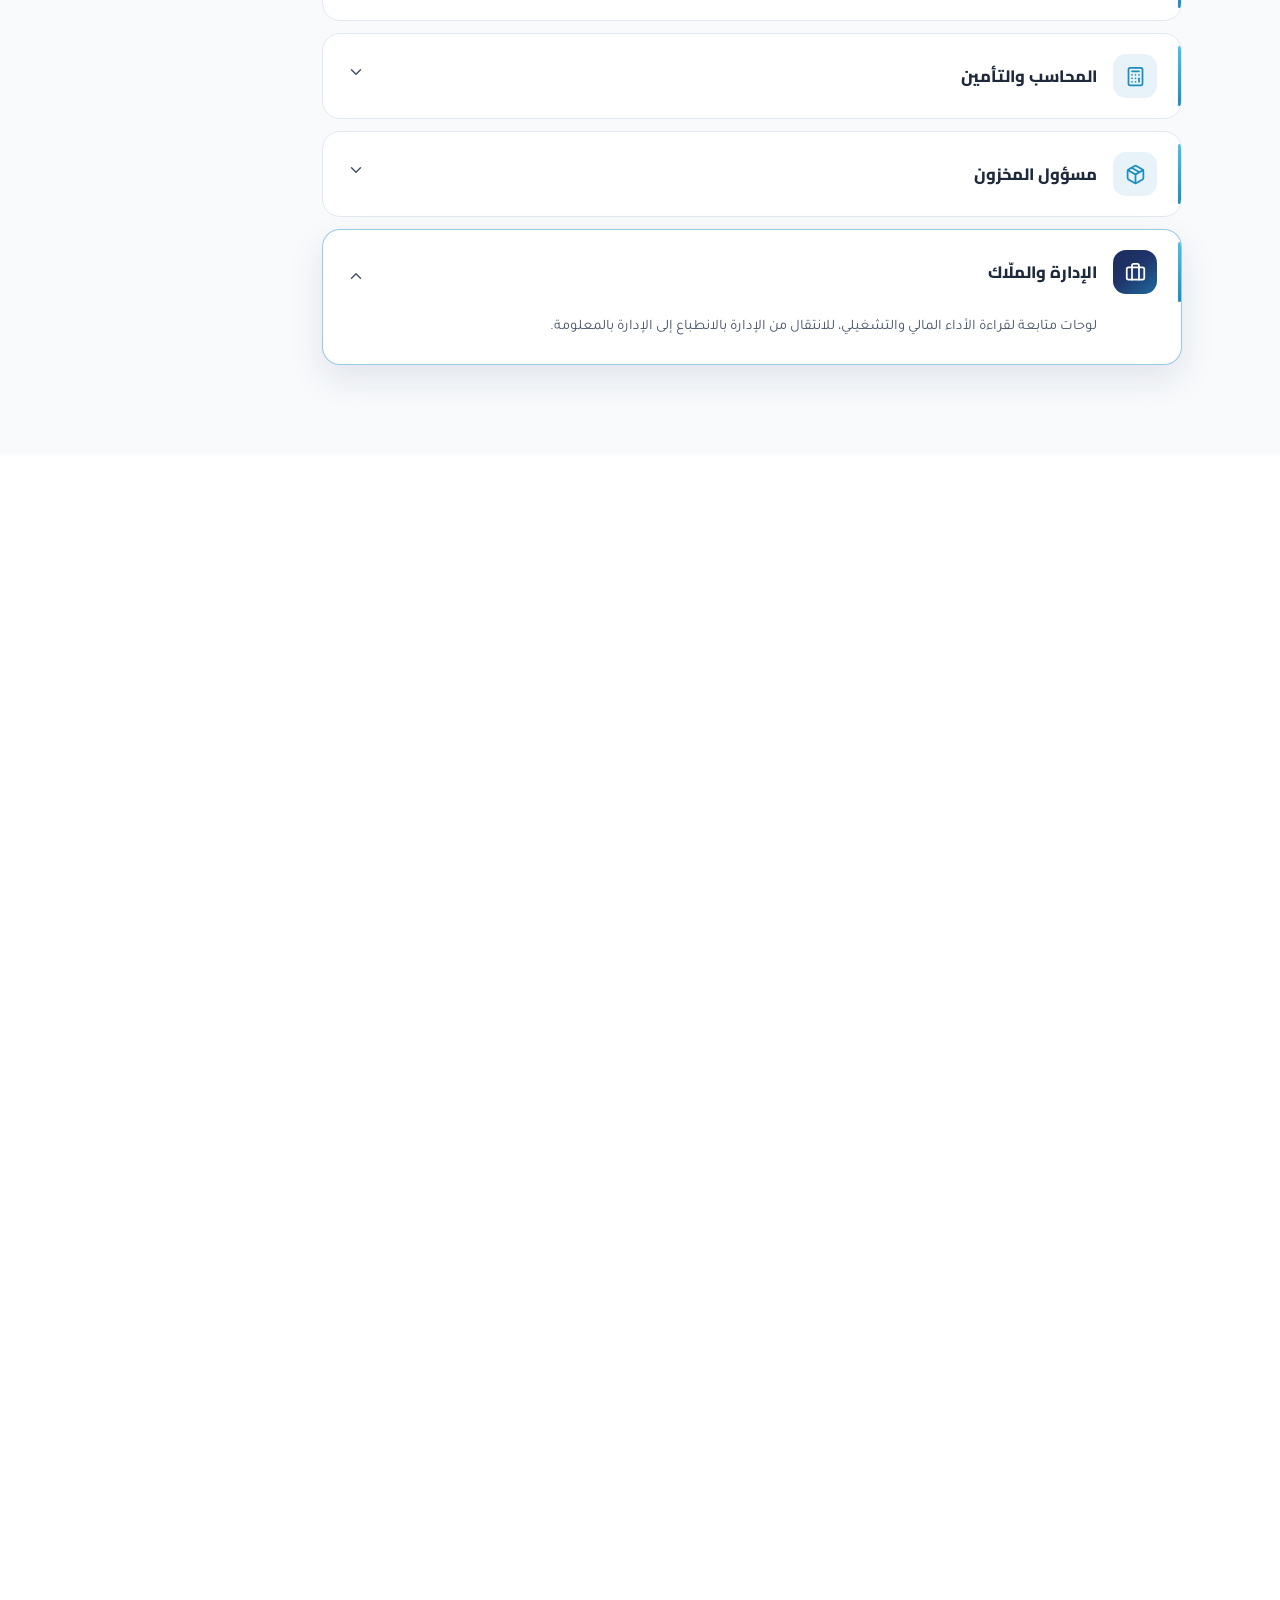
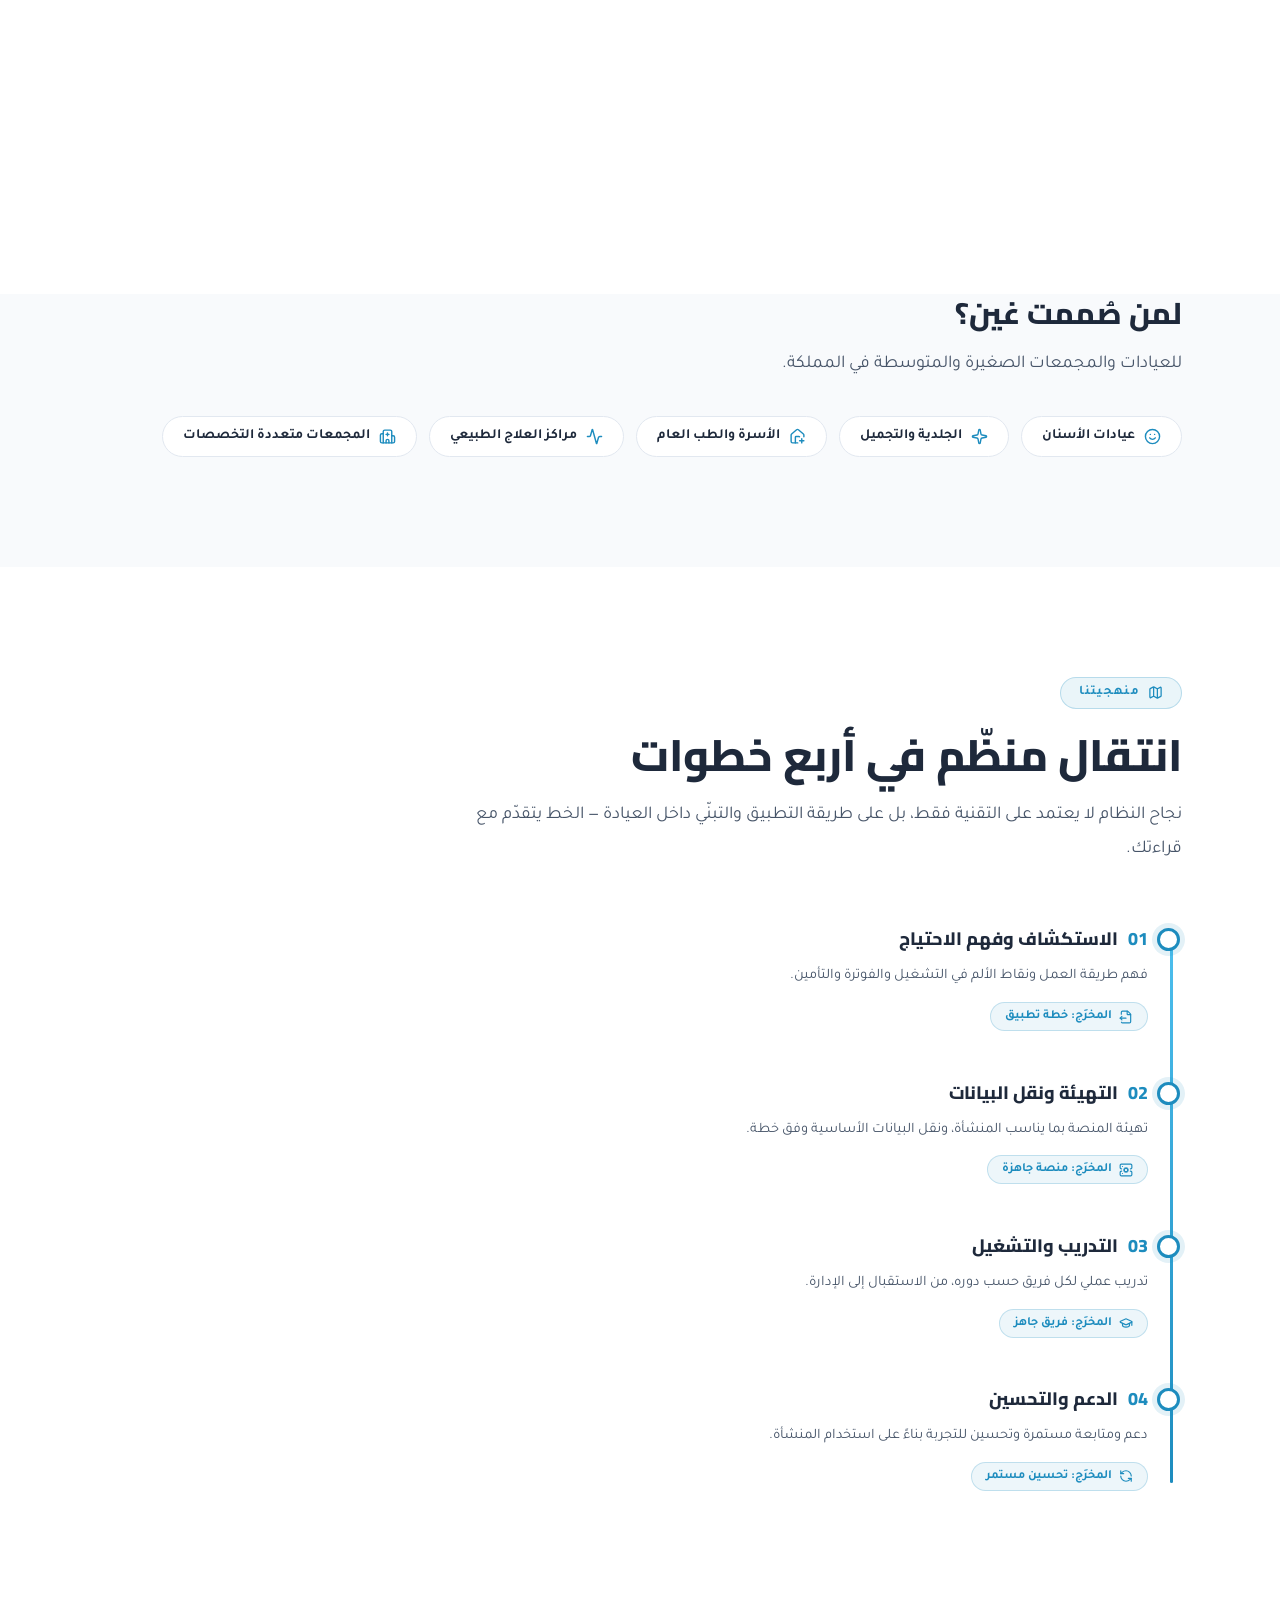
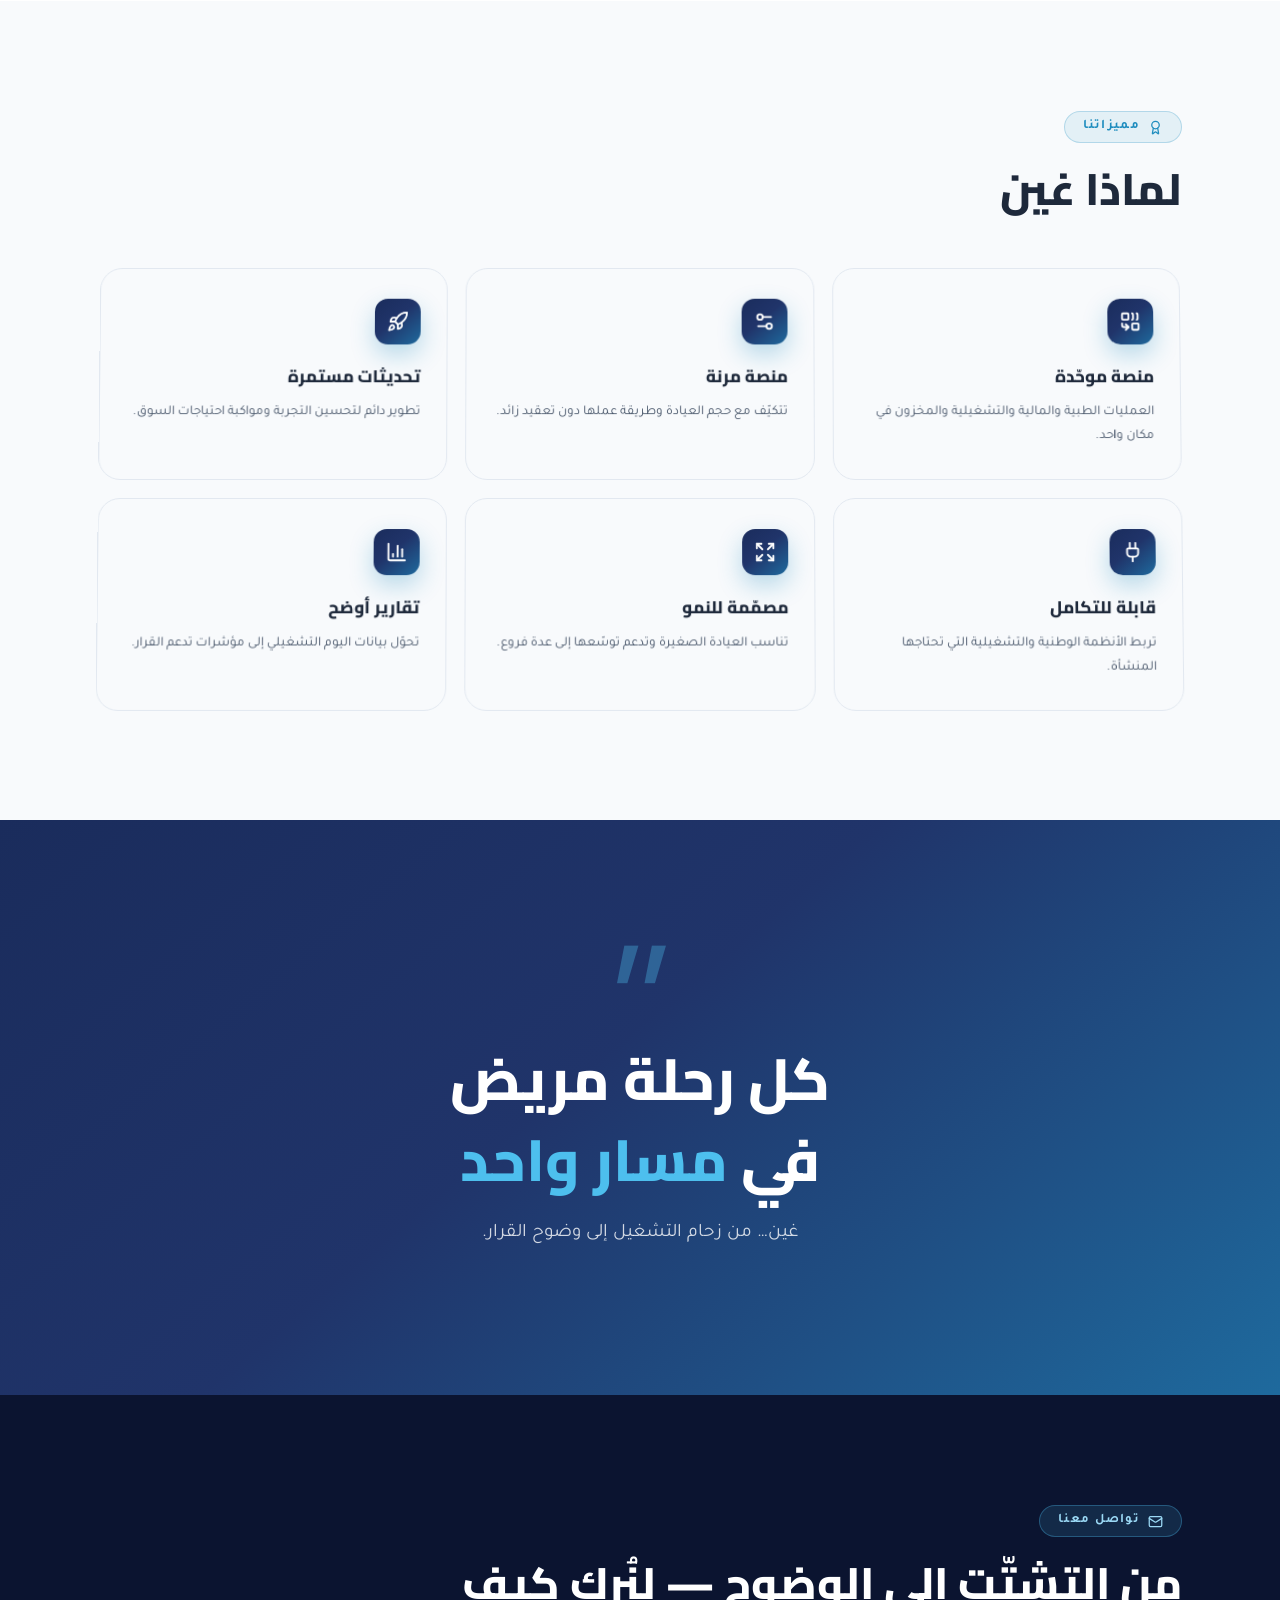
==== commit c6c5da60: "Redesign patient-journey as a process chart; official ZATCA/NPHIES logos; clearer AI safety note - J" ====
--- a/index.html
+++ b/index.html
@@ -234,34 +234,71 @@
     .pgrid.off { display: none; }
   }
 
-  /* ============ journey: pinned scrub + patient token ============ */
+  /* ============ journey: pinned scrub — process chart ============ */
   .journey { padding: 110px 0; background: var(--bg-dark); color: #fff; overflow: hidden; }
   .journey .lead { color: rgba(255,255,255,.78); }
-  .steps { display: grid; grid-template-columns: repeat(4, 1fr); gap: 18px; margin-top: 56px; position: relative; }
-  @media (max-width: 900px) { .steps { grid-template-columns: repeat(2, 1fr); } }
-  @media (max-width: 560px) { .steps { grid-template-columns: 1fr; } }
-  .jtrack { position: absolute; top: 26px; right: 12%; left: 12%; height: 3px; background: rgba(255,255,255,.12); border-radius: 4px; }
+
+  /* HUD: stage counter + live percentage + progress bar */
+  .jhud { margin-top: 40px; display: flex; align-items: center; flex-wrap: wrap; gap: 10px 18px; }
+  .jnow { font-family: 'Cairo', sans-serif; font-weight: 800; font-size: 18px; color: #fff; }
+  .jnow .b { color: var(--sky-light); font-size: 22px; }
+  .jnow .nm { font-size: 15px; font-weight: 700; color: rgba(255,255,255,.82); }
+  .jpct { margin-inline-start: auto; font-family: 'Cairo', sans-serif; font-weight: 800; font-size: clamp(28px,4vw,38px); color: var(--sky-light); font-variant-numeric: tabular-nums; line-height: 1; }
+  .jbar { flex-basis: 100%; width: 100%; height: 8px; background: rgba(255,255,255,.1); border-radius: 999px; overflow: hidden; }
+  .jbar i { display: block; height: 100%; width: 100%; transform: scaleX(0); transform-origin: 100% 50%; background: linear-gradient(90deg, var(--sky-light), var(--sky)); border-radius: 999px; }
+
+  /* flow chart */
+  .jflow { position: relative; margin-top: 46px; }
+  .jtrack { position: absolute; top: 34px; right: 12%; left: 12%; height: 3px; background: rgba(255,255,255,.12); border-radius: 4px; z-index: 1; }
   .jtrack .fill { height: 100%; width: 100%; transform: scaleX(0); transform-origin: 100% 50%; background: linear-gradient(90deg, var(--sky-light), var(--sky)); border-radius: 4px; }
   .jtoken {
-    position: absolute; top: 50%; right: 0; width: 36px; height: 36px; margin-top: -18px; margin-right: -18px;
+    position: absolute; top: 50%; right: 0; width: 40px; height: 40px; margin-top: -20px; margin-right: -20px;
     border-radius: 50%; background: var(--grad); border: 2px solid var(--sky-light);
     display: grid; place-items: center; box-shadow: 0 0 0 7px rgba(77,191,238,.16), 0 8px 24px rgba(29,140,190,.55);
-    will-change: transform; z-index: 3;
-  }
-  .jtoken svg { width: 18px; height: 18px; stroke: #fff; }
+    will-change: transform; z-index: 4;
+  }
+  .jtoken svg { width: 20px; height: 20px; stroke: #fff; }
   @media (max-width: 900px) { .jtrack { display: none; } }
-  .step { text-align: center; padding: 0 8px; cursor: pointer; position: relative; z-index: 2; }
+
+  .jcards { display: grid; grid-template-columns: repeat(4, 1fr); gap: 16px; position: relative; z-index: 2; }
+  @media (max-width: 900px) { .jcards { grid-template-columns: repeat(2, 1fr); gap: 20px 16px; } }
+  @media (max-width: 560px) { .jcards { grid-template-columns: 1fr; } }
+  .step { text-align: center; cursor: pointer; position: relative; }
   .step .dot {
-    width: 52px; height: 52px; margin-inline: auto; border-radius: 50%;
-    background: rgba(255,255,255,.08); border: 2px solid rgba(255,255,255,.22);
-    display: grid; place-items: center; font-family: 'Cairo', sans-serif; font-weight: 800; font-size: 19px;
+    position: relative; width: 70px; height: 70px; margin-inline: auto; border-radius: 50%;
+    background: #0e1a3d; border: 2px solid rgba(255,255,255,.2); display: grid; place-items: center;
     transition: background .5s, border-color .5s, transform .5s, box-shadow .5s;
   }
-  .step.active .dot { background: var(--grad); border-color: var(--sky-light); transform: scale(1.18); box-shadow: 0 0 0 9px rgba(77,191,238,.15), 0 10px 30px rgba(29,140,190,.5); }
-  .step h3 { font-size: 16.5px; margin: 18px 0 8px; transition: color .4s; }
-  .step p { font-size: 13px; line-height: 1.75; color: rgba(255,255,255,.6); transition: color .4s; }
+  .step .dot svg { width: 28px; height: 28px; stroke: rgba(255,255,255,.55); transition: stroke .4s; }
+  .step .dot .num {
+    position: absolute; top: -5px; inset-inline-start: -5px; width: 24px; height: 24px; border-radius: 50%;
+    background: rgba(255,255,255,.16); color: #fff; font-family: 'Cairo', sans-serif; font-weight: 800; font-size: 13px;
+    display: grid; place-items: center; transition: background .4s, color .4s;
+  }
+  .step.done .dot, .step.active .dot { background: var(--grad); border-color: var(--sky-light); }
+  .step.done .dot svg, .step.active .dot svg { stroke: #fff; }
+  .step.done .dot .num, .step.active .dot .num { background: var(--sky-light); color: var(--navy-deep); }
+  .step.active .dot { transform: scale(1.1); box-shadow: 0 0 0 9px rgba(77,191,238,.15), 0 14px 34px rgba(29,140,190,.5); }
+  .step .scard {
+    margin-top: 18px; background: rgba(255,255,255,.05); border: 1px solid rgba(255,255,255,.1);
+    border-radius: 16px; padding: 18px 15px; transition: background .4s, border-color .4s, transform .4s;
+  }
+  .step.done .scard { border-color: rgba(77,191,238,.22); }
+  .step.active .scard { background: rgba(29,140,190,.15); border-color: rgba(77,191,238,.45); transform: translateY(-5px); box-shadow: 0 18px 40px rgba(6,12,32,.4); }
+  .step h3 { font-size: 15.5px; margin-bottom: 8px; transition: color .4s; }
   .step.active h3 { color: var(--sky-light); }
-  .step.active p { color: rgba(255,255,255,.85); }
+  .step p { font-size: 12.5px; line-height: 1.7; color: rgba(255,255,255,.6); transition: color .4s; }
+  .step.active p { color: rgba(255,255,255,.88); }
+  .step .handoff {
+    margin-top: 12px; padding-top: 11px; border-top: 1px dashed rgba(255,255,255,.14);
+    font-size: 11.5px; font-weight: 700; color: rgba(255,255,255,.5);
+    display: flex; align-items: center; justify-content: center; gap: 6px; transition: color .4s, border-color .4s;
+  }
+  .step .handoff svg { width: 13px; height: 13px; flex-shrink: 0; }
+  .step.active .handoff { color: var(--sky-pale); }
+  .step.done .handoff { color: rgba(155,217,245,.7); }
+  .step .handoff.fin { color: #4ade80; }
+  .step.active .handoff.fin, .step.done .handoff.fin { color: #4ade80; }
 
   /* ============ platform / KPIs (scroll-scrubbed counters & chart) ============ */
   .platform { padding: 110px 0; background: var(--bg-light); }
@@ -314,8 +351,16 @@
   @keyframes pulse { from { transform: scale(1); opacity: 1 } to { transform: scale(1.7); opacity: 0 } }
   .agent .pulse svg { width: 21px; height: 21px; stroke: var(--sky-pale); }
   .agent p { font-size: 14.5px; line-height: 1.7; font-weight: 500; }
-  .ai-note { margin-top: 30px; font-size: 13px; color: rgba(255,255,255,.65); display: flex; align-items: center; gap: 8px; }
-  .ai-note svg { width: 15px; height: 15px; stroke: var(--sky-pale); flex-shrink: 0; }
+  .ai-note {
+    margin-top: 34px; max-width: 860px; display: flex; gap: 14px; align-items: flex-start;
+    background: rgba(255,255,255,.08); border: 1px solid rgba(77,191,238,.3);
+    border-inline-start: 3px solid var(--sky-light); border-radius: 14px;
+    padding: 16px 18px; backdrop-filter: blur(8px);
+  }
+  .ai-note .ic { width: 40px; height: 40px; flex-shrink: 0; border-radius: 11px; background: rgba(77,191,238,.2); display: grid; place-items: center; }
+  .ai-note .ic svg { width: 20px; height: 20px; stroke: var(--sky-pale); }
+  .ai-note b { display: block; font-family: 'Cairo', sans-serif; font-size: 14.5px; color: #fff; margin-bottom: 4px; }
+  .ai-note span { font-size: 13.5px; line-height: 1.85; color: rgba(255,255,255,.82); }
 
   /* ============ integrations + drawn wires ============ */
   .integrations { padding: 110px 0; background: #fff; }
@@ -340,6 +385,7 @@
   .icard-sm .ic { width: 46px; height: 46px; margin-inline: auto; border-radius: 13px; background: #fff; border: 1px solid var(--line); display: grid; place-items: center; margin-bottom: 14px; transition: border-color .45s; }
   .icard-sm.live .ic { border-color: rgba(29,140,190,.45); }
   .icard-sm .ic svg { width: 22px; height: 22px; stroke: var(--sky); }
+  .icard-sm .ic img { width: 28px; height: 28px; object-fit: contain; }
   .icard-sm b { display: block; font-size: 14.5px; font-family: 'Cairo', sans-serif; margin-bottom: 4px; }
   .icard-sm small { font-size: 11.5px; font-weight: 700; color: var(--sky); letter-spacing: .05em; }
   .icard-sm p { font-size: 12.5px; line-height: 1.7; color: var(--ink-soft); margin-top: 8px; }
@@ -572,16 +618,53 @@
     <div class="wrap">
       <span class="kicker on-dark rv"><i data-lucide="route" style="width:15px;height:15px"></i> GAIN HIS · رحلة المريض</span>
       <h2 class="h2 rv" data-d="1">رحلة المريض، من الحجز إلى التحصيل</h2>
-      <p class="lead rv" data-d="2">كل خطوة تسلّم التي بعدها تلقائياً — دون إعادة إدخال أو ملفات جانبية. <span style="opacity:.65">مرّر لترافق المريض في رحلته، أو اضغط على أي خطوة.</span></p>
-      <div class="steps rv" data-d="3" id="steps">
-        <div class="jtrack" id="jtrack">
-          <div class="fill" id="jfill"></div>
-          <div class="jtoken" id="jtoken" aria-hidden="true"><i data-lucide="user-round"></i></div>
+      <p class="lead rv" data-d="2">كل مرحلة تُسلّم التي بعدها تلقائياً — دون إعادة إدخال أو ملفات جانبية. <span style="opacity:.65">مرّر لترافق المريض في رحلته، أو اضغط على أي مرحلة.</span></p>
+      <div class="rv" data-d="3" id="steps">
+        <div class="jhud">
+          <div class="jnow">المرحلة <span class="b" id="jNum">١</span> من ٤ · <span class="nm" id="jName">حجز الموعد</span></div>
+          <div class="jpct" id="jPct">0%</div>
+          <div class="jbar"><i id="jBar"></i></div>
         </div>
-        <div class="step" data-i="0" tabindex="0" role="button" aria-label="الخطوة 1: حجز الموعد وتأكيده"><div class="dot">1</div><h3>حجز الموعد وتأكيده</h3><p>حجز عبر الاستقبال أو رابط مباشر، مع تذكير تلقائي للمريض.</p></div>
-        <div class="step" data-i="1" tabindex="0" role="button" aria-label="الخطوة 2: الاستقبال والفرز"><div class="dot">2</div><h3>الاستقبال والفرز</h3><p>تسجيل الحضور وتحديث حالة الموعد أمام الفريق لحظياً.</p></div>
-        <div class="step" data-i="2" tabindex="0" role="button" aria-label="الخطوة 3: الزيارة والتوثيق"><div class="dot">3</div><h3>الزيارة والتوثيق</h3><p>سجل طبي مرن يوثّق التشخيص وخطة العلاج بخطوات أقل.</p></div>
-        <div class="step" data-i="3" tabindex="0" role="button" aria-label="الخطوة 4: الفوترة والتحصيل"><div class="dot">4</div><h3>الفوترة والتحصيل</h3><p>فاتورة مرتبطة بالخدمة، ومطالبة تأمين جاهزة للمتابعة.</p></div>
+        <div class="jflow">
+          <div class="jtrack" id="jtrack">
+            <div class="fill" id="jfill"></div>
+            <div class="jtoken" id="jtoken" aria-hidden="true"><i data-lucide="user-round"></i></div>
+          </div>
+          <div class="jcards">
+            <div class="step" data-i="0" tabindex="0" role="button" aria-label="المرحلة 1: حجز الموعد وتأكيده">
+              <div class="dot"><span class="num">١</span><i data-lucide="calendar-check"></i></div>
+              <div class="scard">
+                <h3>حجز الموعد وتأكيده</h3>
+                <p>حجز عبر الاستقبال أو رابط مباشر، مع تذكير تلقائي للمريض.</p>
+                <div class="handoff"><i data-lucide="arrow-left"></i> يُسلّم: بيانات الموعد</div>
+              </div>
+            </div>
+            <div class="step" data-i="1" tabindex="0" role="button" aria-label="المرحلة 2: الاستقبال والفرز">
+              <div class="dot"><span class="num">٢</span><i data-lucide="clipboard-check"></i></div>
+              <div class="scard">
+                <h3>الاستقبال والفرز</h3>
+                <p>تسجيل الحضور وتحديث حالة الموعد أمام الفريق لحظياً.</p>
+                <div class="handoff"><i data-lucide="arrow-left"></i> يُسلّم: حالة الحضور</div>
+              </div>
+            </div>
+            <div class="step" data-i="2" tabindex="0" role="button" aria-label="المرحلة 3: الزيارة والتوثيق">
+              <div class="dot"><span class="num">٣</span><i data-lucide="stethoscope"></i></div>
+              <div class="scard">
+                <h3>الزيارة والتوثيق</h3>
+                <p>سجل طبي مرن يوثّق التشخيص وخطة العلاج بخطوات أقل.</p>
+                <div class="handoff"><i data-lucide="arrow-left"></i> يُسلّم: التشخيص والخدمات</div>
+              </div>
+            </div>
+            <div class="step" data-i="3" tabindex="0" role="button" aria-label="المرحلة 4: الفوترة والتحصيل">
+              <div class="dot"><span class="num">٤</span><i data-lucide="receipt"></i></div>
+              <div class="scard">
+                <h3>الفوترة والتحصيل</h3>
+                <p>فاتورة مرتبطة بالخدمة، ومطالبة تأمين جاهزة للمتابعة.</p>
+                <div class="handoff fin"><i data-lucide="check-circle-2"></i> اكتملت رحلة المريض</div>
+              </div>
+            </div>
+          </div>
+        </div>
       </div>
     </div>
   </section>
@@ -632,7 +715,13 @@
       <div class="agent rv" data-d="3"><div class="pulse"><i data-lucide="bell-ring"></i></div><p>التنبيه للفواتير المفتوحة ومرفوضات التأمين</p></div>
       <div class="agent rv" data-d="4"><div class="pulse"><i data-lucide="package-search"></i></div><p>متابعة مؤشرات المخزون والمواد الحساسة قبل نفادها</p></div>
     </div>
-    <p class="ai-note rv" data-d="5"><i data-lucide="shield-alert"></i> يعمل ضمن حدود الصلاحيات، ولا يقدّم أي استشارات أو تشخيصات طبية.</p>
+    <div class="ai-note rv" data-d="5">
+      <div class="ic"><i data-lucide="shield-check"></i></div>
+      <div>
+        <b>ضوابط واضحة وآمنة</b>
+        <span>يعمل الذكاء الاصطناعي ضمن حدود صلاحيات كل مستخدم، ولا يقدّم أي استشارات أو تشخيصات طبية — القرار الطبي يبقى دائماً بيد الممارس.</span>
+      </div>
+    </div>
   </div>
 </section>
 
@@ -645,8 +734,8 @@
     <div class="ihub-row rv" data-d="2"><span class="ihub" id="ihub"><img src="assets/gain-logo-navy.webp" alt="غين"> منصة غين</span></div>
     <svg class="iwires" id="iwires" aria-hidden="true"></svg>
     <div class="igrid" id="igrid">
-      <div class="icard-sm rv" data-d="1"><div class="ic"><i data-lucide="file-check-2"></i></div><b>الفوترة الإلكترونية</b><small>ZATCA</small><p>دعم متطلبات الفوترة الإلكترونية النظامية.</p></div>
-      <div class="icard-sm rv" data-d="2"><div class="ic"><i data-lucide="heart-pulse"></i></div><b>منصة نفيس</b><small>NPHIES</small><p>المطالبات والموافقات التأمينية.</p></div>
+      <div class="icard-sm rv" data-d="1"><div class="ic"><img src="assets/zatca-logo.png" alt="زاتكا"></div><b>الفوترة الإلكترونية</b><small>ZATCA</small><p>دعم متطلبات الفوترة الإلكترونية النظامية.</p></div>
+      <div class="icard-sm rv" data-d="2"><div class="ic"><img src="assets/nphies-logo.png" alt="نفيس"></div><b>منصة نفيس</b><small>NPHIES</small><p>المطالبات والموافقات التأمينية.</p></div>
       <div class="icard-sm rv" data-d="3"><div class="ic"><i data-lucide="credit-card"></i></div><b>بوابات الدفع</b><small>PAYMENTS</small><p>روابط ومدفوعات رقمية تسهّل التحصيل.</p></div>
       <div class="icard-sm rv" data-d="4"><div class="ic"><i data-lucide="message-circle"></i></div><b>قنوات التواصل</b><small>SMS · WHATSAPP</small><p>رسائل نصية وواتساب الأعمال للتنبيهات.</p></div>
       <div class="icard-sm rv" data-d="5"><div class="ic"><i data-lucide="network"></i></div><b>أنظمة خارجية</b><small>CRM · API</small><p>CRM ومراكز الاتصال وأدوات التقارير.</p></div>
@@ -1028,7 +1117,13 @@
   const jfill = document.getElementById('jfill');
   const jtoken = document.getElementById('jtoken');
   const jtrack = document.getElementById('jtrack');
+  const jBar = document.getElementById('jBar');
+  const jPct = document.getElementById('jPct');
+  const jNum = document.getElementById('jNum');
+  const jName = document.getElementById('jName');
   const steps = [...document.querySelectorAll('.step')];
+  const STAGE_NAMES = ['حجز الموعد', 'الاستقبال والفرز', 'الزيارة والتوثيق', 'الفوترة والتحصيل'];
+  const AR_NUM = ['١', '٢', '٣', '٤'];
   const journeyMod = register({
     el: jTrackEl,
     trackW: 0,
@@ -1037,26 +1132,34 @@
       if (this._k === k) return;
       const up = this._k !== undefined && k > this._k;
       this._k = k;
-      steps.forEach((s, i) => s.classList.toggle('active', i <= k));
-      if (up && k >= 0 && jtoken.animate && !REDUCED && !S.mobile) {
+      steps.forEach((s, i) => { s.classList.toggle('done', i < k); s.classList.toggle('active', i === k); });
+      jNum.textContent = AR_NUM[k];
+      jName.textContent = STAGE_NAMES[k];
+      if (up && jtoken.animate && !REDUCED && !S.mobile) {
         const base = jtoken.style.transform || 'translateX(0px)';
         jtoken.animate(
-          [{ transform: base + ' scale(1)' }, { transform: base + ' scale(1.35)' }, { transform: base + ' scale(1)' }],
-          { duration: 320 });
+          [{ transform: base + ' scale(1)' }, { transform: base + ' scale(1.4)' }, { transform: base + ' scale(1)' }],
+          { duration: 340 });
       }
+    },
+    setProgress(e) {
+      jBar.style.transform = `scaleX(${e})`;
+      const pct = Math.round(e * 100);
+      if (this._pct !== pct) { this._pct = pct; jPct.textContent = pct + '%'; }
     },
     frame() {
       if (REDUCED) return;
+      let e;
       if (S.mobile) {
-        const p = entryP(this, 1.2);
-        this.setStep(Math.min(3, Math.floor(p * 4)));
-        return;
+        e = entryP(this, 1.2);
+      } else {
+        const p = pinP(this);
+        e = eInOut(seg(p, .06, .92));
+        jfill.style.transform = `scaleX(${e})`;
+        jtoken.style.transform = `translateX(${-e * this.trackW}px)`;
       }
-      const p = pinP(this);
-      const e = eInOut(seg(p, .06, .92));
-      jfill.style.transform = `scaleX(${e})`;
-      jtoken.style.transform = `translateX(${-e * this.trackW}px)`;
       this.setStep(e <= 0.01 ? 0 : Math.min(3, Math.floor(e * 3 + .3)));
+      this.setProgress(e);
     }
   });
   steps.forEach(s => {
@@ -1070,7 +1173,7 @@
     s.addEventListener('click', go);
     s.addEventListener('keydown', e => { if (e.key === 'Enter' || e.key === ' ') { e.preventDefault(); go(); } });
   });
-  if (REDUCED) { journeyMod.setStep(3); }
+  if (REDUCED) { journeyMod.setStep(3); journeyMod.setProgress(1); }
 
   /* ==================================================================
      Platform: ratcheted scrubbed counters + chart + rows
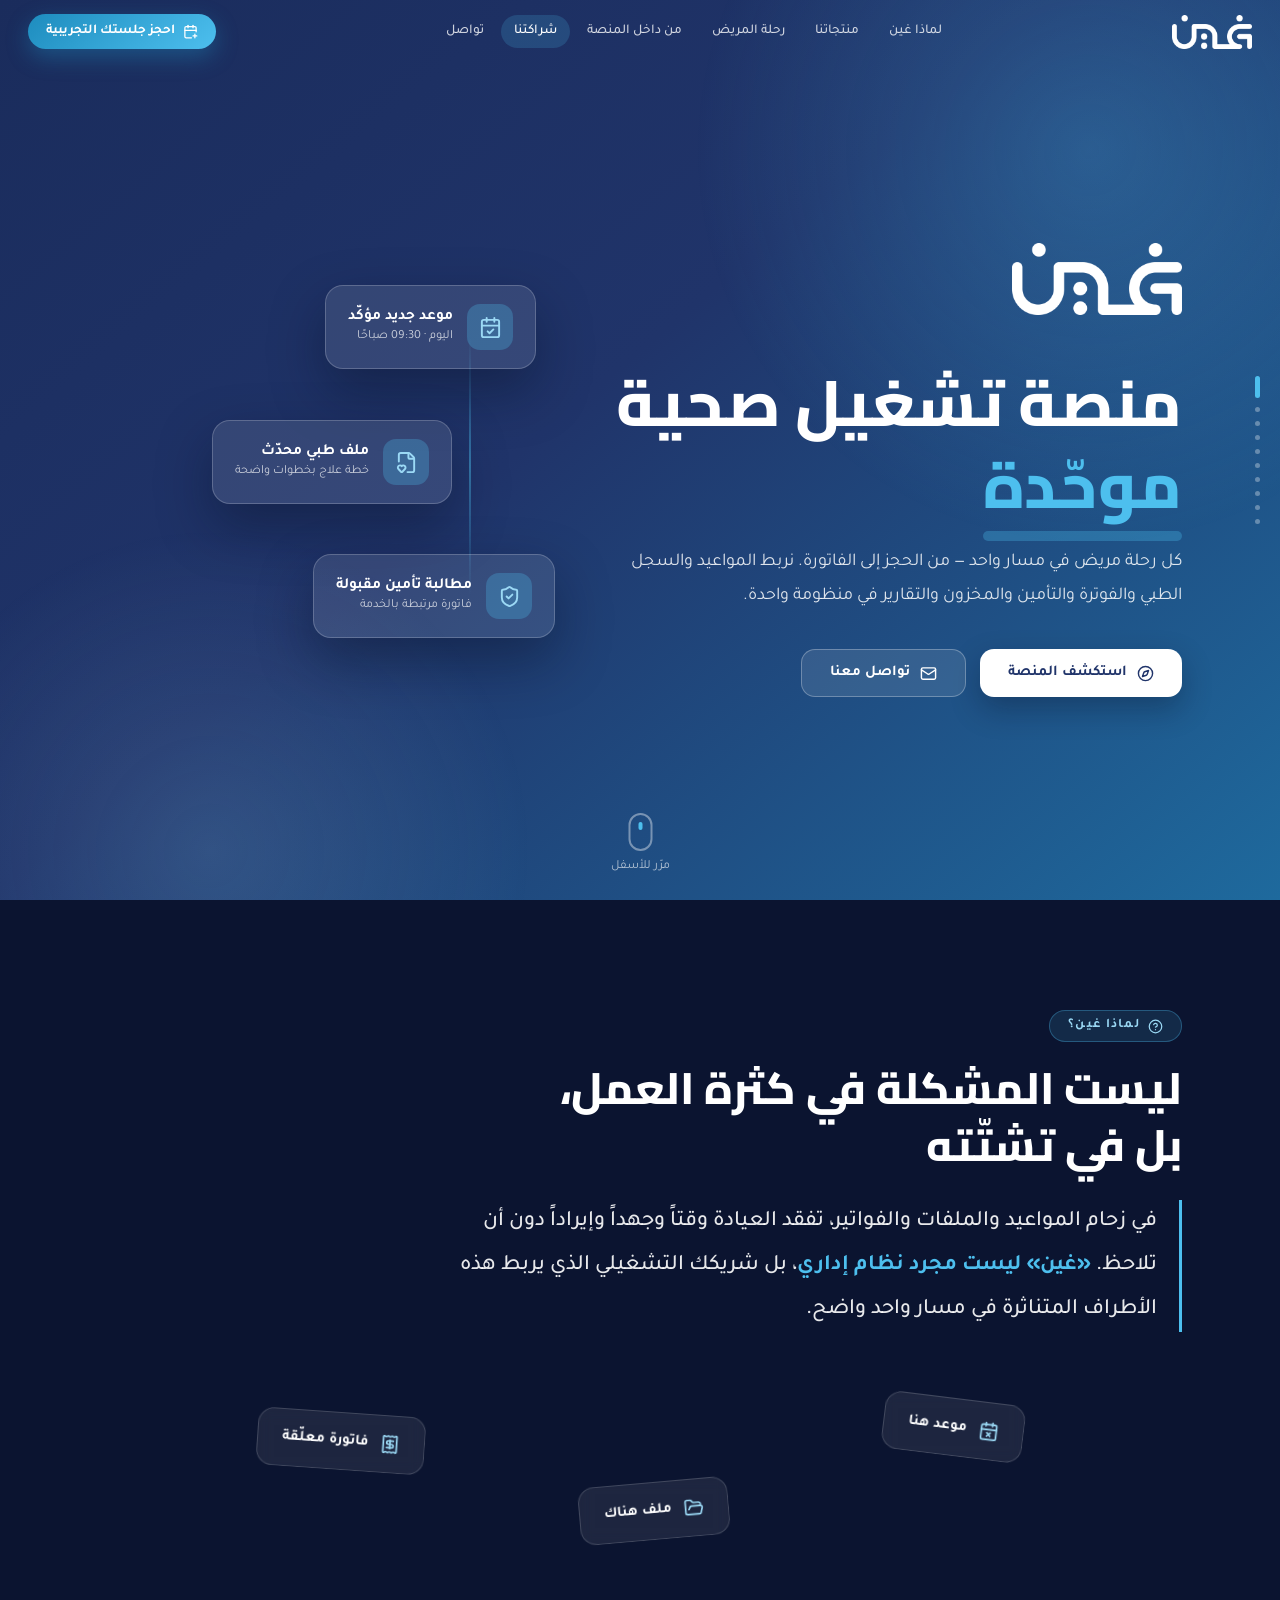
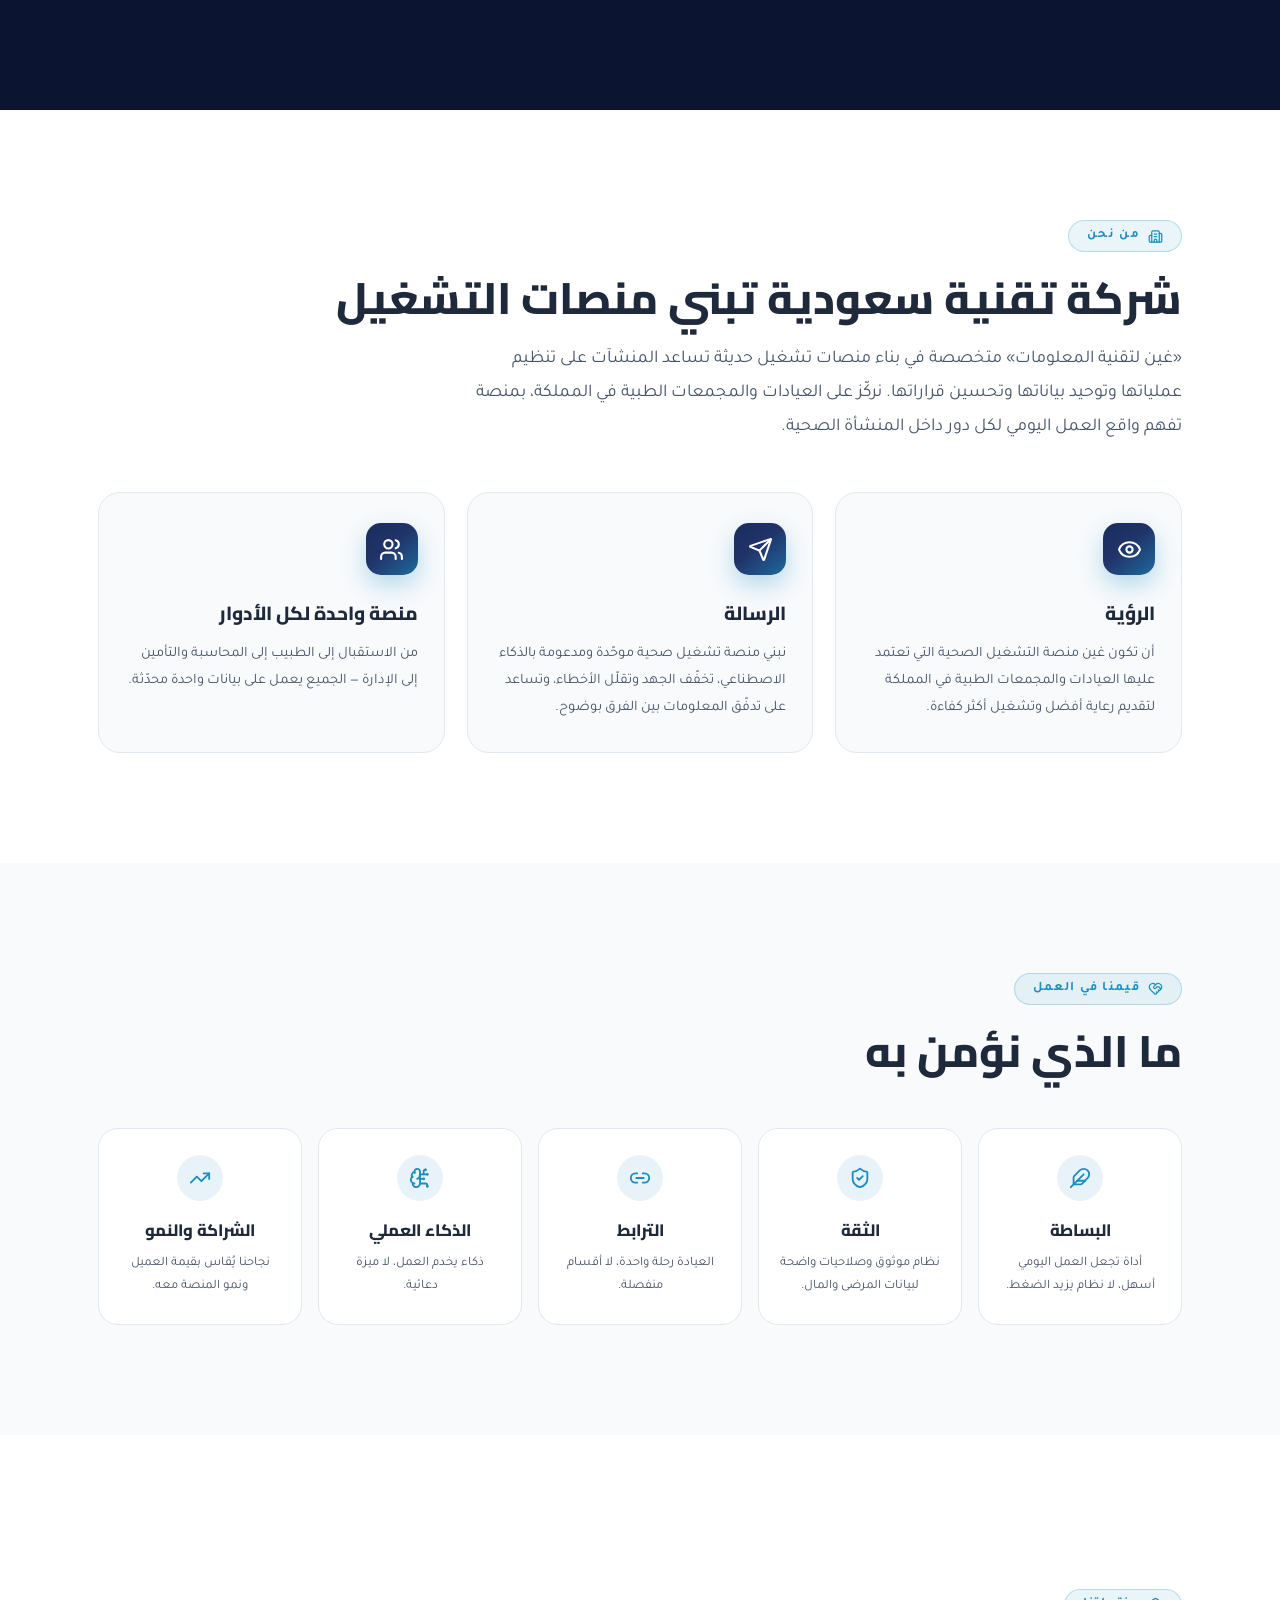
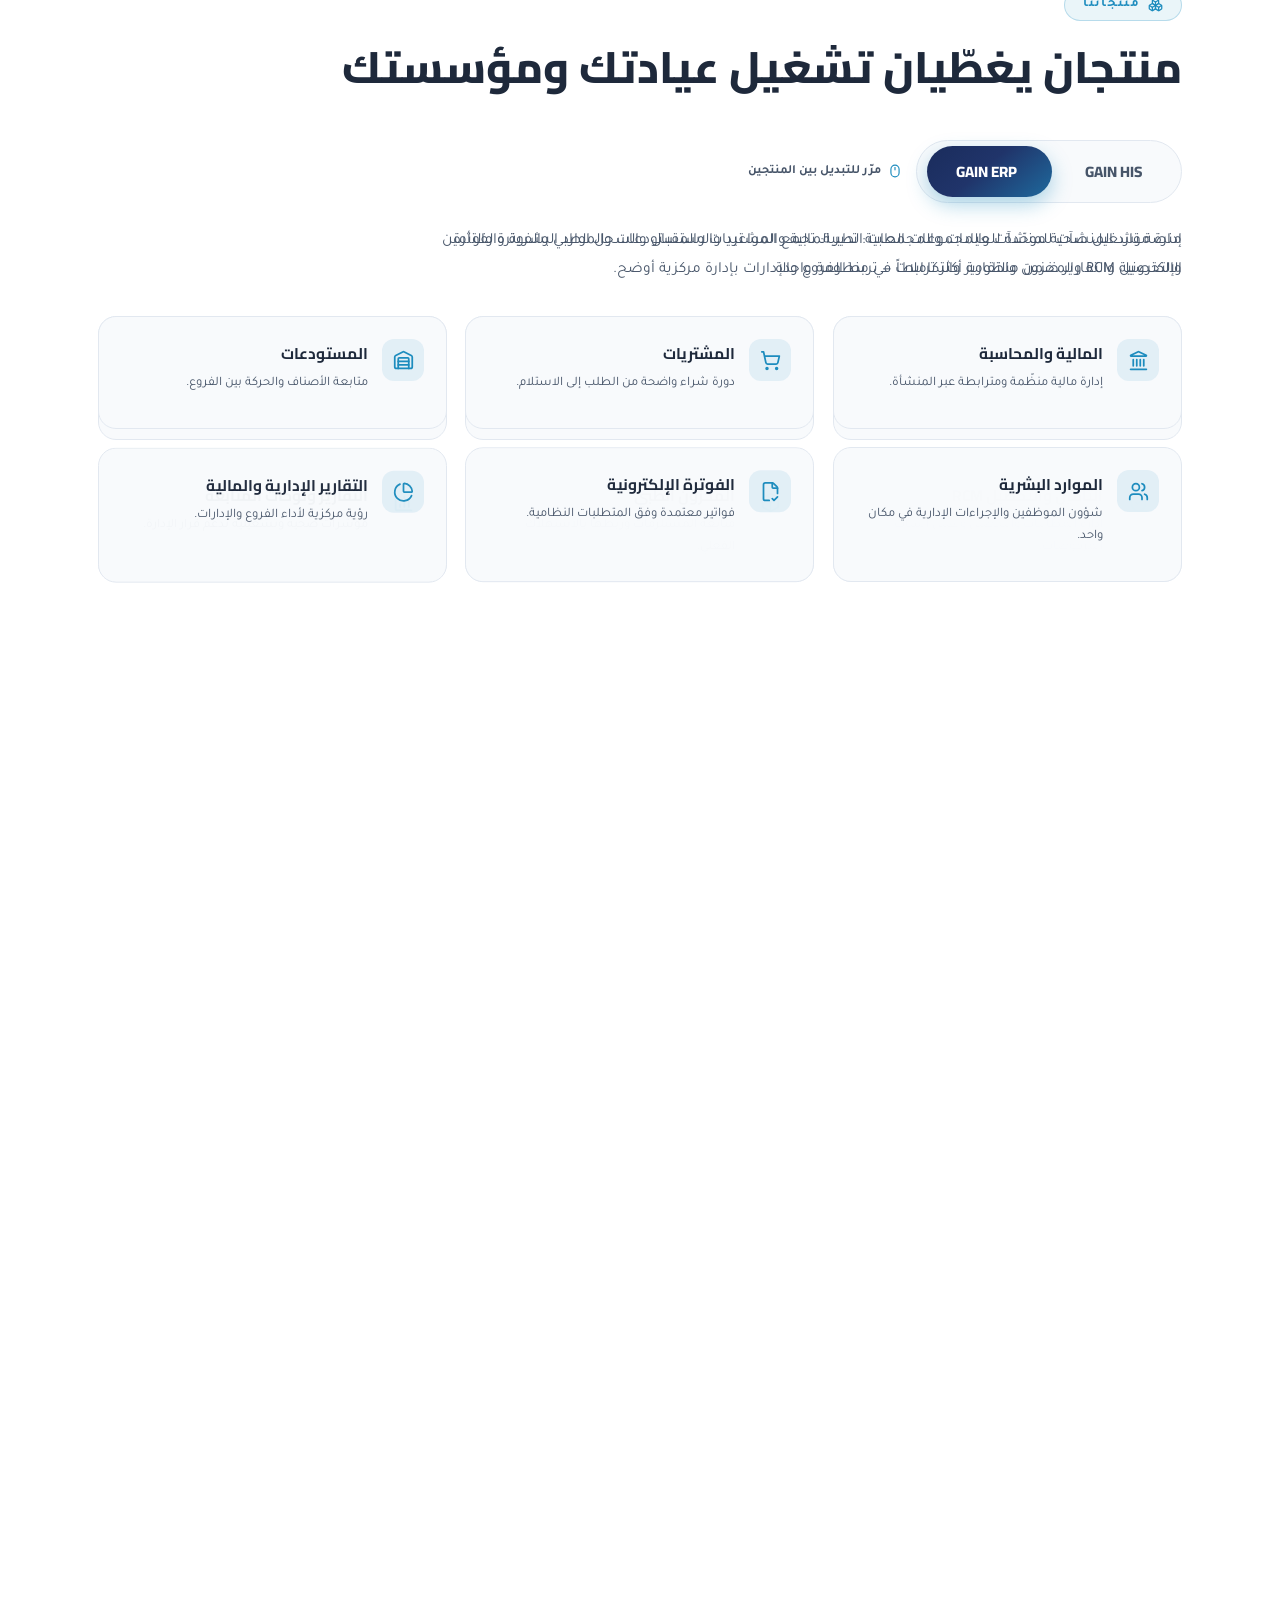
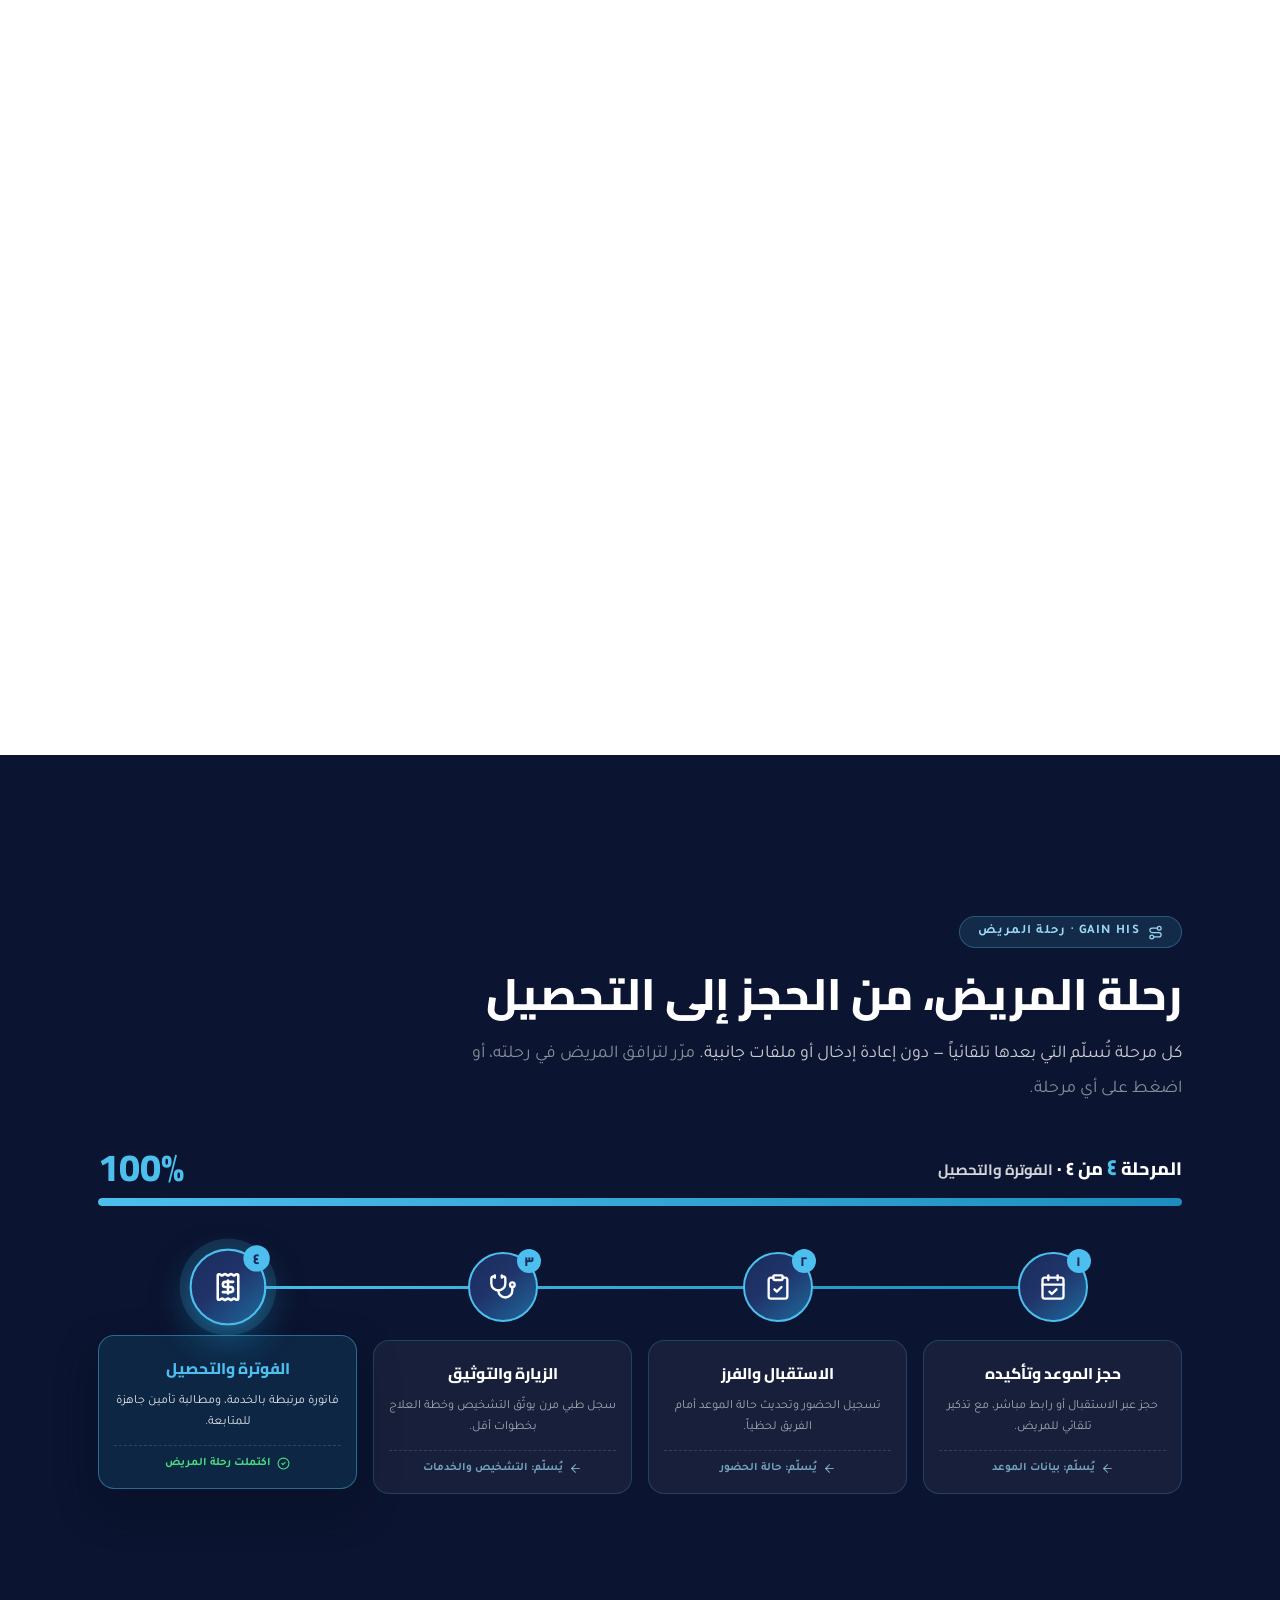
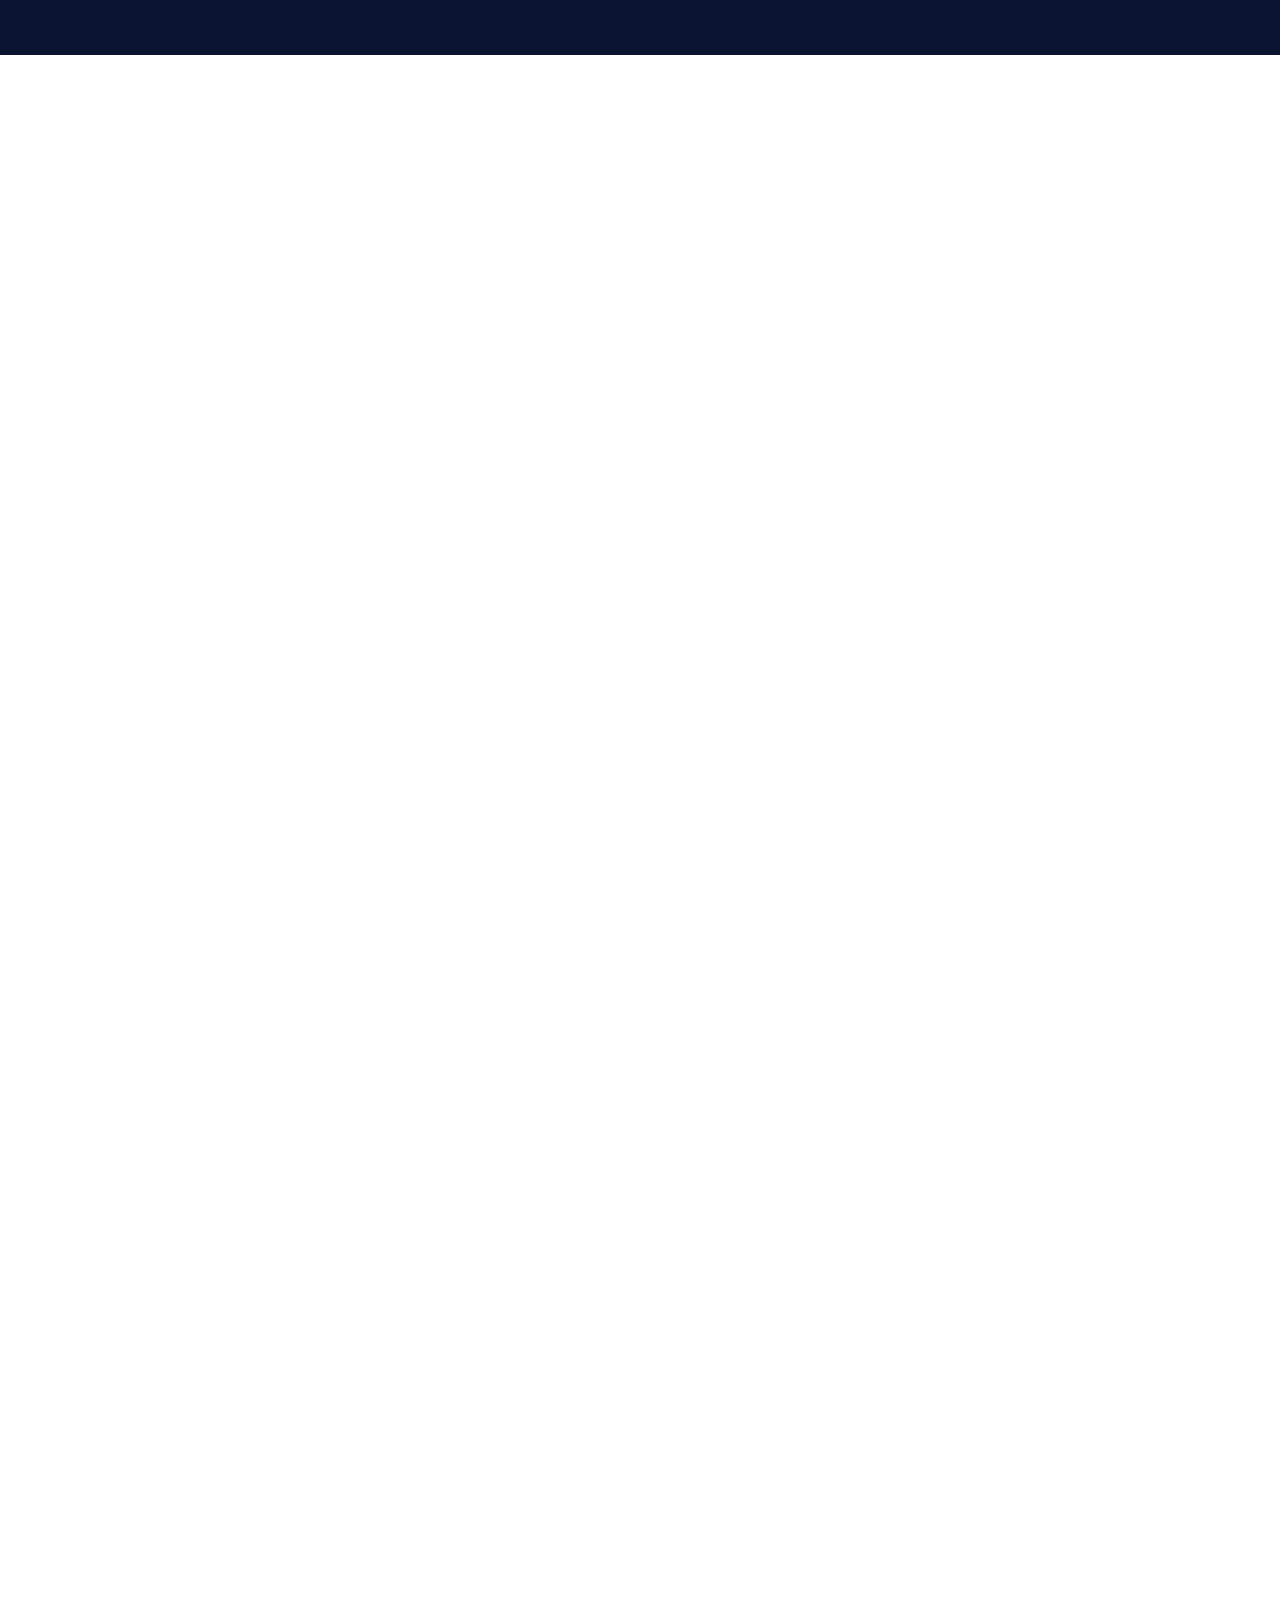
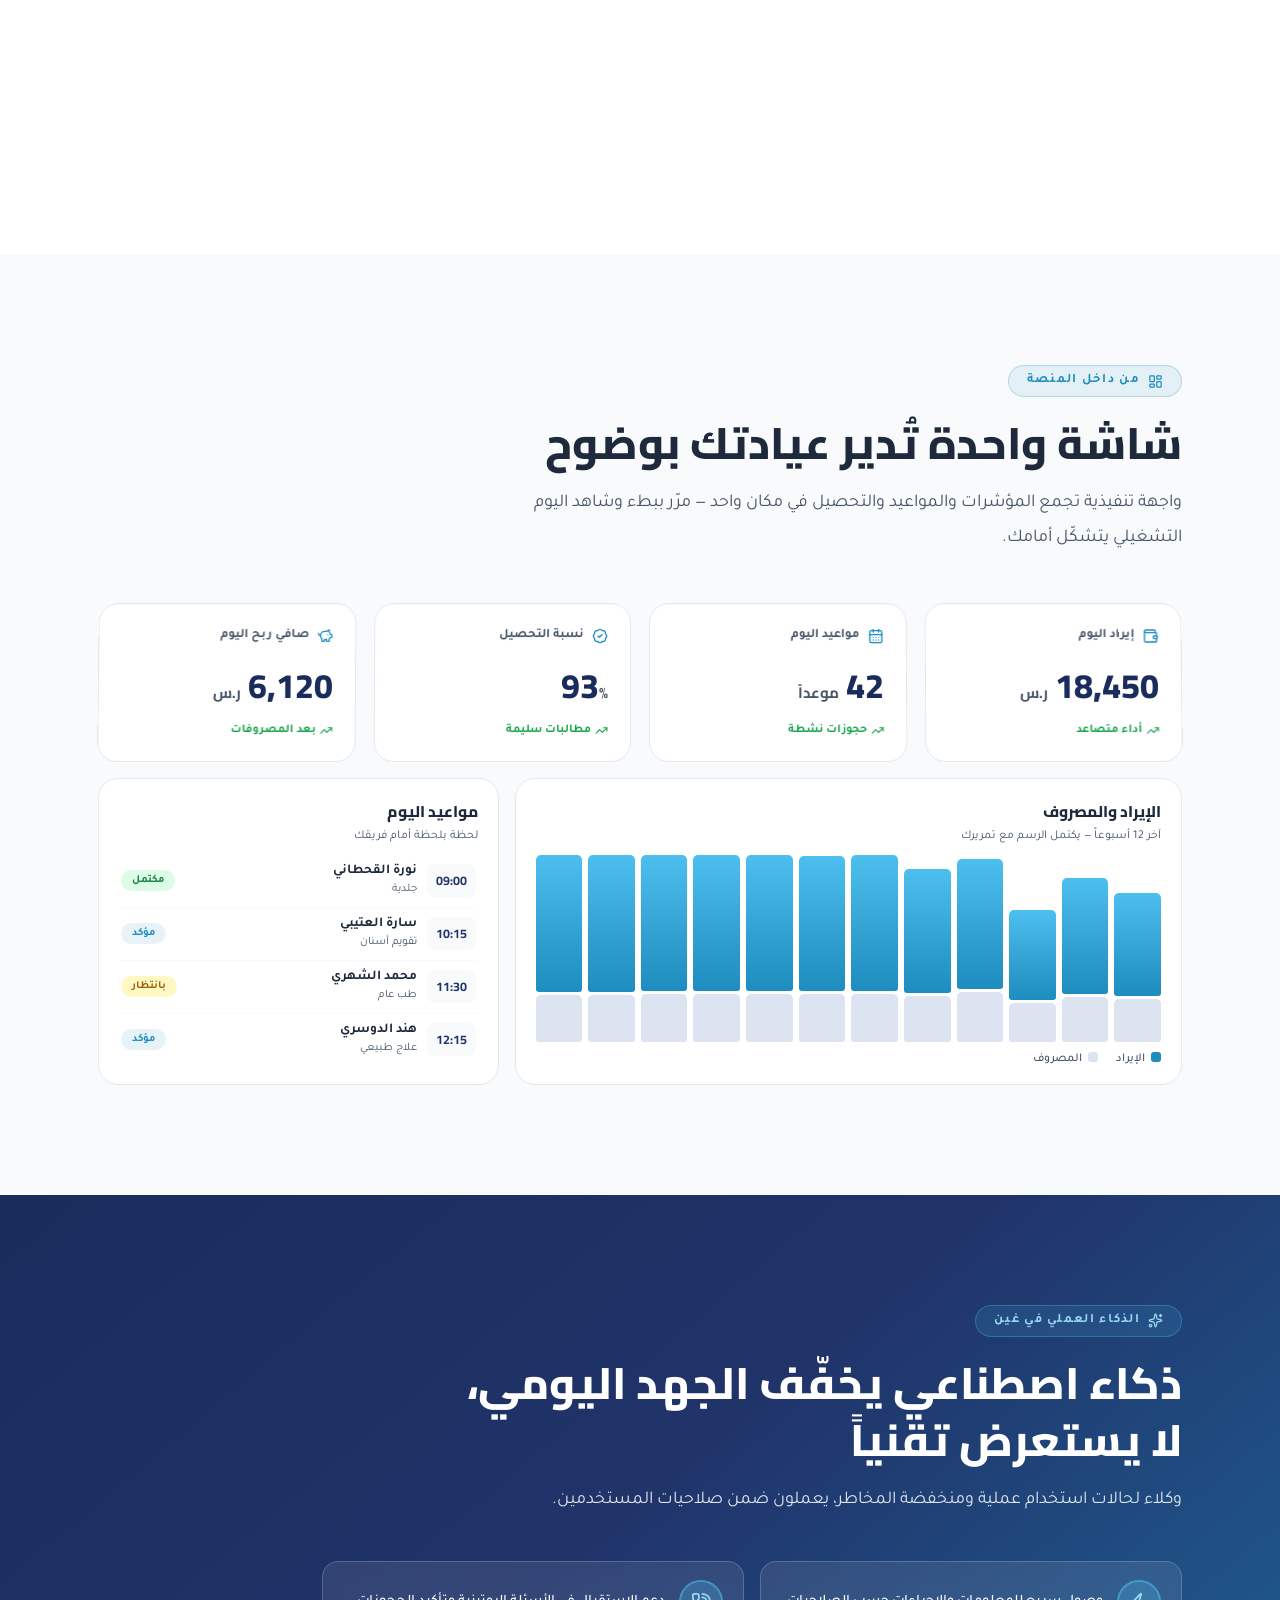
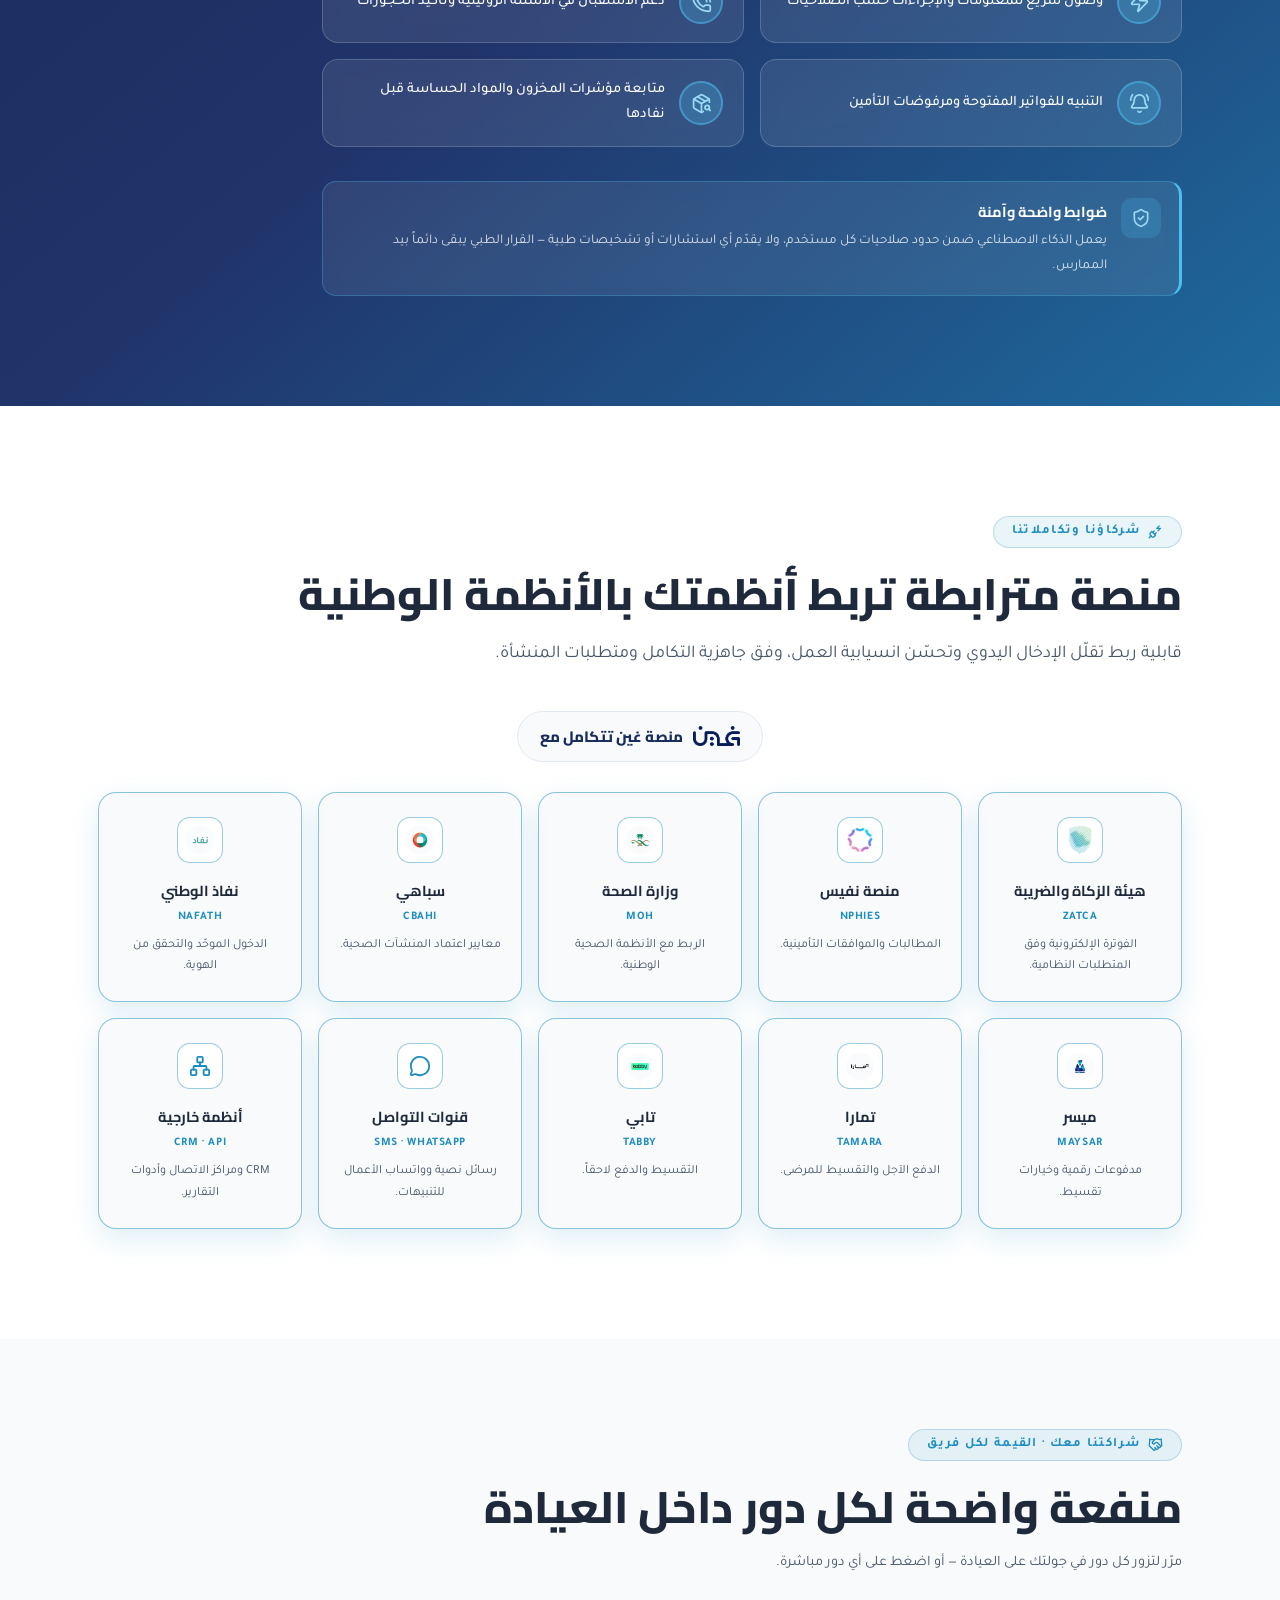
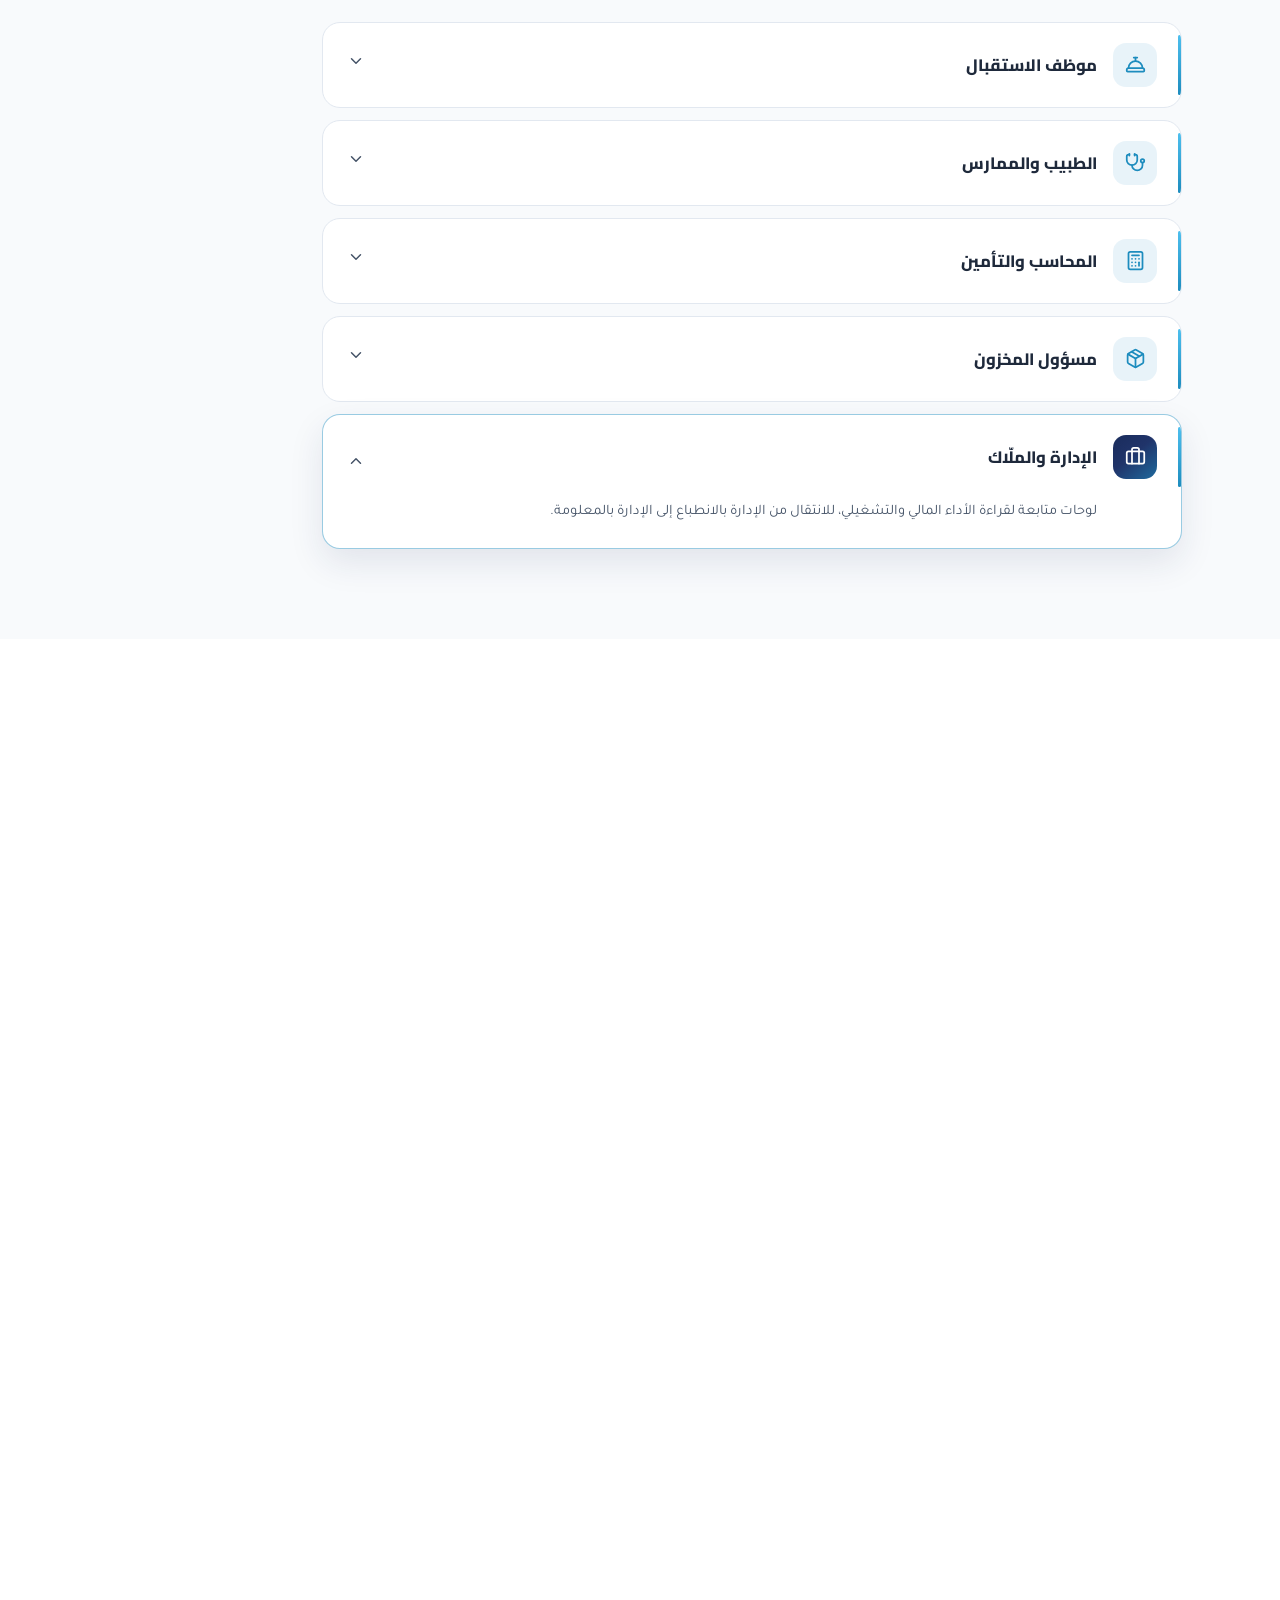
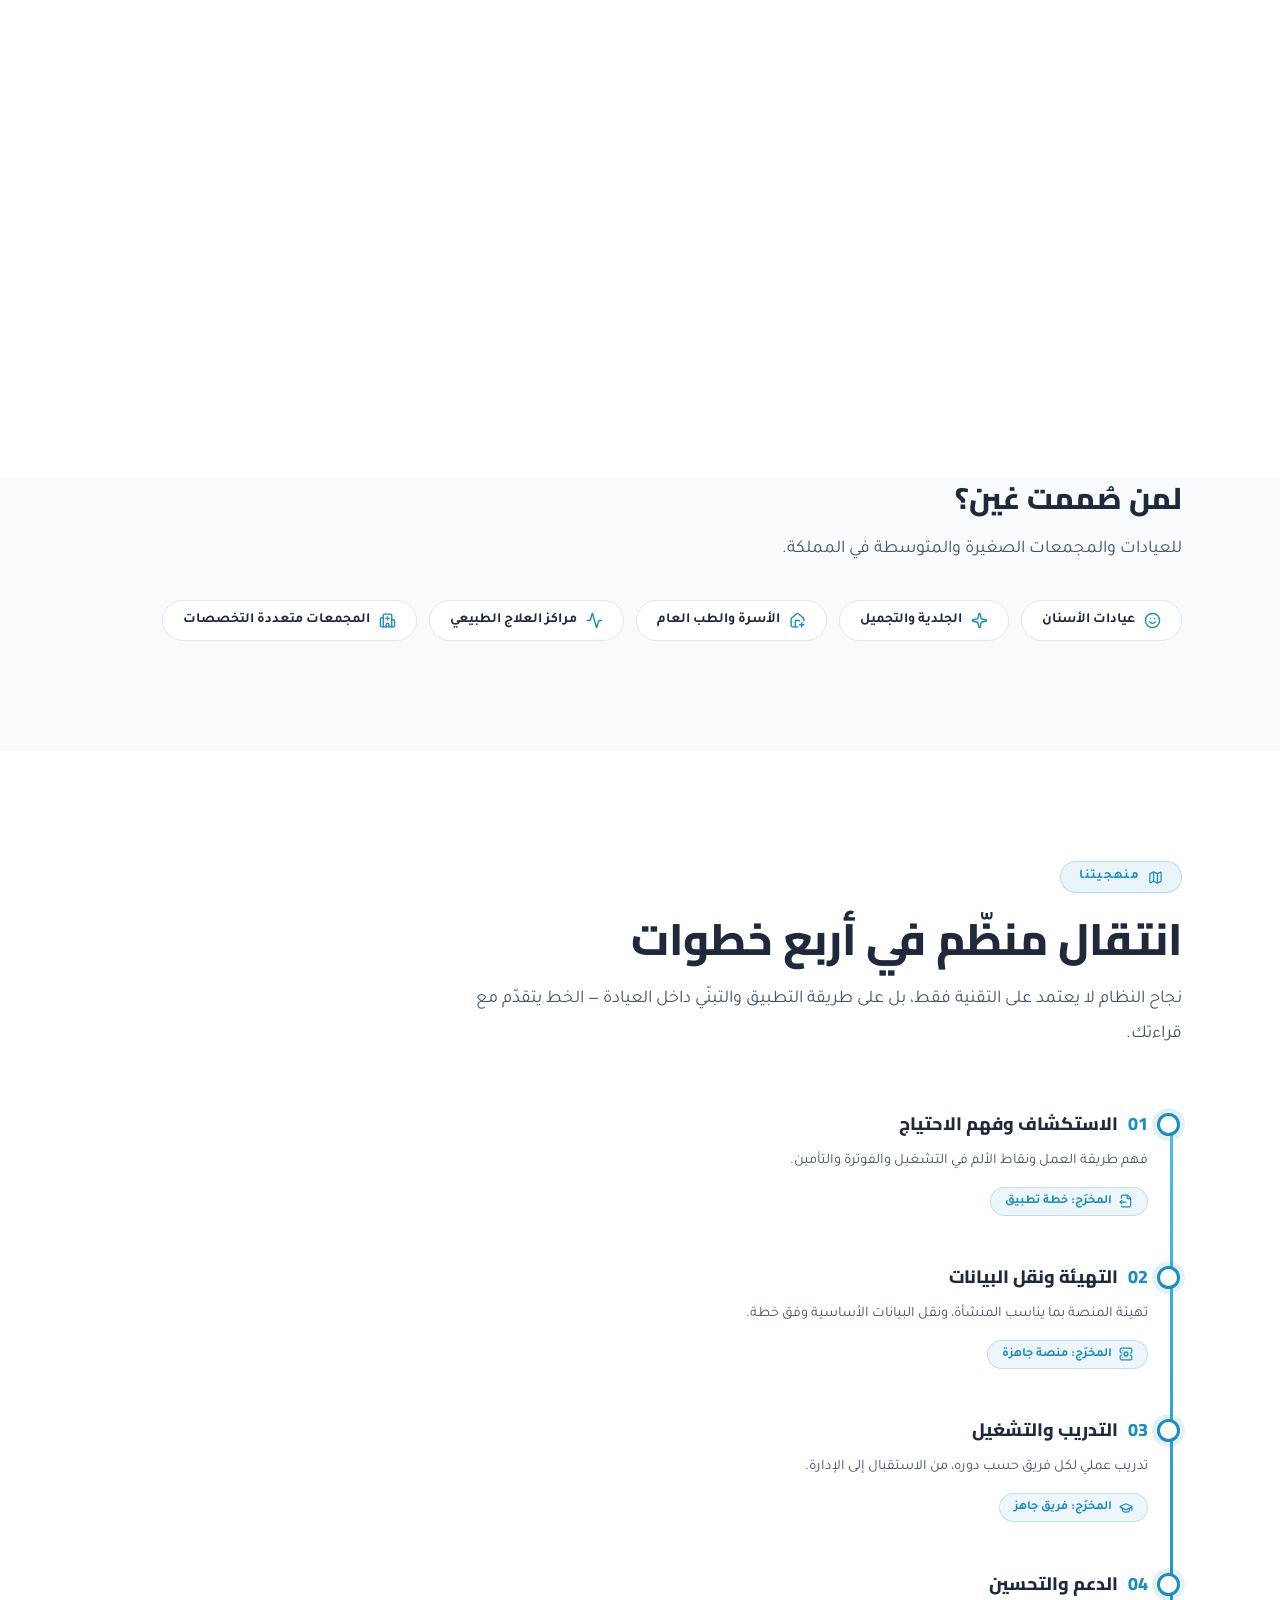
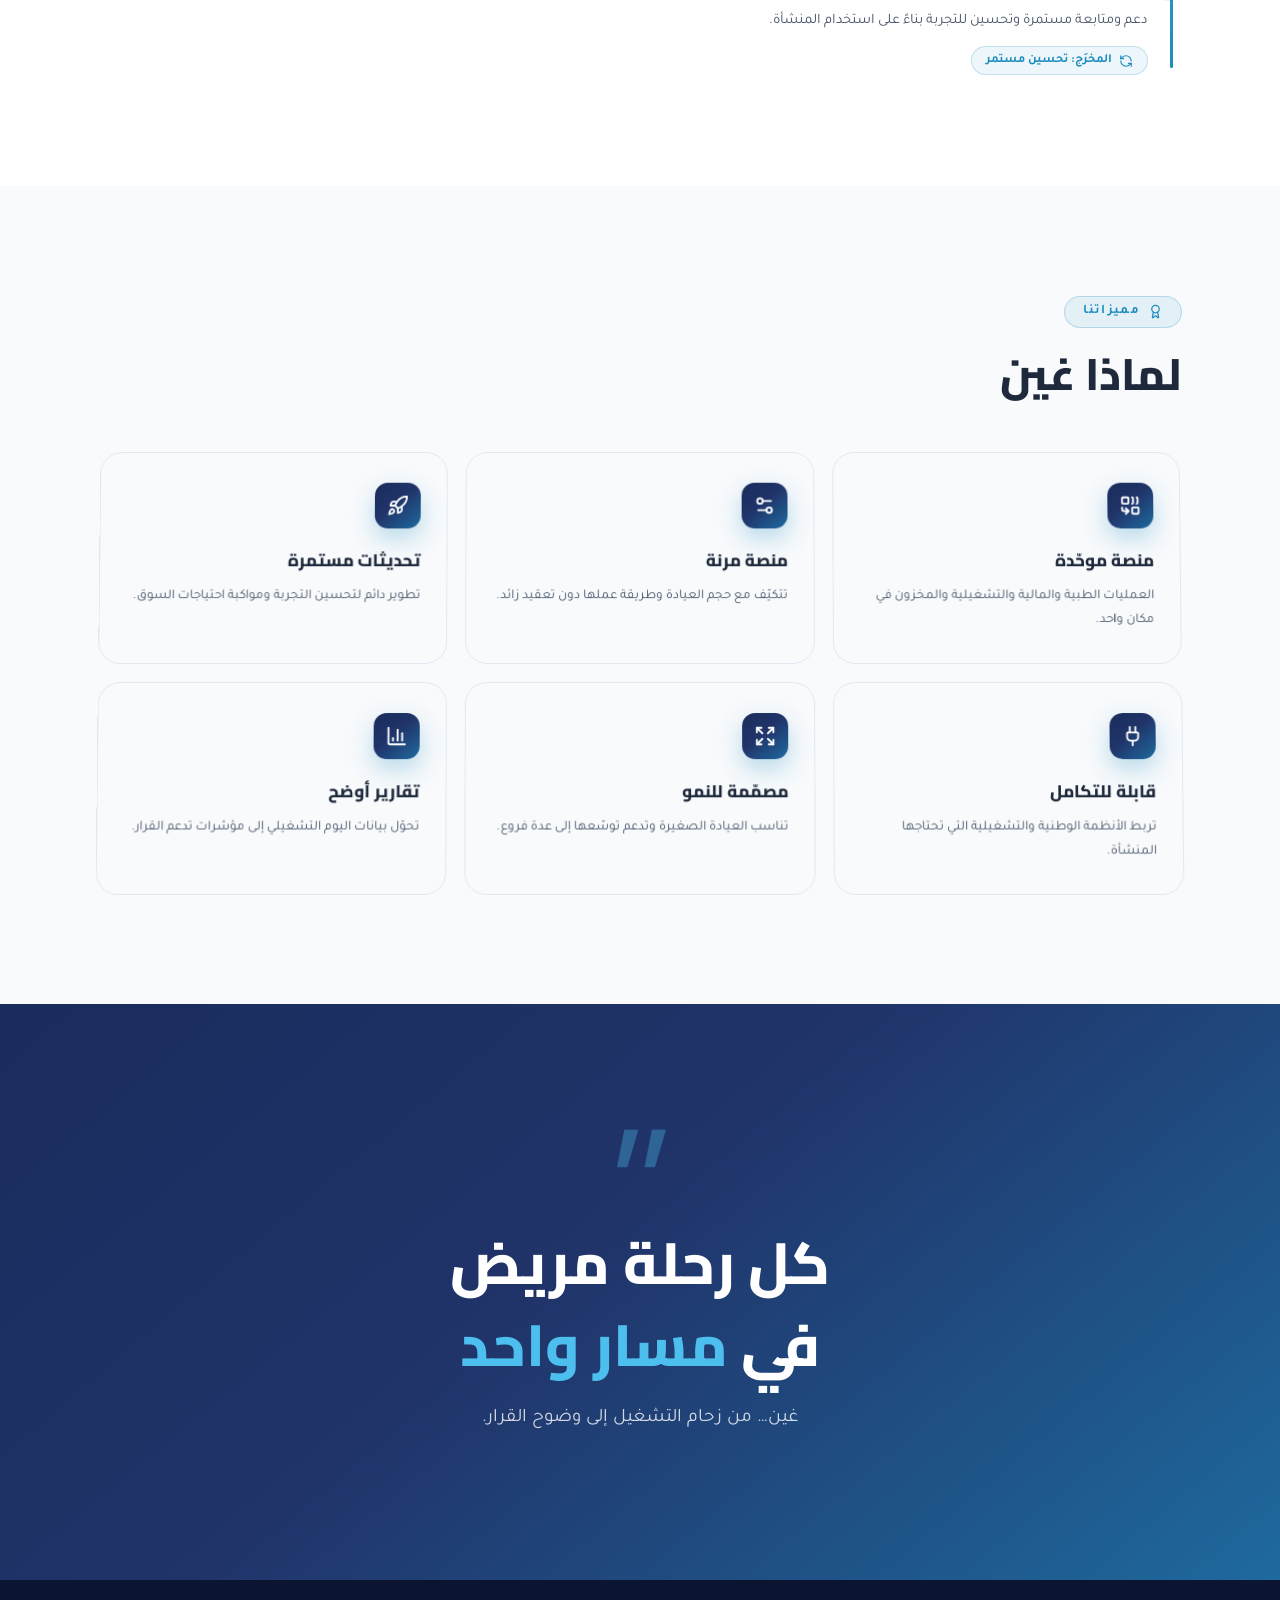
==== commit d99c6a73: "Unify integrations into one logo grid; add hidden interactive e-contract - Integrations: merge categ" ====
--- a/index.html
+++ b/index.html
@@ -372,13 +372,10 @@
     position: relative; z-index: 2;
   }
   .ihub img { height: 20px; width: auto; }
-  .ihub-row { text-align: center; margin-top: 40px; }
-  .iwires { position: absolute; inset: 0; width: 100%; height: 100%; pointer-events: none; z-index: 1; display: none; }
-  @media (min-width: 1001px) { .iwires { display: block; } }
-  .iwires path { fill: none; stroke: var(--sky-light); stroke-width: 2; opacity: .55; }
-  .igrid { display: grid; grid-template-columns: repeat(5, 1fr); gap: 16px; margin-top: 72px; position: relative; z-index: 2; }
-  @media (max-width: 1000px) { .igrid { grid-template-columns: repeat(2, 1fr); margin-top: 44px; } }
-  @media (max-width: 560px) { .igrid { grid-template-columns: 1fr; } }
+  .ihub-row { text-align: center; margin-top: 40px; margin-bottom: 8px; }
+  .igrid { display: grid; grid-template-columns: repeat(5, 1fr); gap: 16px; margin-top: 30px; position: relative; z-index: 2; }
+  @media (max-width: 1000px) { .igrid { grid-template-columns: repeat(3, 1fr); } }
+  @media (max-width: 640px) { .igrid { grid-template-columns: repeat(2, 1fr); } }
   .icard-sm { background: var(--bg-light); border: 1px solid var(--line); border-radius: 18px; padding: 24px 18px; text-align: center; transition: transform .35s, box-shadow .35s, border-color .45s; }
   .icard-sm:hover { transform: translateY(-8px); border-color: rgba(29,140,190,.4); box-shadow: 0 18px 40px rgba(26,44,92,.12); }
   .icard-sm.live { border-color: rgba(29,140,190,.5); box-shadow: 0 10px 28px rgba(29,140,190,.14); }
@@ -730,13 +727,17 @@
   <div class="wrap iwrap" id="iwrap">
     <span class="kicker rv"><i data-lucide="plug-zap" style="width:15px;height:15px"></i> شركاؤنا وتكاملاتنا</span>
     <h2 class="h2 rv" data-d="1">منصة مترابطة تربط أنظمتك بالأنظمة الوطنية</h2>
-    <p class="lead rv" data-d="2">قابلية ربط تقلّل الإدخال اليدوي وتحسّن انسيابية العمل — مرّر وشاهد غين تتصل بكل نظام.</p>
-    <div class="ihub-row rv" data-d="2"><span class="ihub" id="ihub"><img src="assets/gain-logo-navy.webp" alt="غين"> منصة غين</span></div>
-    <svg class="iwires" id="iwires" aria-hidden="true"></svg>
+    <p class="lead rv" data-d="2">قابلية ربط تقلّل الإدخال اليدوي وتحسّن انسيابية العمل، وفق جاهزية التكامل ومتطلبات المنشأة.</p>
+    <div class="ihub-row rv" data-d="2"><span class="ihub" id="ihub"><img src="assets/gain-logo-navy.webp" alt="غين"> منصة غين تتكامل مع</span></div>
     <div class="igrid" id="igrid">
-      <div class="icard-sm rv" data-d="1"><div class="ic"><img src="assets/zatca-logo.png" alt="زاتكا"></div><b>الفوترة الإلكترونية</b><small>ZATCA</small><p>دعم متطلبات الفوترة الإلكترونية النظامية.</p></div>
+      <div class="icard-sm rv" data-d="1"><div class="ic"><img src="assets/zatca-logo.png" alt="هيئة الزكاة والضريبة"></div><b>هيئة الزكاة والضريبة</b><small>ZATCA</small><p>الفوترة الإلكترونية وفق المتطلبات النظامية.</p></div>
       <div class="icard-sm rv" data-d="2"><div class="ic"><img src="assets/nphies-logo.png" alt="نفيس"></div><b>منصة نفيس</b><small>NPHIES</small><p>المطالبات والموافقات التأمينية.</p></div>
-      <div class="icard-sm rv" data-d="3"><div class="ic"><i data-lucide="credit-card"></i></div><b>بوابات الدفع</b><small>PAYMENTS</small><p>روابط ومدفوعات رقمية تسهّل التحصيل.</p></div>
+      <div class="icard-sm rv" data-d="3"><div class="ic"><img src="assets/moh.webp" alt="وزارة الصحة"></div><b>وزارة الصحة</b><small>MOH</small><p>الربط مع الأنظمة الصحية الوطنية.</p></div>
+      <div class="icard-sm rv" data-d="4"><div class="ic"><img src="assets/cbahi.webp" alt="سباهي"></div><b>سباهي</b><small>CBAHI</small><p>معايير اعتماد المنشآت الصحية.</p></div>
+      <div class="icard-sm rv" data-d="5"><div class="ic"><img src="assets/nafath.webp" alt="نفاذ"></div><b>نفاذ الوطني</b><small>NAFATH</small><p>الدخول الموحّد والتحقق من الهوية.</p></div>
+      <div class="icard-sm rv" data-d="1"><div class="ic"><img src="assets/maysar.webp" alt="ميسر"></div><b>ميسر</b><small>MAYSAR</small><p>مدفوعات رقمية وخيارات تقسيط.</p></div>
+      <div class="icard-sm rv" data-d="2"><div class="ic"><img src="assets/tamara.webp" alt="تمارا"></div><b>تمارا</b><small>TAMARA</small><p>الدفع الآجل والتقسيط للمرضى.</p></div>
+      <div class="icard-sm rv" data-d="3"><div class="ic"><img src="assets/tabby.webp" alt="تابي"></div><b>تابي</b><small>TABBY</small><p>التقسيط والدفع لاحقاً.</p></div>
       <div class="icard-sm rv" data-d="4"><div class="ic"><i data-lucide="message-circle"></i></div><b>قنوات التواصل</b><small>SMS · WHATSAPP</small><p>رسائل نصية وواتساب الأعمال للتنبيهات.</p></div>
       <div class="icard-sm rv" data-d="5"><div class="ic"><i data-lucide="network"></i></div><b>أنظمة خارجية</b><small>CRM · API</small><p>CRM ومراكز الاتصال وأدوات التقارير.</p></div>
     </div>
@@ -1213,44 +1214,17 @@
   if (REDUCED) counts.forEach(c => c.textContent = fmt(+c.dataset.to));
 
   /* ==================================================================
-     Integrations: wires draw from the hub to each system
+     Integrations: ignite each partner card as it scrolls into view
      ================================================================== */
-  const iwrap = document.getElementById('iwrap');
-  const iwires = document.getElementById('iwires');
-  const ihub = document.getElementById('ihub');
   const icards = [...document.querySelectorAll('#igrid .icard-sm')];
   register({
     el: document.getElementById('integrations'),
-    paths: [],
-    measure() {
-      this.paths = [];
-      iwires.innerHTML = '';
-      if (REDUCED || innerWidth < 1001) return;
-      const wr = iwrap.getBoundingClientRect();
-      iwires.setAttribute('viewBox', `0 0 ${Math.round(wr.width)} ${Math.round(wr.height)}`);
-      iwires.setAttribute('preserveAspectRatio', 'none');
-      const hr = ihub.getBoundingClientRect();
-      const hx = hr.left + hr.width / 2 - wr.left, hy = hr.bottom - wr.top;
-      icards.forEach(card => {
-        const ic = card.querySelector('.ic').getBoundingClientRect();
-        const cx = ic.left + ic.width / 2 - wr.left, cy = ic.top - wr.top;
-        const path = document.createElementNS('http://www.w3.org/2000/svg', 'path');
-        path.setAttribute('d', `M ${hx.toFixed(1)} ${hy.toFixed(1)} C ${hx.toFixed(1)} ${(hy + 46).toFixed(1)}, ${cx.toFixed(1)} ${(cy - 52).toFixed(1)}, ${cx.toFixed(1)} ${cy.toFixed(1)}`);
-        iwires.appendChild(path);
-        const len = path.getTotalLength();
-        path.style.strokeDasharray = len;
-        path.style.strokeDashoffset = len;
-        this.paths.push({ path, len, card, _live: false });
-      });
-    },
     frame() {
-      if (!this.paths.length) return;
+      if (REDUCED) return;
       const p = entryP(this, .95);
-      this.paths.forEach((w, i) => {
-        const sub = seg(p, .15 + i * .08, .55 + i * .08);
-        w.path.style.strokeDashoffset = w.len * (1 - sub);
-        const live = sub >= 1;
-        if (live !== w._live) { w._live = live; w.card.classList.toggle('live', live); }
+      icards.forEach((card, i) => {
+        const live = p >= (i / icards.length) * .75 + .08;
+        if (live !== card._live) { card._live = live; card.classList.toggle('live', live); }
       });
     }
   });
